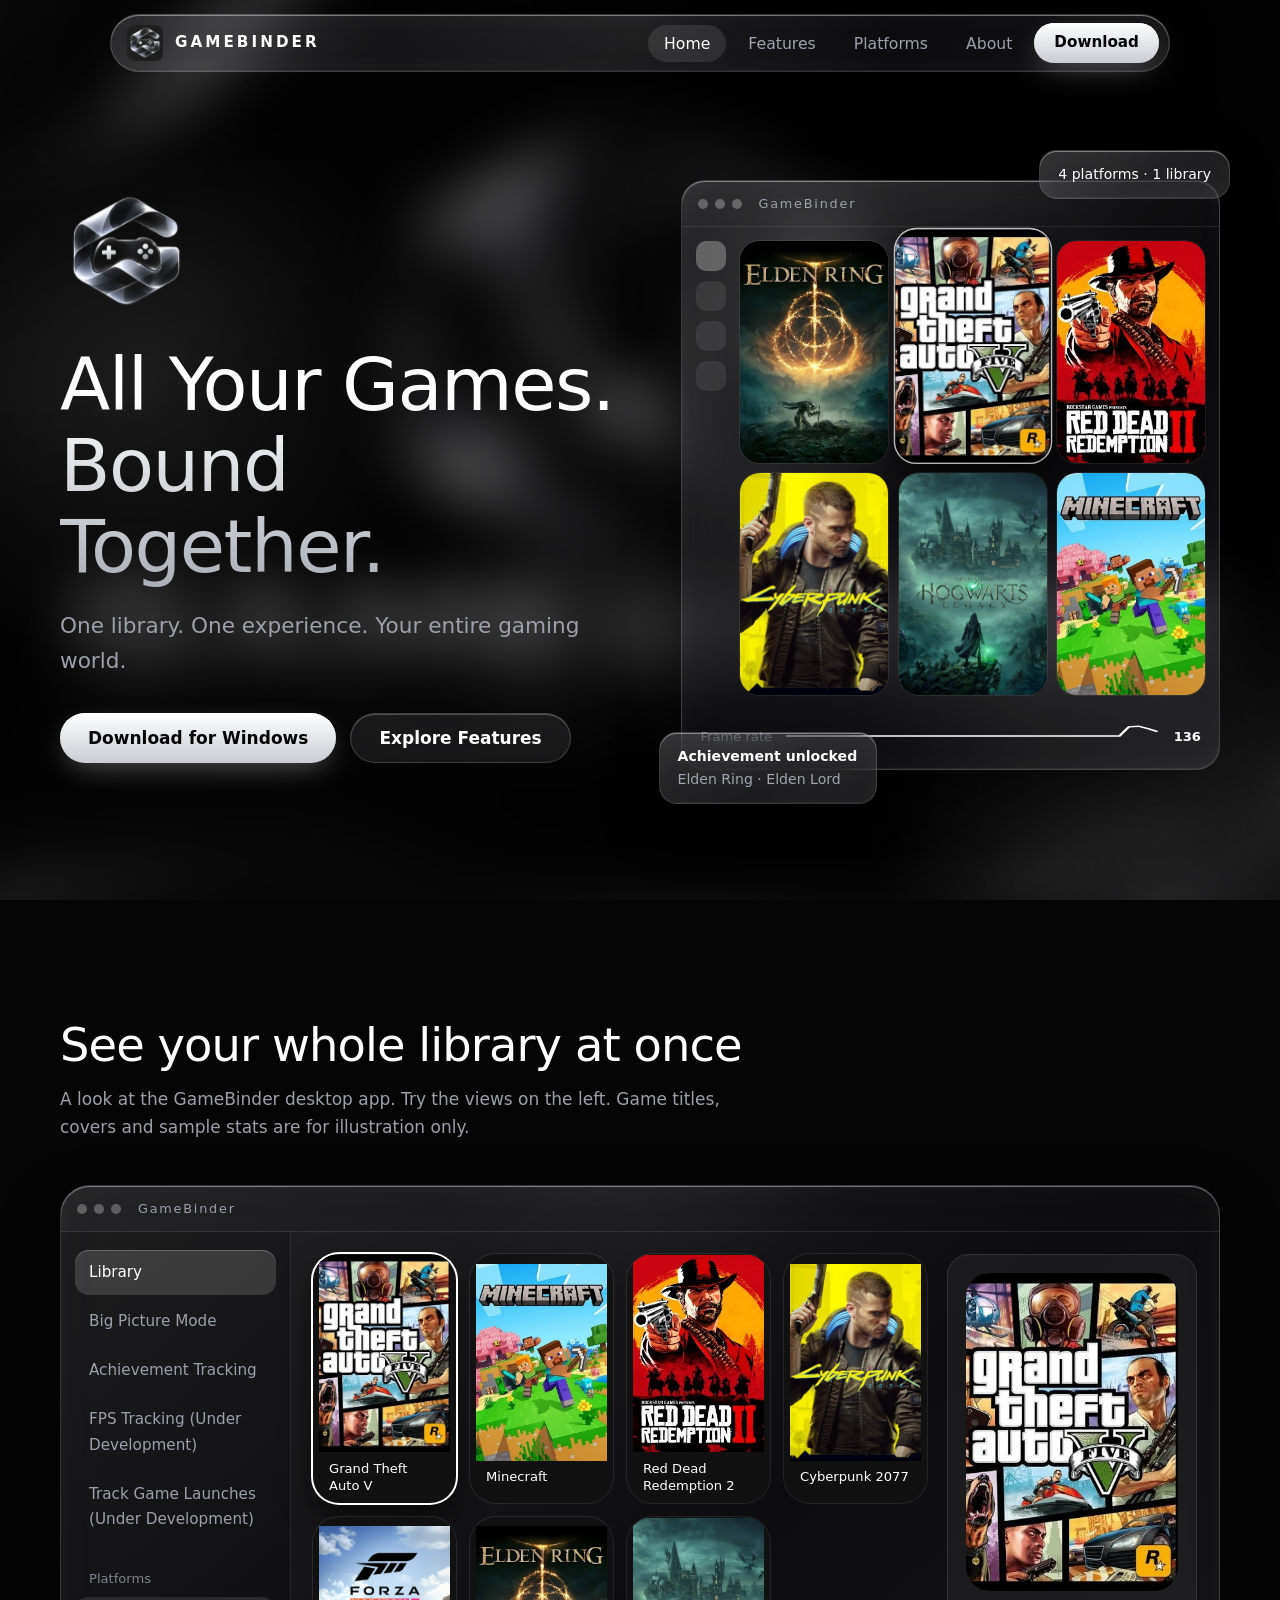
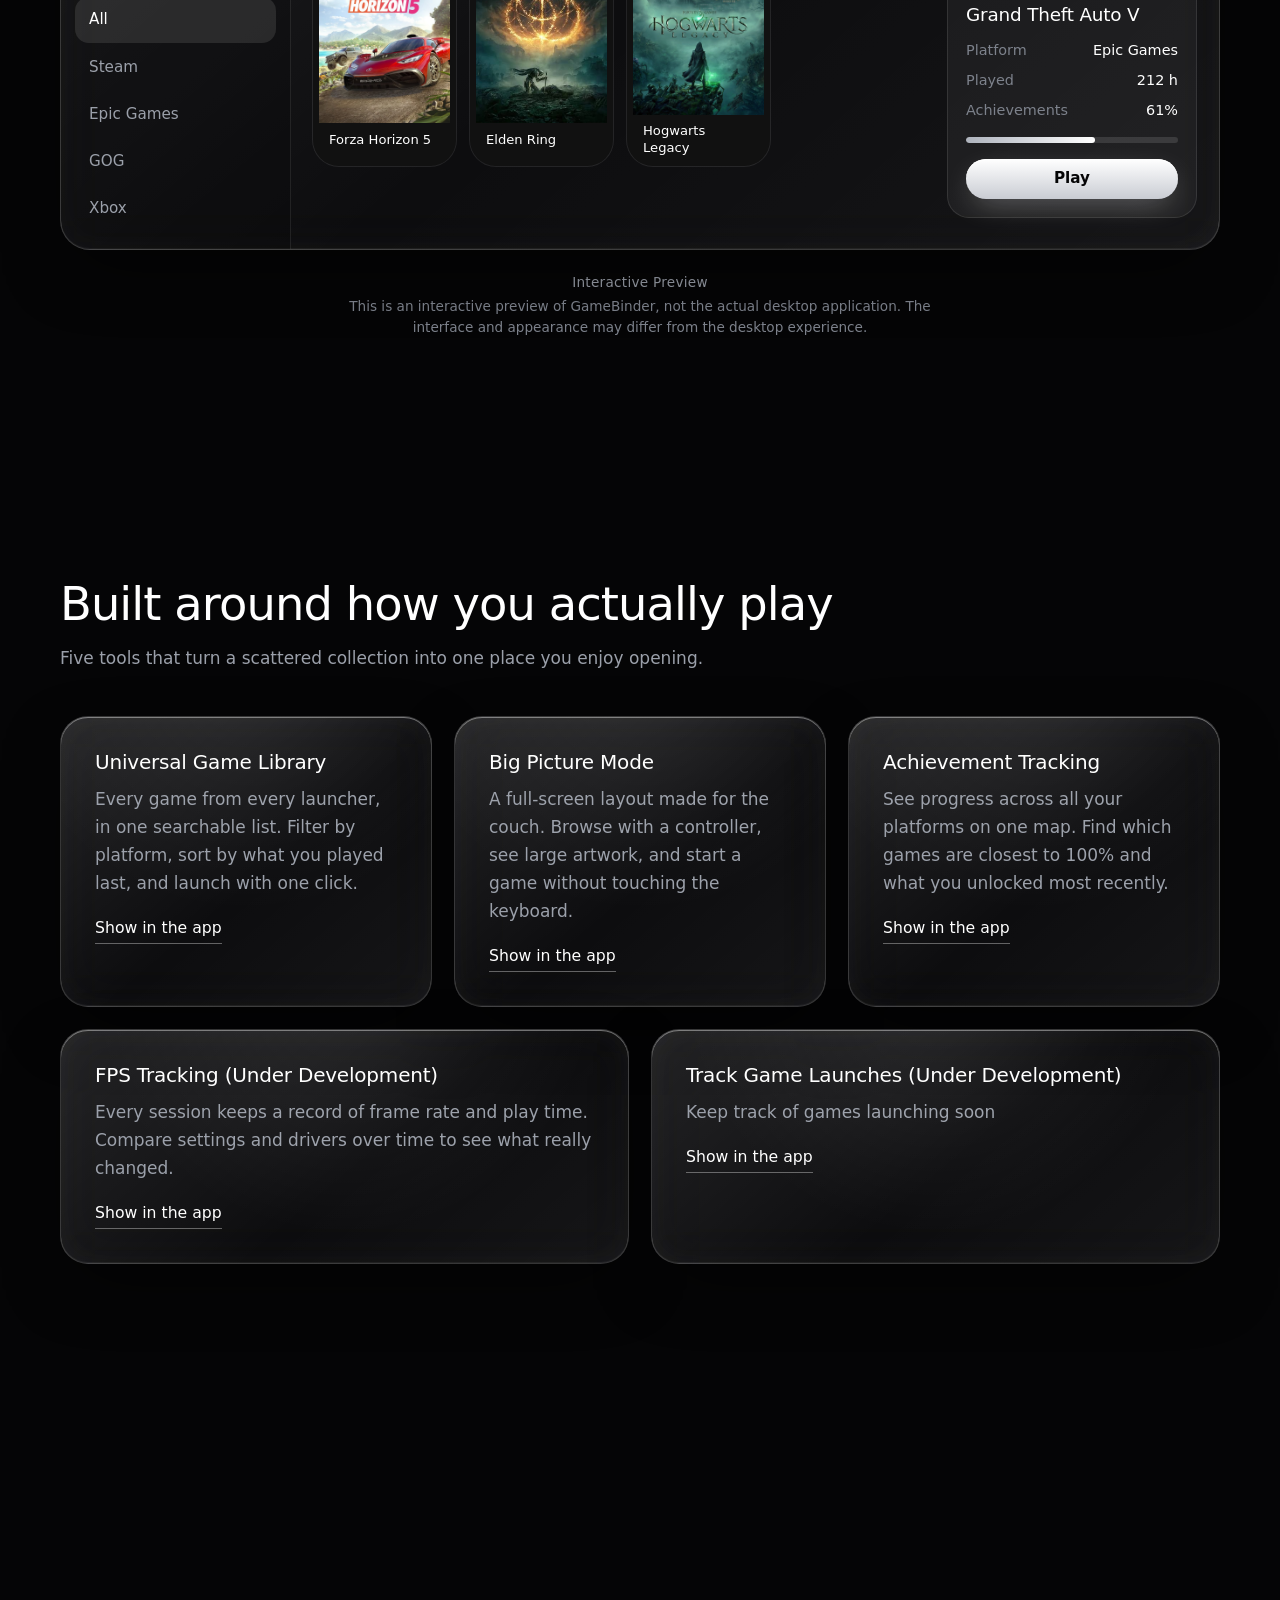
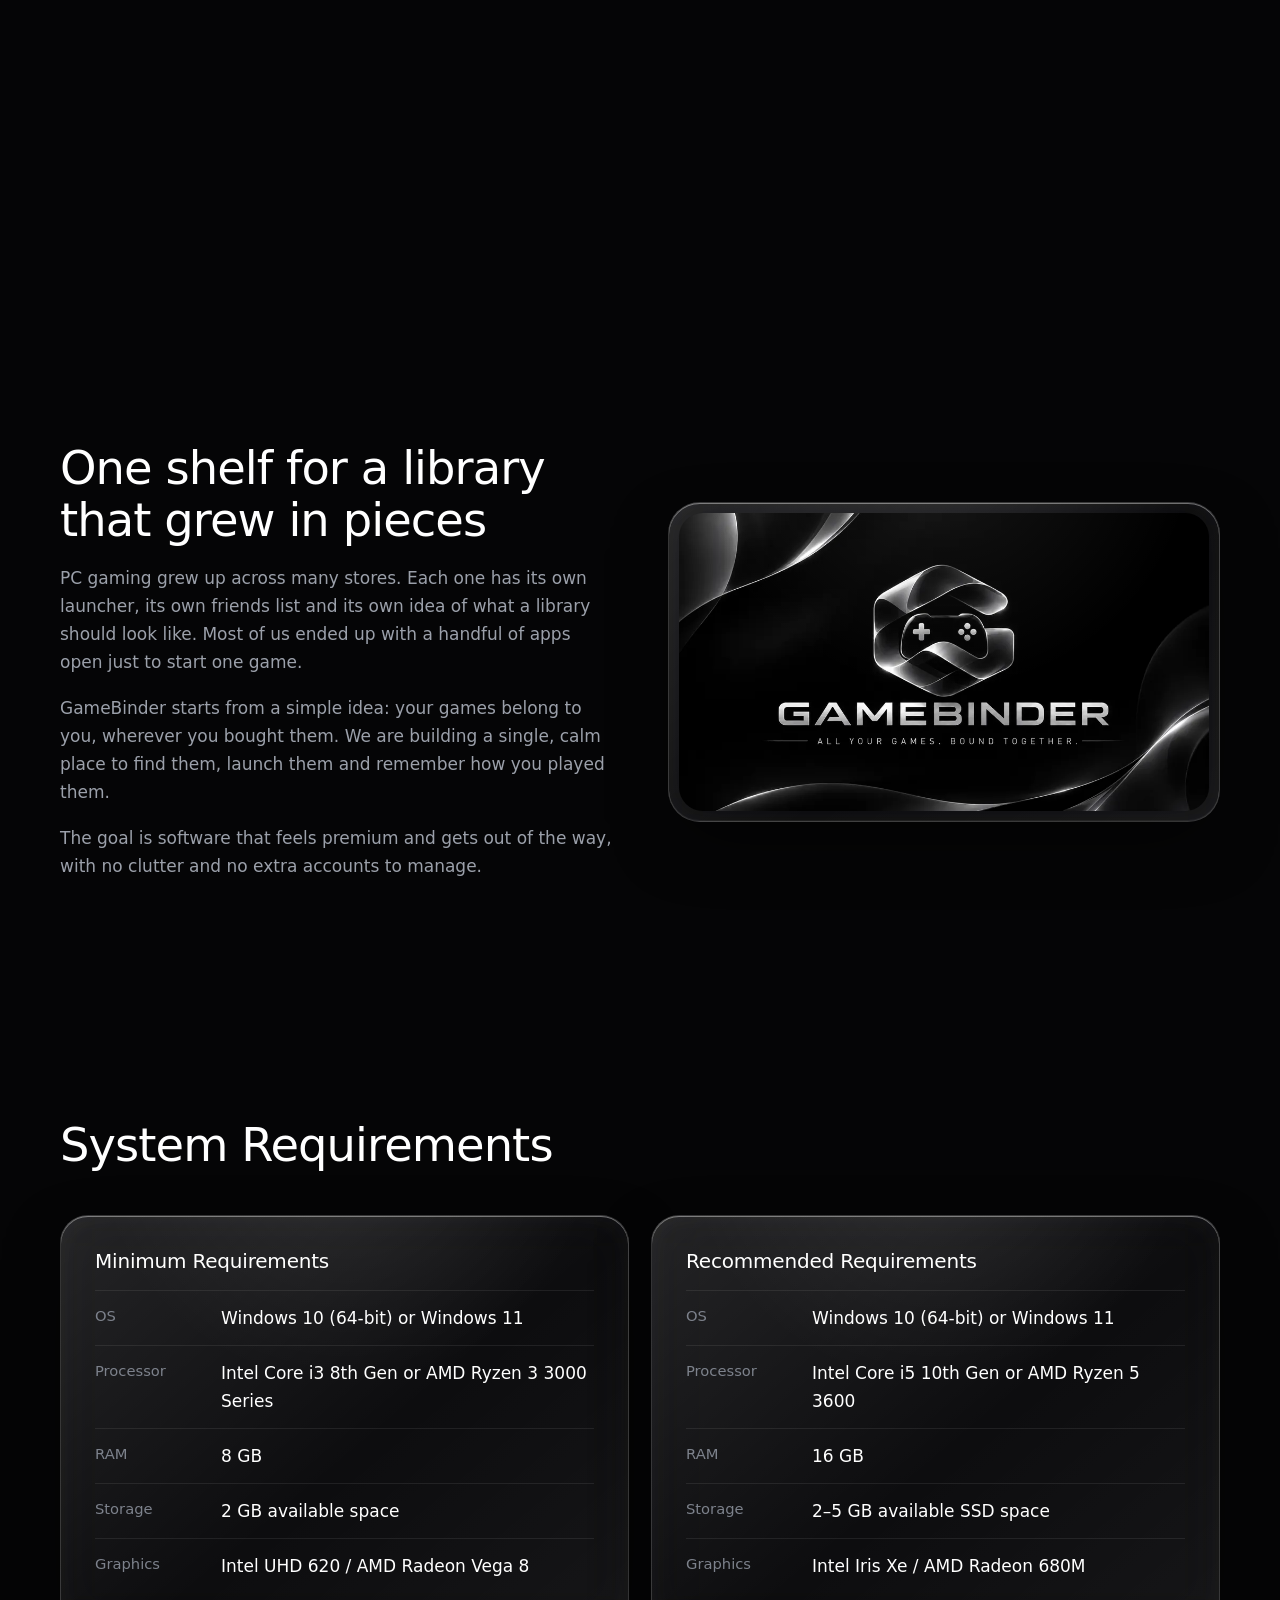
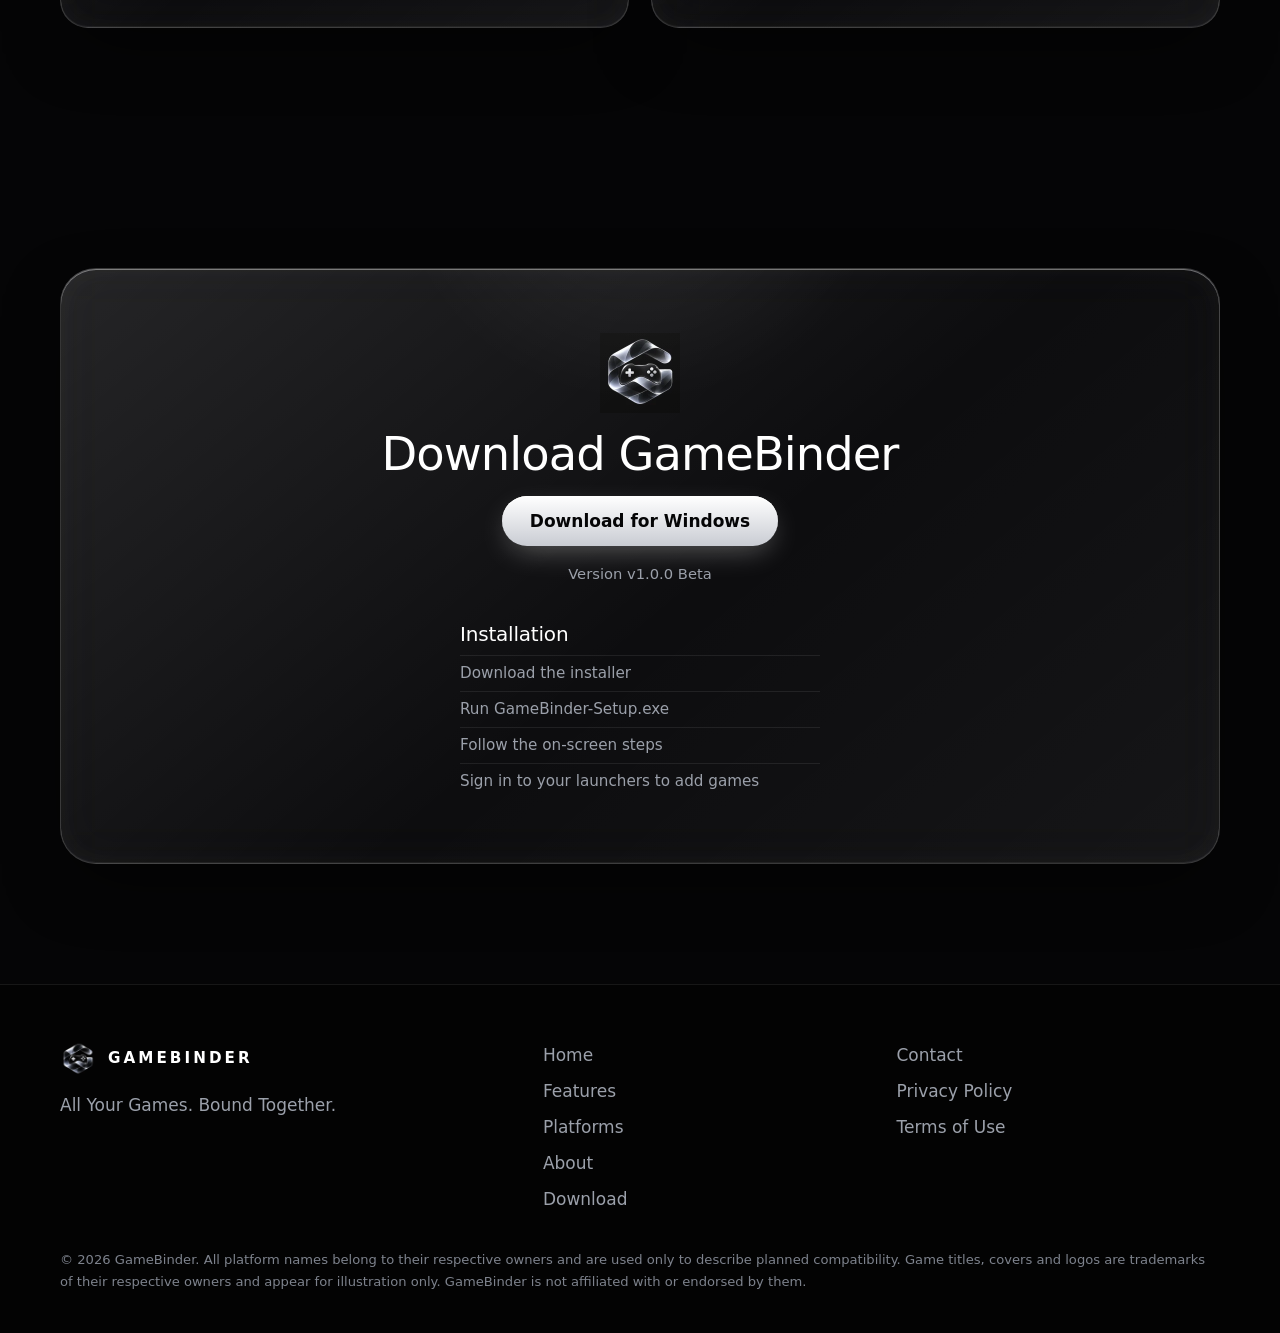
==== index.html @ 638a5f0e "Add files via upload" ====
<!DOCTYPE html>
<html lang="en">
<head>
<meta charset="utf-8">
<meta name="viewport" content="width=device-width, initial-scale=1">
<title>GameBinder – All Your Games. Bound Together.</title>
<meta name="description" content="GameBinder is a universal PC gaming library and launcher that brings your games from Steam, Epic Games, GOG and Xbox / Microsoft Store.">
<meta name="theme-color" content="#050506">
<link rel="canonical" href="https://your-domain.example/">
<link rel="icon" type="image/png" href="assets/img/favicon.png">
<link rel="apple-touch-icon" href="assets/img/apple-touch-icon.png">
<meta property="og:type" content="website">
<meta property="og:title" content="GameBinder – All Your Games. Bound Together.">
<meta property="og:description" content="One library. One experience. Your entire gaming world.">
<meta property="og:image" content="https://your-domain.example/assets/img/og-image.jpg">
<meta name="twitter:card" content="summary_large_image">
<script type="application/ld+json">{"@context":"https://schema.org","@type":"SoftwareApplication","name":"GameBinder","applicationCategory":"GameApplication","operatingSystem":"Windows","description":"A universal PC gaming library and launcher."}</script>
<link rel="preload" as="image" href="assets/img/banner.webp">
<link rel="stylesheet" href="css/style.css">
</head>
<body>
<a class="skip" href="#main">Skip to content</a>
<div class="ambient" aria-hidden="true"><i></i><i></i></div>

<header class="nav-wrap">
  <nav class="nav glass" aria-label="Main">
    <a class="brand" href="#home" aria-label="GameBinder home"><img src="assets/img/logo-160.webp" width="36" height="36" alt=""><span>GAMEBINDER</span></a>
    <button class="burger" aria-expanded="false" aria-controls="menu" aria-label="Open menu"><span></span><span></span></button>
    <ul id="menu" class="menu">
      <li><a href="#home">Home</a></li>
      <li><a href="#features">Features</a></li>
      <li><a href="#platforms">Platforms</a></li>
      <li><a href="#about">About</a></li>
      <li><a class="btn btn-sm" href="#download">Download</a></li>
    </ul>
  </nav>
</header>

<main id="main">
<section id="home" class="hero">
  <div class="hero-bg" aria-hidden="true"></div>
  <div class="wrap hero-grid">
    <div class="hero-copy">
      <img class="hero-logo" src="assets/img/logo-640.webp" width="132" height="132" alt="GameBinder logo">
      <h1>All Your Games. Bound Together.</h1>
      <p class="lead">One library. One experience. Your entire gaming world.</p>
      <div class="cta">
        <a class="btn" href="#download" data-download>Download for Windows</a>
        <a class="btn btn-ghost" href="#features">Explore Features</a>
      </div>
    </div>
    <div class="hero-preview" aria-label="Animated preview of the GameBinder app">
      <div class="float f1 glass mini-toast"><b>Achievement unlocked</b><span>Elden Ring · Elden Lord</span></div>
      <div class="glass mini-win">
        <div class="dots"><i></i><i></i><i></i><em>GameBinder</em></div>
        <div class="mini-body">
          <div class="mini-side"><i class="on"></i><i></i><i></i><i></i></div>
          <div class="mini-grid" id="miniGrid"></div>
        </div>
        <div class="mini-fps"><span>Frame rate</span><svg viewBox="0 0 200 40" preserveAspectRatio="none"><path id="fpsLive" d="" fill="none" stroke="currentColor" stroke-width="1.6"/></svg><b id="fpsNum">144</b></div>
      </div>
      <div class="float f2 glass mini-chip">4 platforms · 1 library</div>
    </div>
  </div>
</section>

<section class="wrap showcase" id="showcase" aria-labelledby="sc-h">
  <div class="sec-head reveal"><h2 id="sc-h">See your whole library at once</h2><p>A look at the GameBinder desktop app. Try the views on the left. Game titles, covers and sample stats are for illustration only.</p></div>
  <div class="app glass reveal" id="app">
    <div class="dots"><i></i><i></i><i></i><em>GameBinder</em></div>
    <div class="app-body">
      <aside class="side" aria-label="App sidebar">
        <div class="views" role="tablist" aria-label="App views">
          <button role="tab" data-view="library" aria-selected="true">Library</button>
          <button role="tab" data-view="bigpicture" aria-selected="false">Big Picture Mode</button>
          <button role="tab" data-view="atlas" aria-selected="false">Achievement Tracking</button>
          <button role="tab" data-view="journal" aria-selected="false">FPS Tracking (Under Development)</button>
          <button role="tab" data-view="launches" aria-selected="false">Track Game Launches (Under Development)</button>
        </div>
        <p class="side-h">Platforms</p>
        <div class="filters" id="filters"></div>
      </aside>
      <div class="stage">
        <div class="view" data-panel="library">
          <div class="lib-grid" id="libGrid"></div>
          <aside class="details" id="details" aria-live="polite"></aside>
        </div>
        <div class="view" data-panel="bigpicture" hidden>
          <div class="bp" id="bp"></div>
        </div>
        <div class="view" data-panel="atlas" hidden>
          <div class="atlas" id="atlas"></div>
        </div>
        <div class="view" data-panel="journal" hidden>
          <div class="journal" id="journal"></div>
        </div>
        <div class="view" data-panel="launches" hidden>
          <div class="launches" id="launches"></div>
        </div>
      </div>
    </div>
  </div>
  <p class="preview-note reveal"><strong>Interactive Preview</strong>This is an interactive preview of GameBinder, not the actual desktop application. The interface and appearance may differ from the desktop experience.</p>
</section>

<section id="features" class="wrap features" aria-labelledby="f-h">
  <div class="sec-head reveal"><h2 id="f-h">Built around how you actually play</h2><p>Five tools that turn a scattered collection into one place you enjoy opening.</p></div>
  <div class="feat-grid">
    <article class="glass feat reveal"><h3>Universal Game Library</h3><p>Every game from every launcher, in one searchable list. Filter by platform, sort by what you played last, and launch with one click.</p><button class="link" data-goto="library">Show in the app</button></article>
    <article class="glass feat reveal"><h3>Big Picture Mode</h3><p>A full-screen layout made for the couch. Browse with a controller, see large artwork, and start a game without touching the keyboard.</p><button class="link" data-goto="bigpicture">Show in the app</button></article>
    <article class="glass feat reveal"><h3>Achievement Tracking</h3><p>See progress across all your platforms on one map. Find which games are closest to 100% and what you unlocked most recently.</p><button class="link" data-goto="atlas">Show in the app</button></article>
    <article class="glass feat reveal"><h3>FPS Tracking (Under Development)</h3><p>Every session keeps a record of frame rate and play time. Compare settings and drivers over time to see what really changed.</p><button class="link" data-goto="journal">Show in the app</button></article>
    <article class="glass feat reveal"><h3>Track Game Launches (Under Development)</h3><p>Keep track of games launching soon</p><button class="link" data-goto="launches">Show in the app</button></article>
  </div>
</section>

<section id="platforms" class="wrap platforms" aria-labelledby="p-h">
  <div class="sec-head reveal"><h2 id="p-h">Platform integrations</h2><p>GameBinder connects to the launchers you already use.</p></div>
  <ul class="plat-grid">
    <li class="glass reveal"><b data-fb="S"><img src="assets/platforms/steam.png" alt="" width="40" height="40" loading="lazy"></b><span>Steam</span></li>
    <li class="glass reveal"><b data-fb="E"><img src="assets/platforms/epic-games.png" alt="" width="40" height="40" loading="lazy"></b><span>Epic Games</span></li>
    <li class="glass reveal"><b data-fb="G"><img src="assets/platforms/gog.png" alt="" width="40" height="40" loading="lazy"></b><span>GOG</span></li>
    <li class="glass reveal"><b data-fb="X"><img src="assets/platforms/xbox.png" alt="" width="40" height="40" loading="lazy"></b><span>Xbox / Microsoft Store</span></li>
  </ul>
</section>

<section id="about" class="wrap about" aria-labelledby="a-h">
  <div class="about-grid">
    <div class="reveal">
      <h2 id="a-h">One shelf for a library that grew in pieces</h2>
      <p>PC gaming grew up across many stores. Each one has its own launcher, its own friends list and its own idea of what a library should look like. Most of us ended up with a handful of apps open just to start one game.</p>
      <p>GameBinder starts from a simple idea: your games belong to you, wherever you bought them. We are building a single, calm place to find them, launch them and remember how you played them.</p>
      <p>The goal is software that feels premium and gets out of the way, with no clutter and no extra accounts to manage.</p>
    </div>
    <figure class="glass banner-frame reveal"><img src="assets/img/banner-1000.webp" width="1000" height="563" loading="lazy" alt="GameBinder banner showing the logo with flowing glass ribbons"></figure>
  </div>
</section>

<section id="requirements" class="wrap requirements" aria-labelledby="r-h">
  <div class="sec-head reveal"><h2 id="r-h">System Requirements</h2></div>
  <div class="req-grid">
    <article class="glass req reveal"><h3>Minimum Requirements</h3><dl><div><dt>OS</dt><dd>Windows 10 (64-bit) or Windows 11</dd></div><div><dt>Processor</dt><dd>Intel Core i3 8th Gen or AMD Ryzen 3 3000 Series</dd></div><div><dt>RAM</dt><dd>8 GB</dd></div><div><dt>Storage</dt><dd>2 GB available space</dd></div><div><dt>Graphics</dt><dd>Intel UHD 620 / AMD Radeon Vega 8</dd></div></dl></article>
    <article class="glass req reveal"><h3>Recommended Requirements</h3><dl><div><dt>OS</dt><dd>Windows 10 (64-bit) or Windows 11</dd></div><div><dt>Processor</dt><dd>Intel Core i5 10th Gen or AMD Ryzen 5 3600</dd></div><div><dt>RAM</dt><dd>16 GB</dd></div><div><dt>Storage</dt><dd>2–5 GB available SSD space</dd></div><div><dt>Graphics</dt><dd>Intel Iris Xe / AMD Radeon 680M</dd></div></dl></article>
  </div>
</section>

<section id="download" class="wrap download" aria-labelledby="d-h">
  <div class="glass dl reveal">
    <img src="assets/img/logo-160.webp" width="80" height="80" alt="">
    <h2 id="d-h">Download GameBinder</h2>
    <a class="btn" href="#" data-download>Download for Windows</a>
    <p class="meta">Version <span data-version>v1.0.0 Beta</span>
    <div class="dl-cols one">
      <div><h3>Installation</h3><ul><li>Download the installer</li><li>Run GameBinder-Setup.exe</li><li>Follow the on-screen steps</li><li>Sign in to your launchers to add games</li></ul></div>
    </div>
  </div>
</section>
</main>

<footer class="footer">
  <div class="wrap foot-grid">
    <div><a class="brand" href="#home"><img src="assets/img/logo-160.webp" width="36" height="36" alt=""><span>GAMEBINDER</span></a><p class="tag">All Your Games. Bound Together.</p></div>
    <nav aria-label="Footer"><a href="#home">Home</a><a href="#features">Features</a><a href="#platforms">Platforms</a><a href="#about">About</a><a href="#download">Download</a></nav>
    <nav aria-label="Legal"><a href="contact.html">Contact</a><a href="privacy.html">Privacy Policy</a><a href="terms.html">Terms of Use</a></nav>
  </div>
  <p class="wrap legal">© <span id="yr">2026</span> GameBinder. All platform names belong to their respective owners and are used only to describe planned compatibility. Game titles, covers and logos are trademarks of their respective owners and appear for illustration only. GameBinder is not affiliated with or endorsed by them.</p>
</footer>

<script src="js/config.js"></script>
<script src="js/main.js"></script>
</body>
</html>
---- css/style.css ----
/* GameBinder – Liquid Glass. Palette taken from the logo & banner: black, graphite, silver, white. */
:root{
  --ink:#050506;--graphite:#0f1013;--silver:#d8dbe1;--mist:#9ba0aa;--white:#fff;
  --glass-a:rgba(255,255,255,.13);--glass-b:rgba(255,255,255,.035);--edge:rgba(255,255,255,.16);
  --r:28px;--ease:cubic-bezier(.22,.8,.28,1);
  --font:"Segoe UI Variable Display","SF Pro Display","Helvetica Neue",Inter,system-ui,sans-serif;
}
*{box-sizing:border-box;margin:0}
html{scroll-behavior:smooth;scroll-padding-top:96px;-webkit-text-size-adjust:100%}
body{background:var(--ink);color:var(--silver);font:400 1.0625rem/1.65 var(--font);overflow-x:hidden}
img{max-width:100%;height:auto;display:block}
a{color:inherit;text-decoration:none}
ul{list-style:none;padding:0}
button{font:inherit;color:inherit;cursor:pointer;background:none;border:0}
:focus-visible{outline:2px solid #fff;outline-offset:3px;border-radius:8px}
.skip{position:absolute;left:-999px;top:8px;background:#fff;color:#000;padding:8px 14px;border-radius:10px;z-index:99}.skip:focus{left:8px}
.wrap{width:min(1160px,100% - 40px);margin-inline:auto}
section{padding:clamp(64px,10vw,120px) 0}
h1,h2,h3{color:var(--white);font-weight:300;line-height:1.1;letter-spacing:-.02em}
h1{font-size:clamp(2.5rem,6vw,4.6rem);background:linear-gradient(180deg,#fff 20%,#a9aeb8);-webkit-background-clip:text;background-clip:text;color:transparent}
h2{font-size:clamp(1.9rem,3.8vw,2.9rem)}
h3{font-size:1.25rem;font-weight:500;letter-spacing:-.01em}
p{max-width:62ch}
.lead{font-size:clamp(1.1rem,2vw,1.35rem);color:var(--mist);margin-top:20px}
.sec-head{margin-bottom:44px}.sec-head p{color:var(--mist);margin-top:14px}

/* Ambient backdrop gives the glass something to refract */
.ambient{position:fixed;inset:0;z-index:-1;background:var(--ink);overflow:hidden}
.ambient::before{content:"";position:absolute;inset:-6%;background:url(../assets/img/banner.webp) center/cover;filter:blur(30px) brightness(.95);transform:translateZ(0)}
.ambient::after{content:"";position:absolute;inset:0;background:rgba(5,5,6,.5)}
.ambient i{position:absolute;z-index:1;width:46vmax;height:46vmax;border-radius:50%;background:radial-gradient(closest-side,rgba(255,255,255,.09),transparent);animation:drift 36s ease-in-out infinite alternate}
.ambient i:nth-child(1){left:-12vmax;top:10vh}.ambient i:nth-child(2){right:-14vmax;top:60vh;animation-delay:-12s}
@keyframes drift{to{transform:translate3d(8vmax,-6vmax,0) scale(1.15)}}

/* Liquid glass surface */
.glass{position:relative;border-radius:var(--r);border:1px solid var(--edge);
  background:linear-gradient(140deg,var(--glass-a),var(--glass-b) 55%,rgba(255,255,255,.07));
  -webkit-backdrop-filter:blur(26px) saturate(170%);backdrop-filter:blur(26px) saturate(170%);
  box-shadow:inset 0 1px 0 rgba(255,255,255,.4),inset 0 -1px 0 rgba(255,255,255,.06),inset 0 0 28px rgba(255,255,255,.04),0 24px 70px -20px rgba(0,0,0,.7);
  transition:transform .5s var(--ease),border-color .4s,box-shadow .5s}
.glass::before{content:"";position:absolute;inset:0;border-radius:inherit;pointer-events:none;
  background:radial-gradient(420px circle at var(--mx,50%) var(--my,-20%),rgba(255,255,255,.16),transparent 60%);opacity:.55;transition:opacity .4s}
@media (hover:hover){.feat:hover,.plat-grid li:hover{transform:translateY(-5px);border-color:rgba(255,255,255,.32)}.glass:hover::before{opacity:1}}

/* Buttons */
.btn{display:inline-flex;align-items:center;justify-content:center;min-height:50px;padding:0 28px;border-radius:999px;color:#050506;font-weight:600;
  background:linear-gradient(180deg,#fff,#c9ccd3);box-shadow:inset 0 1px 0 #fff,0 10px 30px -8px rgba(255,255,255,.35);transition:transform .35s var(--ease),box-shadow .35s}
.btn:hover{transform:translateY(-2px);box-shadow:inset 0 1px 0 #fff,0 16px 40px -8px rgba(255,255,255,.5)}
.btn-ghost{color:#fff;background:rgba(255,255,255,.08);border:1px solid var(--edge);box-shadow:inset 0 1px 0 rgba(255,255,255,.25);-webkit-backdrop-filter:blur(18px);backdrop-filter:blur(18px)}
.btn-ghost:hover{background:rgba(255,255,255,.15);box-shadow:inset 0 1px 0 rgba(255,255,255,.35)}
.btn-sm{min-height:40px;padding:0 20px;font-size:.95rem}
.link{color:#fff;border-bottom:1px solid rgba(255,255,255,.35);padding:0 0 2px;margin-top:18px;font-size:.98rem;transition:border-color .3s}.link:hover{border-color:#fff}

/* Nav */
.nav-wrap{position:fixed;top:14px;left:0;right:0;z-index:50;display:flex;justify-content:center;padding:0 14px}
.nav{width:min(1060px,100%);display:flex;align-items:center;justify-content:space-between;padding:8px 10px 8px 16px;border-radius:999px}
.brand{display:flex;align-items:center;gap:12px;font-weight:600;letter-spacing:.2em;color:#fff;font-size:.95rem}
.brand img{mix-blend-mode:screen;border-radius:8px}
.menu{display:flex;align-items:center;gap:6px}
.menu a:not(.btn){padding:9px 16px;border-radius:999px;color:var(--mist);transition:color .3s,background .3s;font-size:.98rem}
.menu a:not(.btn):hover,.menu a.active{color:#fff;background:rgba(255,255,255,.1)}
.burger{display:none;width:44px;height:44px;border-radius:50%;position:relative}
.burger span{position:absolute;left:13px;right:13px;height:2px;background:#fff;border-radius:2px;transition:transform .35s var(--ease),top .35s var(--ease)}
.burger span:first-child{top:18px}.burger span:last-child{top:25px}
.burger[aria-expanded=true] span:first-child{top:21px;transform:rotate(45deg)}.burger[aria-expanded=true] span:last-child{top:21px;transform:rotate(-45deg)}

/* Hero */
.hero{min-height:100svh;display:flex;align-items:center;padding:130px 0 80px;position:relative}
.hero-grid{display:grid;grid-template-columns:1.05fr 1fr;gap:56px;align-items:center}
.hero-logo{mix-blend-mode:screen;margin-bottom:26px}
.cta{display:flex;flex-wrap:wrap;gap:14px;margin-top:34px}
.hero-preview{position:relative;padding:30px 0}
.mini-win,.app{overflow:hidden}
.mini-win{padding:0;border-radius:24px;animation:bob 9s ease-in-out infinite}
.dots{display:flex;align-items:center;gap:7px;padding:12px 16px;border-bottom:1px solid rgba(255,255,255,.09)}
.dots i{width:10px;height:10px;border-radius:50%;background:rgba(255,255,255,.28)}.dots em{margin-left:10px;font-style:normal;font-size:.8rem;color:var(--mist);letter-spacing:.14em}
.mini-body{display:flex;gap:14px;padding:14px}
.mini-side{display:flex;flex-direction:column;gap:10px}.mini-side i{width:30px;height:30px;border-radius:10px;background:rgba(255,255,255,.08)}.mini-side i.on{background:rgba(255,255,255,.28)}
.mini-grid{flex:1;display:grid;grid-template-columns:repeat(3,1fr);gap:10px}
.mini-grid .art{border-radius:20px;overflow:hidden;transition:transform .6s var(--ease),box-shadow .6s;box-shadow:0 0 0 1px rgba(255,255,255,.08)}
.mini-grid .art.hl{transform:translateY(-6px) scale(1.05);box-shadow:0 0 0 1.5px rgba(255,255,255,.7),0 16px 30px rgba(0,0,0,.6)}
.mini-fps{display:flex;align-items:center;gap:14px;padding:10px 18px 16px;font-size:.82rem;color:var(--mist)}.mini-fps svg{flex:1;height:34px;color:#fff}.mini-fps b{color:#fff;font-weight:600;min-width:2.4ch;text-align:right}
.float{position:absolute;z-index:2;padding:12px 18px;border-radius:18px;font-size:.88rem;animation:bob 7s ease-in-out infinite}
.mini-toast{left:-22px;bottom:-4px;display:flex;flex-direction:column;animation-delay:-3s}.mini-toast b{color:#fff;font-weight:600}.mini-toast span{color:var(--mist)}
.mini-chip{right:-10px;top:0;color:#fff}
@keyframes bob{50%{transform:translateY(-10px)}}

/* App mockup */
.app{border-radius:30px}
.app-body{display:grid;grid-template-columns:230px 1fr;min-height:540px}
.side{padding:18px 14px;border-right:1px solid rgba(255,255,255,.09);background:rgba(0,0,0,.2)}
.views{display:flex;flex-direction:column;gap:4px}
.views button,.filters button{text-align:left;padding:10px 14px;border-radius:14px;color:var(--mist);transition:background .3s,color .3s;font-size:.95rem}
.views button:hover,.filters button:hover{color:#fff;background:rgba(255,255,255,.07)}
.views button[aria-selected=true]{color:#fff;background:rgba(255,255,255,.14);box-shadow:inset 0 1px 0 rgba(255,255,255,.25)}
.side-h{margin:26px 0 8px 14px;font-size:.82rem;color:#7d828c}
.filters{display:flex;flex-direction:column;gap:2px}.filters button[aria-pressed=true]{color:#fff;background:rgba(255,255,255,.1)}
.stage{padding:22px;min-width:0}
.view:not([hidden]){animation:in .5s var(--ease)}@keyframes in{from{opacity:0;transform:translateY(10px)}}
[data-panel=library]:not([hidden]){display:grid;grid-template-columns:1fr 250px;gap:20px}
.lib-grid{display:grid;grid-template-columns:repeat(auto-fill,minmax(120px,1fr));gap:14px;align-content:start}
.card{border-radius:26px;overflow:hidden;text-align:left;box-shadow:0 0 0 1px rgba(255,255,255,.09);transition:transform .4s var(--ease),box-shadow .4s;background:#111}
.card:hover{transform:translateY(-4px)}.card[aria-pressed=true]{box-shadow:0 0 0 2px #fff,0 14px 30px rgba(0,0,0,.6)}
.art{display:block;position:relative;width:100%;aspect-ratio:2/3;overflow:hidden;background:#111;container-type:inline-size}.art img{width:100%;height:100%;object-fit:cover;display:block}
.art-fb{display:flex;align-items:flex-end;background:linear-gradient(160deg,hsl(220 6% calc(22% + var(--s,3)*2%)),hsl(225 8% 7%))}
.art-fb::after{content:"";position:absolute;inset:0;background:linear-gradient(180deg,rgba(255,255,255,.14),transparent 40%);pointer-events:none}
.art-fb span{position:relative;z-index:1;display:block;padding:9cqw;color:#fff;font-weight:600;font-size:13cqw;line-height:1.08;letter-spacing:-.01em;text-wrap:balance}
.card span.t{display:block;padding:8px 10px;font-size:.82rem;color:#fff;line-height:1.3}
.details{border-radius:22px;padding:18px;background:rgba(255,255,255,.05);border:1px solid rgba(255,255,255,.1);align-self:start}
.details .art{border-radius:24px;overflow:hidden;margin-bottom:14px}.details h3{font-size:1.15rem}
.details dl{display:grid;grid-template-columns:auto 1fr;gap:6px 14px;margin:14px 0;font-size:.9rem}.details dt{color:#7d828c}.details dd{color:#fff;text-align:right}
.bar{height:6px;border-radius:6px;background:rgba(255,255,255,.12);overflow:hidden}.bar i{display:block;height:100%;background:linear-gradient(90deg,#aeb3bd,#fff);border-radius:6px}
.play{margin-top:16px;width:100%}
.hint{font-size:.82rem;color:#7d828c}
.atlas{display:grid;grid-template-columns:repeat(auto-fill,minmax(150px,1fr));gap:16px}
.ring{padding:18px 12px;border-radius:22px;background:rgba(255,255,255,.05);border:1px solid rgba(255,255,255,.1);text-align:center}
.ring svg{width:84px;height:84px;margin:0 auto 10px;transform:rotate(-90deg)}.ring circle{fill:none;stroke-width:6}.ring .bg{stroke:rgba(255,255,255,.12)}.ring .fg{stroke:#fff;stroke-linecap:round;transition:stroke-dashoffset 1.2s var(--ease)}
.ring b{display:block;color:#fff;font-weight:600}.ring small{color:var(--mist)}
.journal{display:grid;gap:18px}
.stats{display:grid;grid-template-columns:repeat(3,1fr);gap:12px}.stats div{padding:14px;border-radius:18px;background:rgba(255,255,255,.05);border:1px solid rgba(255,255,255,.1)}.stats b{display:block;font-size:1.7rem;font-weight:300;color:#fff}.stats span{font-size:.85rem;color:var(--mist)}
.chart{padding:16px;border-radius:20px;background:rgba(255,255,255,.04);border:1px solid rgba(255,255,255,.1)}.chart svg{width:100%;height:190px;display:block}
.sessions{display:grid;gap:8px;font-size:.92rem}.sessions li{display:flex;justify-content:space-between;padding:10px 14px;border-radius:14px;background:rgba(255,255,255,.04)}.sessions b{color:#fff;font-weight:500}

/* Features / platforms / about / download */
.feat-grid{display:grid;grid-template-columns:repeat(6,1fr);gap:22px}.feat{grid-column:span 2}.feat:nth-child(n+4){grid-column:span 3}
.feat{padding:34px;display:flex;flex-direction:column;align-items:flex-start}.feat p{color:var(--mist);margin-top:12px}
.plat-grid{display:grid;grid-template-columns:repeat(auto-fit,minmax(200px,1fr));gap:18px}
.plat-grid li{padding:26px 22px;border-radius:24px;display:flex;flex-direction:column;gap:6px}
.plat-grid b{width:64px;height:64px;border-radius:18px;display:grid;place-items:center;background:var(--logo-tile,rgba(255,255,255,.94));border:1px solid var(--edge);color:#111;font-weight:700;margin-bottom:10px;padding:12px;box-shadow:inset 0 1px 0 #fff,0 8px 20px -8px rgba(0,0,0,.6);transition:transform .45s var(--ease),box-shadow .45s}
.plat-grid b img{width:100%;height:100%;object-fit:contain}
.plat-grid span{color:#fff;font-weight:500}.plat-grid small{color:#7d828c}
.about-grid{display:grid;grid-template-columns:1fr 1fr;gap:56px;align-items:center}.about p{color:var(--mist);margin-top:18px}.about h2{margin-bottom:6px}
.banner-frame{padding:10px;border-radius:32px;margin:0}.banner-frame img{border-radius:24px}
.dl{padding:clamp(32px,6vw,64px);text-align:center;display:flex;flex-direction:column;align-items:center;gap:16px;border-radius:36px}
.dl img{mix-blend-mode:screen}.dl p{color:var(--mist)}.dl .meta{font-size:.92rem}
.dl-cols{display:grid;grid-template-columns:1fr 1fr;gap:30px;margin-top:20px;text-align:left;width:100%;max-width:720px}
.dl-cols h3{margin-bottom:10px}.dl-cols li{color:var(--mist);font-size:.95rem;padding:5px 0;border-top:1px solid rgba(255,255,255,.08)}
.footer{border-top:1px solid rgba(255,255,255,.08);padding:56px 0 40px;background:rgba(0,0,0,.35)}
.foot-grid{display:grid;grid-template-columns:1.4fr 1fr 1fr;gap:30px}.foot-grid nav{display:flex;flex-direction:column;gap:8px;color:var(--mist)}.foot-grid nav a:hover{color:#fff}
.tag{margin-top:14px;color:var(--mist)}.legal{margin-top:36px;font-size:.82rem;color:#7d828c;max-width:none}
.legal-page{padding:40px 0}.legal-page .brand{margin-bottom:30px}

/* Reveal */
.reveal{opacity:0;transform:translateY(22px);transition:opacity .9s var(--ease),transform .9s var(--ease)}.reveal.in{opacity:1;transform:none}
.no-js .reveal{opacity:1;transform:none}

/* Responsive */
@media (max-width:980px){
  .hero-grid,.about-grid{grid-template-columns:1fr}.hero-copy{text-align:left}.hero-preview{max-width:560px}
  .app-body{grid-template-columns:1fr}.side{border-right:0;border-bottom:1px solid rgba(255,255,255,.09)}
  .views{flex-direction:row;overflow-x:auto;padding-bottom:4px}.views button{white-space:nowrap}.side-h{margin-top:14px}.filters{flex-direction:row;flex-wrap:wrap}
}
@media (max-width:760px){
  .burger{display:block}
  .menu{position:absolute;top:calc(100% + 10px);left:14px;right:14px;flex-direction:column;align-items:stretch;padding:14px;border-radius:26px;background:rgba(18,19,22,.8);-webkit-backdrop-filter:blur(30px);backdrop-filter:blur(30px);border:1px solid var(--edge);opacity:0;visibility:hidden;transform:translateY(-8px);transition:all .35s var(--ease)}
  .menu.open{opacity:1;visibility:visible;transform:none}.menu a{text-align:center}
  .nav{position:relative}.nav-wrap{padding:0 14px}
  .feat-grid,.dl-cols,.foot-grid{grid-template-columns:1fr}
  [data-panel=library]:not([hidden]){grid-template-columns:1fr}.stats{grid-template-columns:1fr}
  .mini-toast{left:0}.mini-chip{right:0}
}
@media (prefers-reduced-motion:reduce){
  html{scroll-behavior:auto}*,*::before,*::after{animation:none!important;transition-duration:.01ms!important}
  .reveal{opacity:1;transform:none}
}

@media (hover:hover){.plat-grid li:hover b{transform:scale(1.08);box-shadow:inset 0 1px 0 #fff,0 14px 28px -8px rgba(255,255,255,.3)}}
@media (min-width:761px) and (max-width:980px){.feat-grid{grid-template-columns:repeat(2,1fr)}.feat,.feat:nth-child(n+4){grid-column:auto}.feat:nth-child(5){grid-column:1/-1}}
@media (max-width:760px){.feat,.feat:nth-child(n+4){grid-column:auto}}

/* Big Picture Mode: the window collapses its sidebar and becomes a full-bleed, console-style screen */
.app-body{transition:grid-template-columns .75s var(--ease)}
.side{min-width:0;max-height:720px;overflow:hidden;transition:opacity .45s,max-height .75s var(--ease),padding .75s var(--ease),border-width .75s}
.stage{transition:padding .75s var(--ease)}
.app.bp-mode .app-body{grid-template-columns:0px 1fr}
.app.bp-mode .side{opacity:0;max-height:0;padding:0;border-right-width:0;pointer-events:none}
.app.bp-mode .stage{padding:0}
.app.bp-mode .dots em{color:#fff}
@media (max-width:980px){.app.bp-mode .app-body{grid-template-columns:1fr}.app.bp-mode .side{max-height:0;padding-top:0;padding-bottom:0;border-bottom-width:0}}
[data-panel=bigpicture]:not([hidden]){animation:bpIn .9s var(--ease)}@keyframes bpIn{from{opacity:0;transform:scale(1.04)}}
.bp{position:relative;display:flex;flex-direction:column;min-height:580px;overflow:hidden;background:#000;isolation:isolate;outline:none}
.bp-bg{position:absolute;inset:0;z-index:-1;overflow:hidden}
.bp-bg::after{content:"";position:absolute;inset:0;background:linear-gradient(180deg,rgba(0,0,0,.3),rgba(0,0,0,.82))}
.bp-bg .art{position:absolute;inset:-12%;width:124%;height:124%;aspect-ratio:auto;filter:blur(40px) brightness(.55) saturate(1.2);animation:bgIn .9s var(--ease)}
.bp-bg .art-fb span{display:none}@keyframes bgIn{from{opacity:0}}
.bp-top{display:flex;align-items:center;gap:16px;padding:16px 24px;color:#fff}
.bp-label{font-weight:600;letter-spacing:.22em;font-size:.82rem}.bp-clock{margin-left:auto;color:var(--mist);font-size:.9rem}
.bp-exit{padding:6px 14px;border-radius:999px;background:rgba(255,255,255,.1);border:1px solid var(--edge);font-size:.85rem}.bp-exit:hover{background:rgba(255,255,255,.2)}
.bp-track{position:relative;flex:1;min-height:260px}
.bp-tile{position:absolute;left:50%;top:50%;border-radius:30px;overflow:hidden;padding:0;transition:transform .75s var(--ease),opacity .6s,box-shadow .5s;will-change:transform;box-shadow:0 0 0 1px rgba(255,255,255,.12),0 20px 40px rgba(0,0,0,.5)}
.bp-tile.on{box-shadow:0 0 0 3px #fff,0 0 60px rgba(255,255,255,.18),0 30px 70px rgba(0,0,0,.75)}
.bp-info{display:flex;flex-direction:column;align-items:center;gap:6px;text-align:center;padding:4px 20px 18px}
.bp-title{font-size:clamp(1.7rem,3.6vw,2.7rem)}.bp-meta{color:var(--mist);margin-bottom:8px}
.bp-title,.bp-meta{animation:bpSwap .6s var(--ease)}@keyframes bpSwap{from{opacity:0;transform:translateY(10px)}}
.bp-hints{display:flex;justify-content:center;flex-wrap:wrap;gap:12px 28px;padding:14px;border-top:1px solid rgba(255,255,255,.1);background:rgba(0,0,0,.4);font-size:.85rem;color:var(--mist)}
.bp-hints span{display:flex;align-items:center;gap:8px}
.pad{display:inline-grid;place-items:center;min-width:28px;height:28px;padding:0 8px;border-radius:999px;border:1.5px solid rgba(255,255,255,.55);color:#fff;font-weight:600;font-size:.78rem}

/* Game Launches view */
.launches{display:grid;gap:18px;align-content:start}
.launch{display:grid;grid-template-columns:190px 1fr;gap:24px;align-items:center;padding:16px;border-radius:24px;background:rgba(255,255,255,.05);border:1px solid rgba(255,255,255,.1)}
.launch .art{border-radius:26px;box-shadow:0 20px 40px -12px rgba(0,0,0,.7)}
.launch h3{font-size:1.6rem;font-weight:400}.launch .when{color:var(--mist);margin:6px 0 14px}
.pill{display:inline-block;padding:4px 14px;border-radius:999px;background:rgba(255,255,255,.12);border:1px solid var(--edge);color:#fff;font-size:.88rem;margin-right:12px}
.remind[aria-pressed=true]{background:rgba(255,255,255,.14);color:#fff;box-shadow:inset 0 1px 0 rgba(255,255,255,.3)}
@media (max-width:560px){.launch{grid-template-columns:120px 1fr;gap:16px}.launch h3{font-size:1.2rem}.remind{margin-top:10px}}

/* Interactive preview note */
.preview-note{margin:22px auto 0;max-width:640px;text-align:center;font-size:.85rem;line-height:1.6;color:#7d828c}
.preview-note strong{display:block;margin-bottom:2px;font-weight:500;color:var(--mist);letter-spacing:.02em}

/* System requirements */
.req-grid{display:grid;grid-template-columns:repeat(2,1fr);gap:22px}
.req{padding:34px;border-radius:28px}
.req h3{margin-bottom:18px}
.req dl>div{display:grid;grid-template-columns:110px 1fr;gap:16px;padding:13px 0;border-top:1px solid rgba(255,255,255,.08)}
.req dt{color:#7d828c;font-size:.92rem}.req dd{color:#fff;font-weight:400}
.dl-cols.one{grid-template-columns:1fr;max-width:360px}
@media (max-width:760px){.req-grid{grid-template-columns:1fr}.req{padding:26px}.req dl>div{grid-template-columns:1fr;gap:2px}}
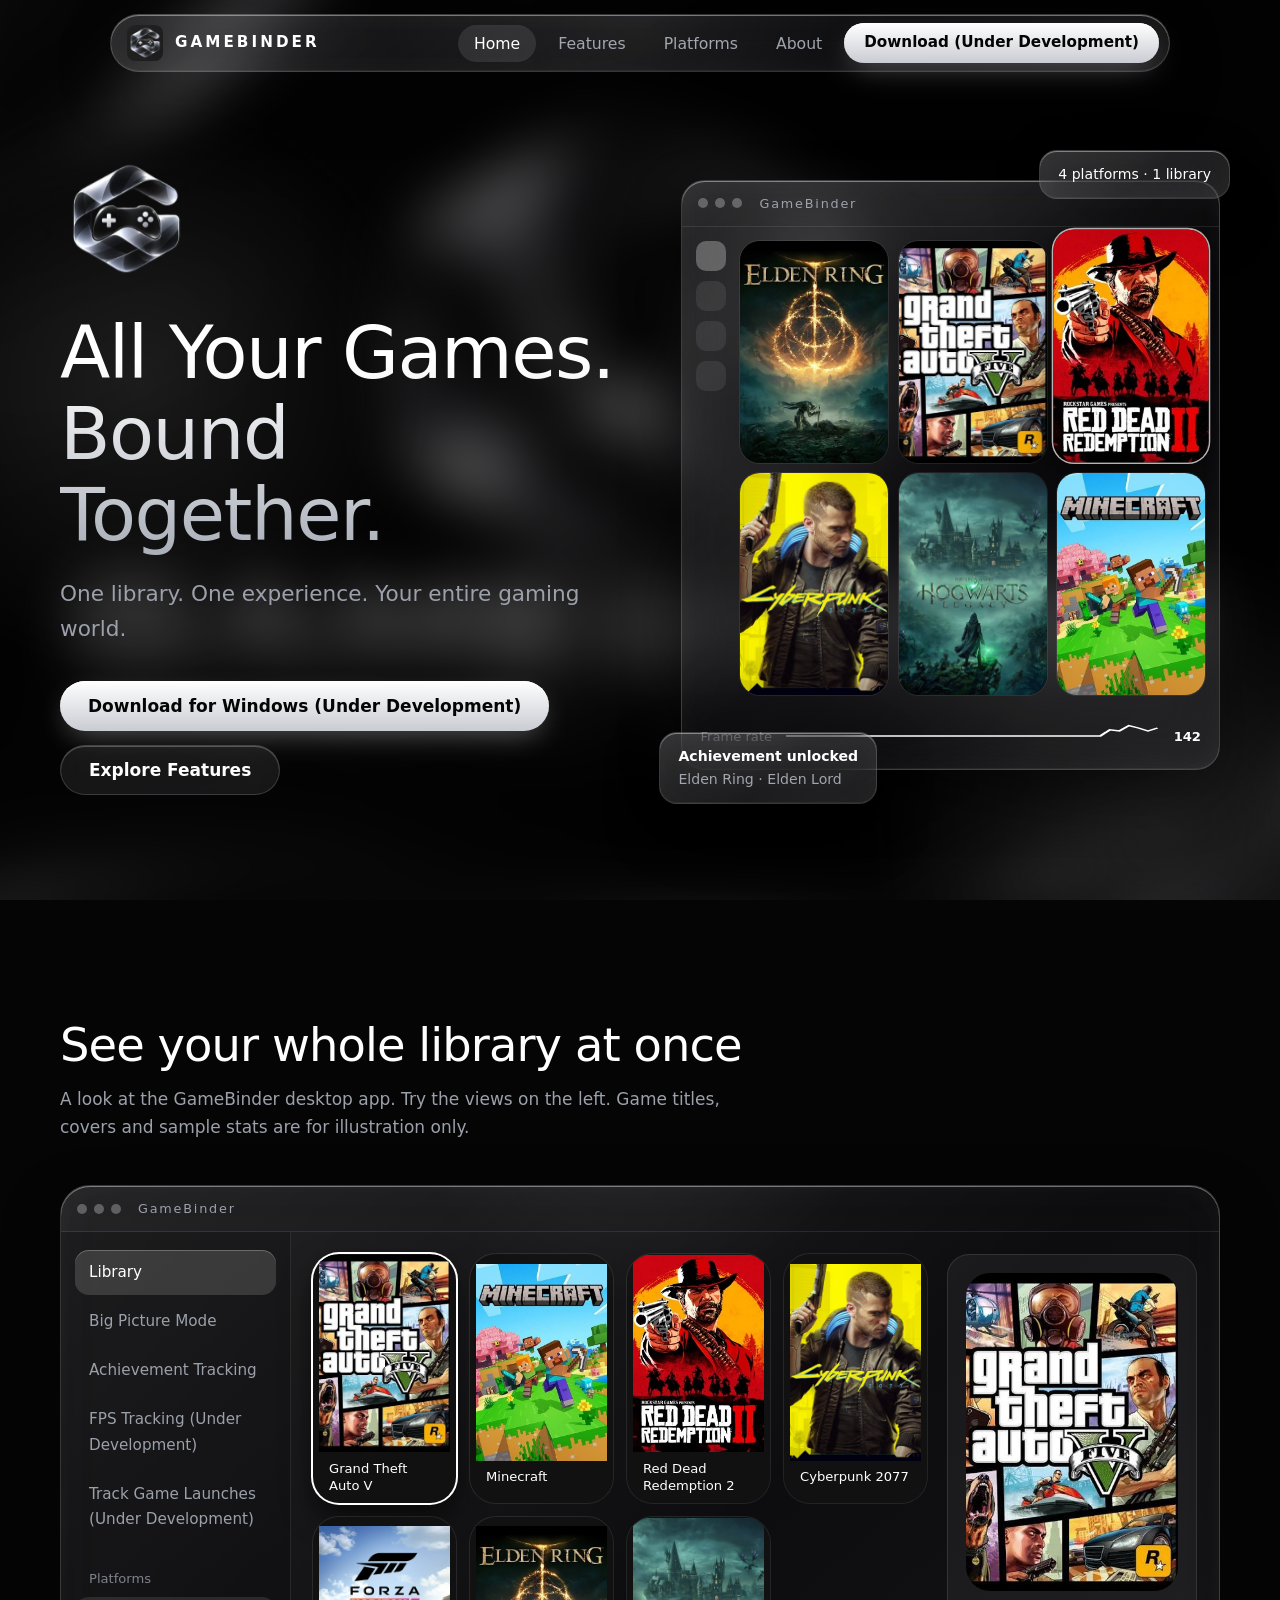
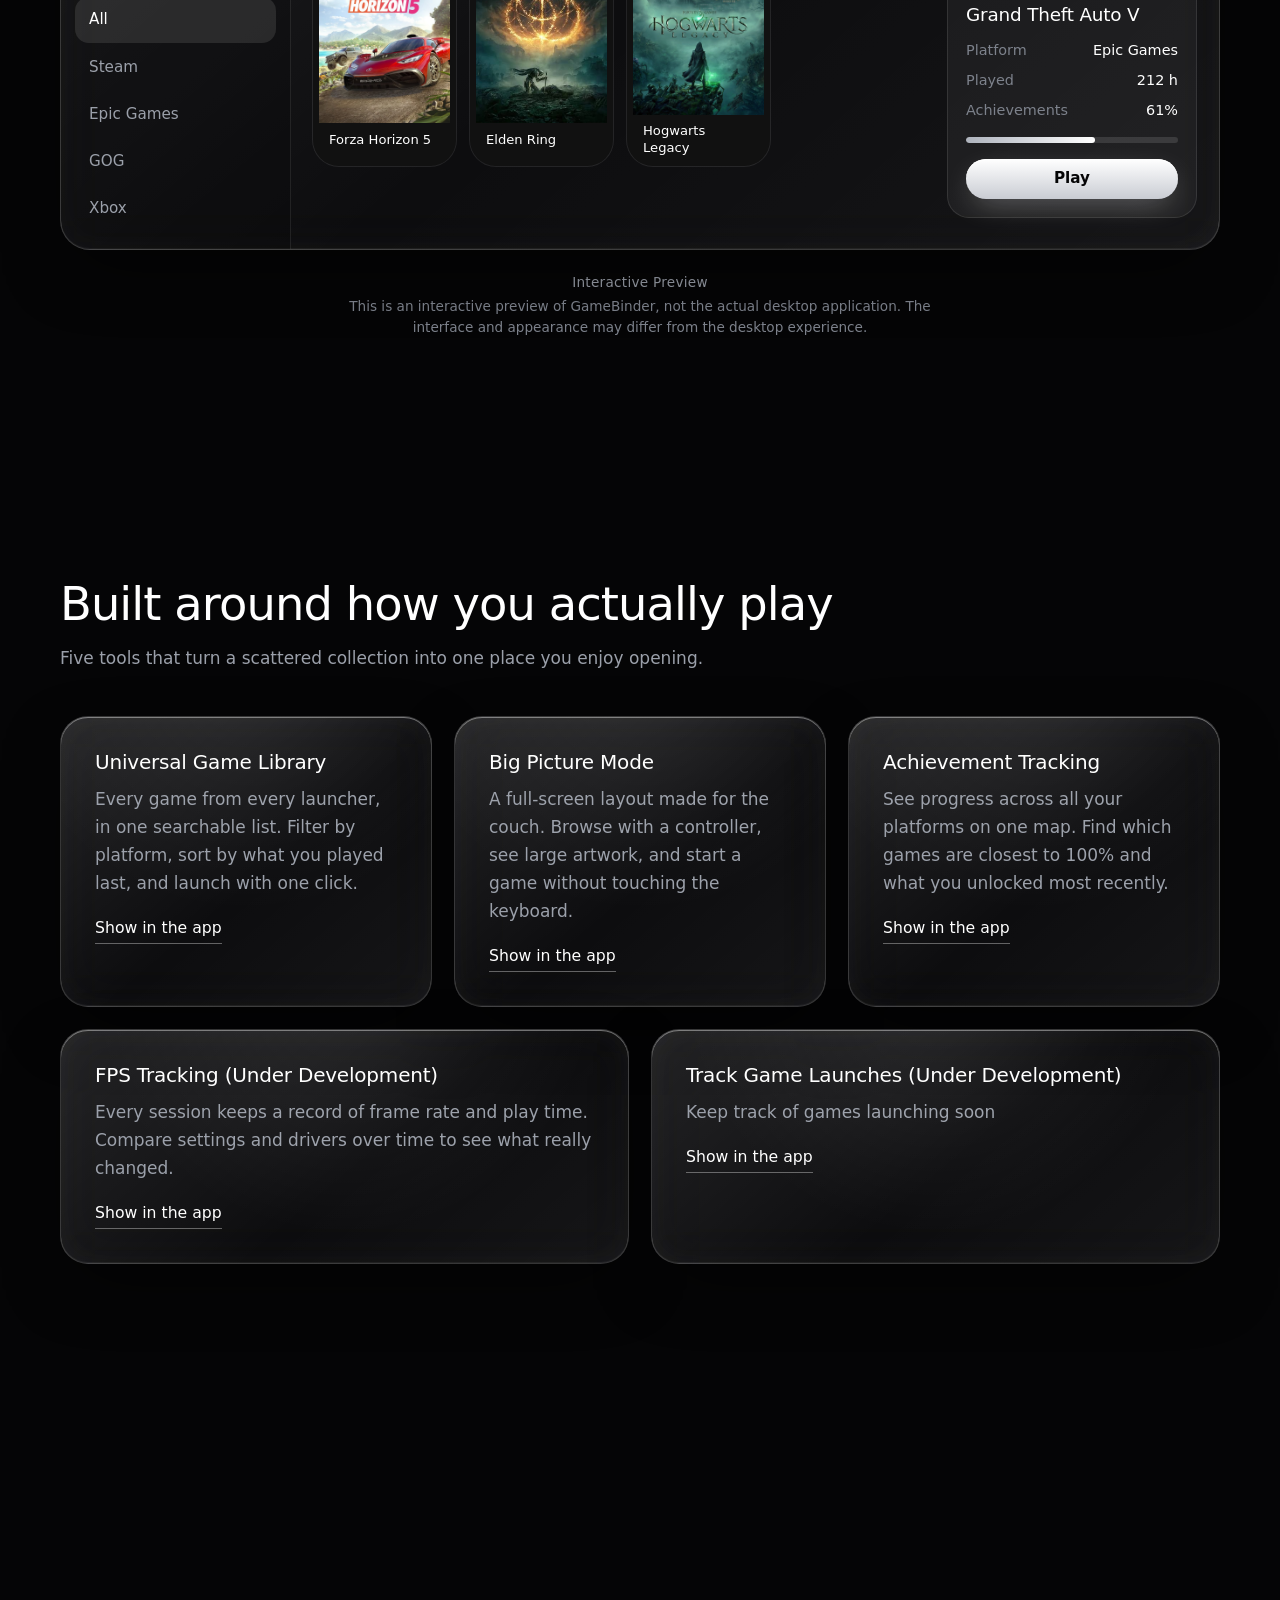
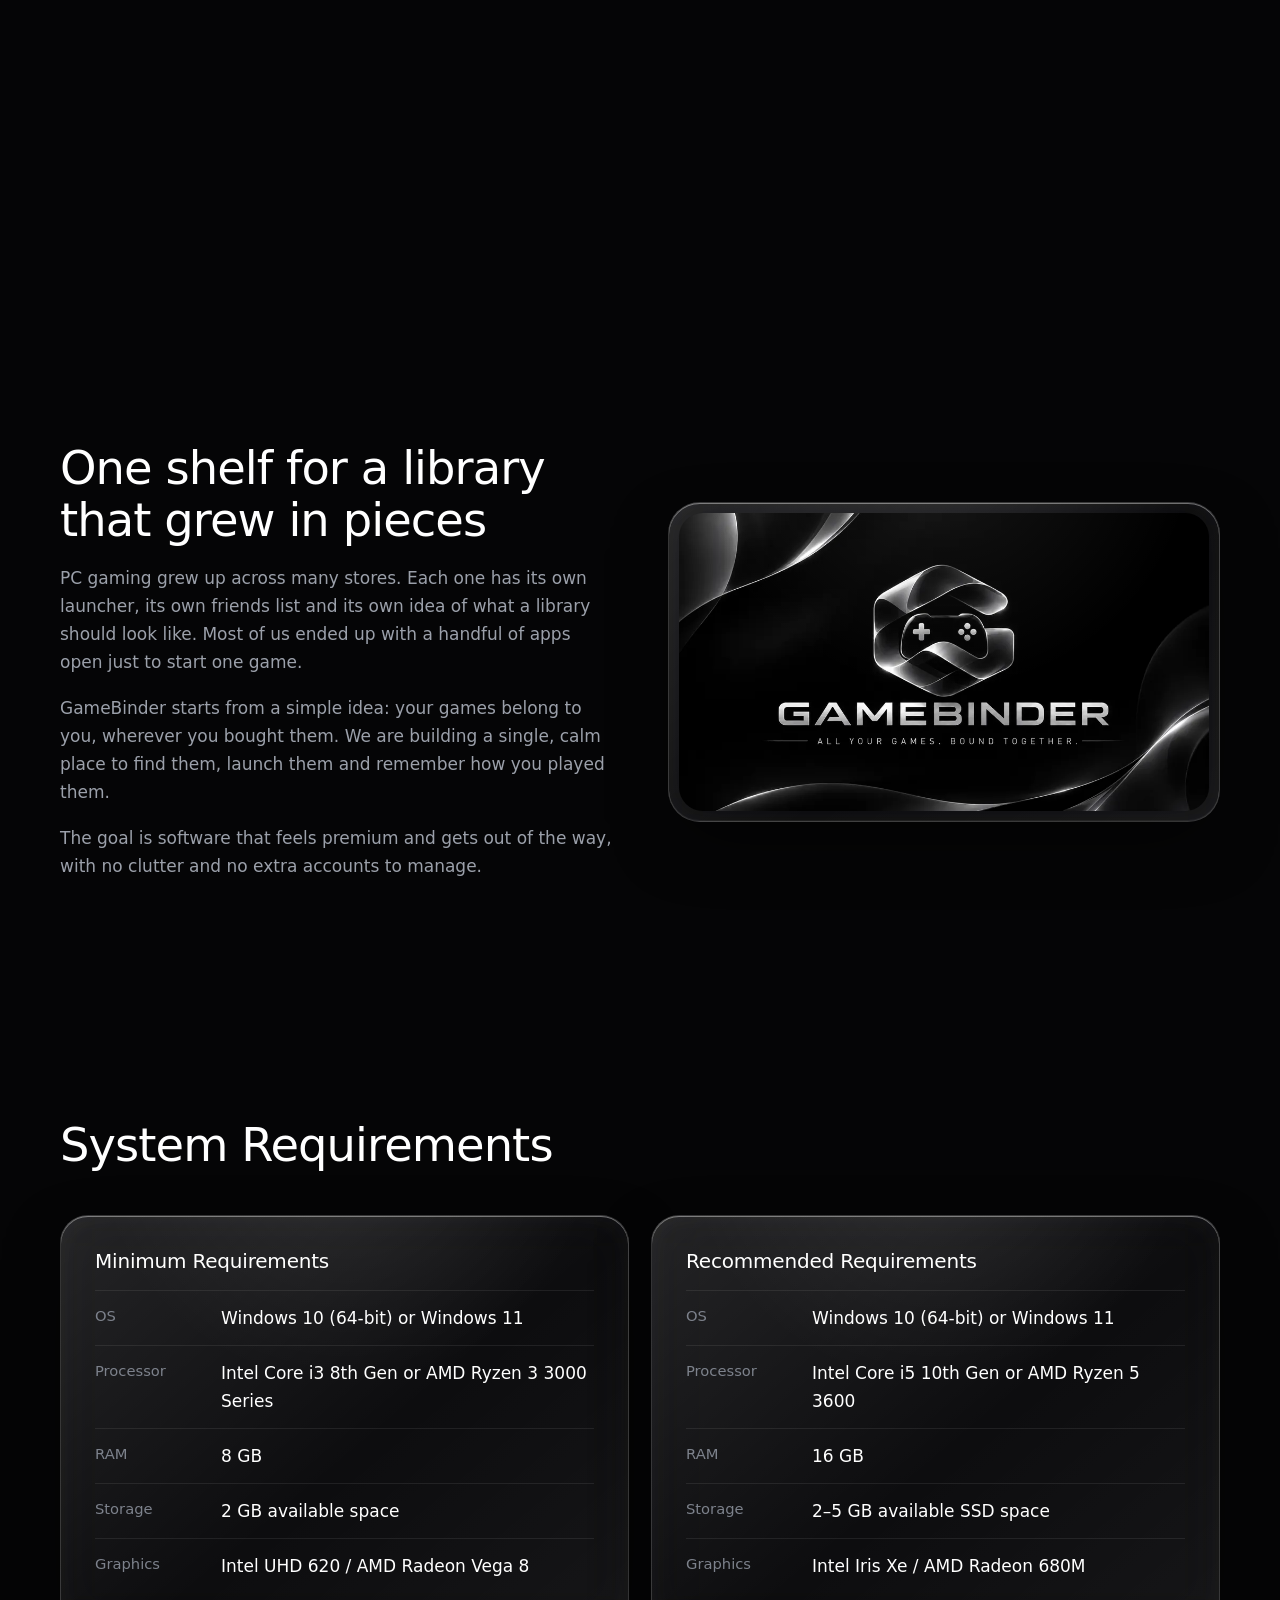
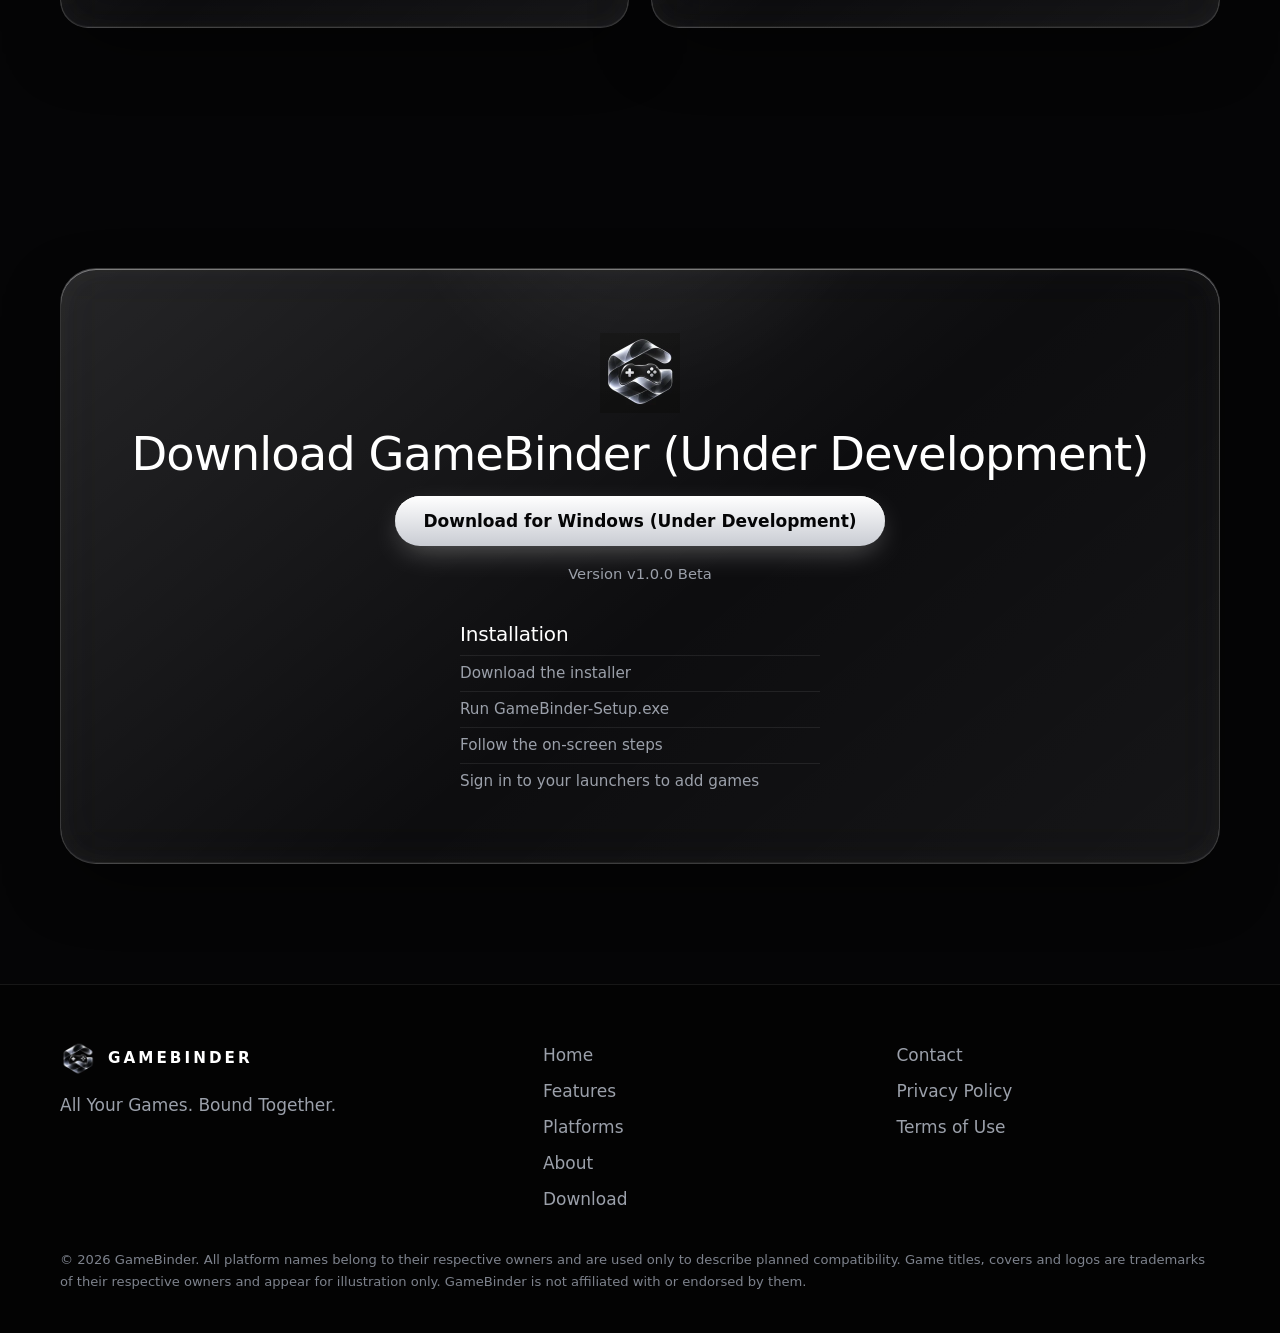
==== commit bb743a09: "Add files via upload" ====
--- a/index.html
+++ b/index.html
@@ -31,7 +31,7 @@
       <li><a href="#features">Features</a></li>
       <li><a href="#platforms">Platforms</a></li>
       <li><a href="#about">About</a></li>
-      <li><a class="btn btn-sm" href="#download">Download</a></li>
+      <li><a class="btn btn-sm" href="#download">Download (Under Development)</a></li>
     </ul>
   </nav>
 </header>
@@ -45,7 +45,7 @@
       <h1>All Your Games. Bound Together.</h1>
       <p class="lead">One library. One experience. Your entire gaming world.</p>
       <div class="cta">
-        <a class="btn" href="#download" data-download>Download for Windows</a>
+        <a class="btn" href="#download" data-download>Download for Windows (Under Development)</a>
         <a class="btn btn-ghost" href="#features">Explore Features</a>
       </div>
     </div>
@@ -147,8 +147,8 @@
 <section id="download" class="wrap download" aria-labelledby="d-h">
   <div class="glass dl reveal">
     <img src="assets/img/logo-160.webp" width="80" height="80" alt="">
-    <h2 id="d-h">Download GameBinder</h2>
-    <a class="btn" href="#" data-download>Download for Windows</a>
+    <h2 id="d-h">Download GameBinder (Under Development)</h2>
+    <a class="btn" href="#" data-download>Download for Windows (Under Development)</a>
     <p class="meta">Version <span data-version>v1.0.0 Beta</span>
     <div class="dl-cols one">
       <div><h3>Installation</h3><ul><li>Download the installer</li><li>Run GameBinder-Setup.exe</li><li>Follow the on-screen steps</li><li>Sign in to your launchers to add games</li></ul></div>
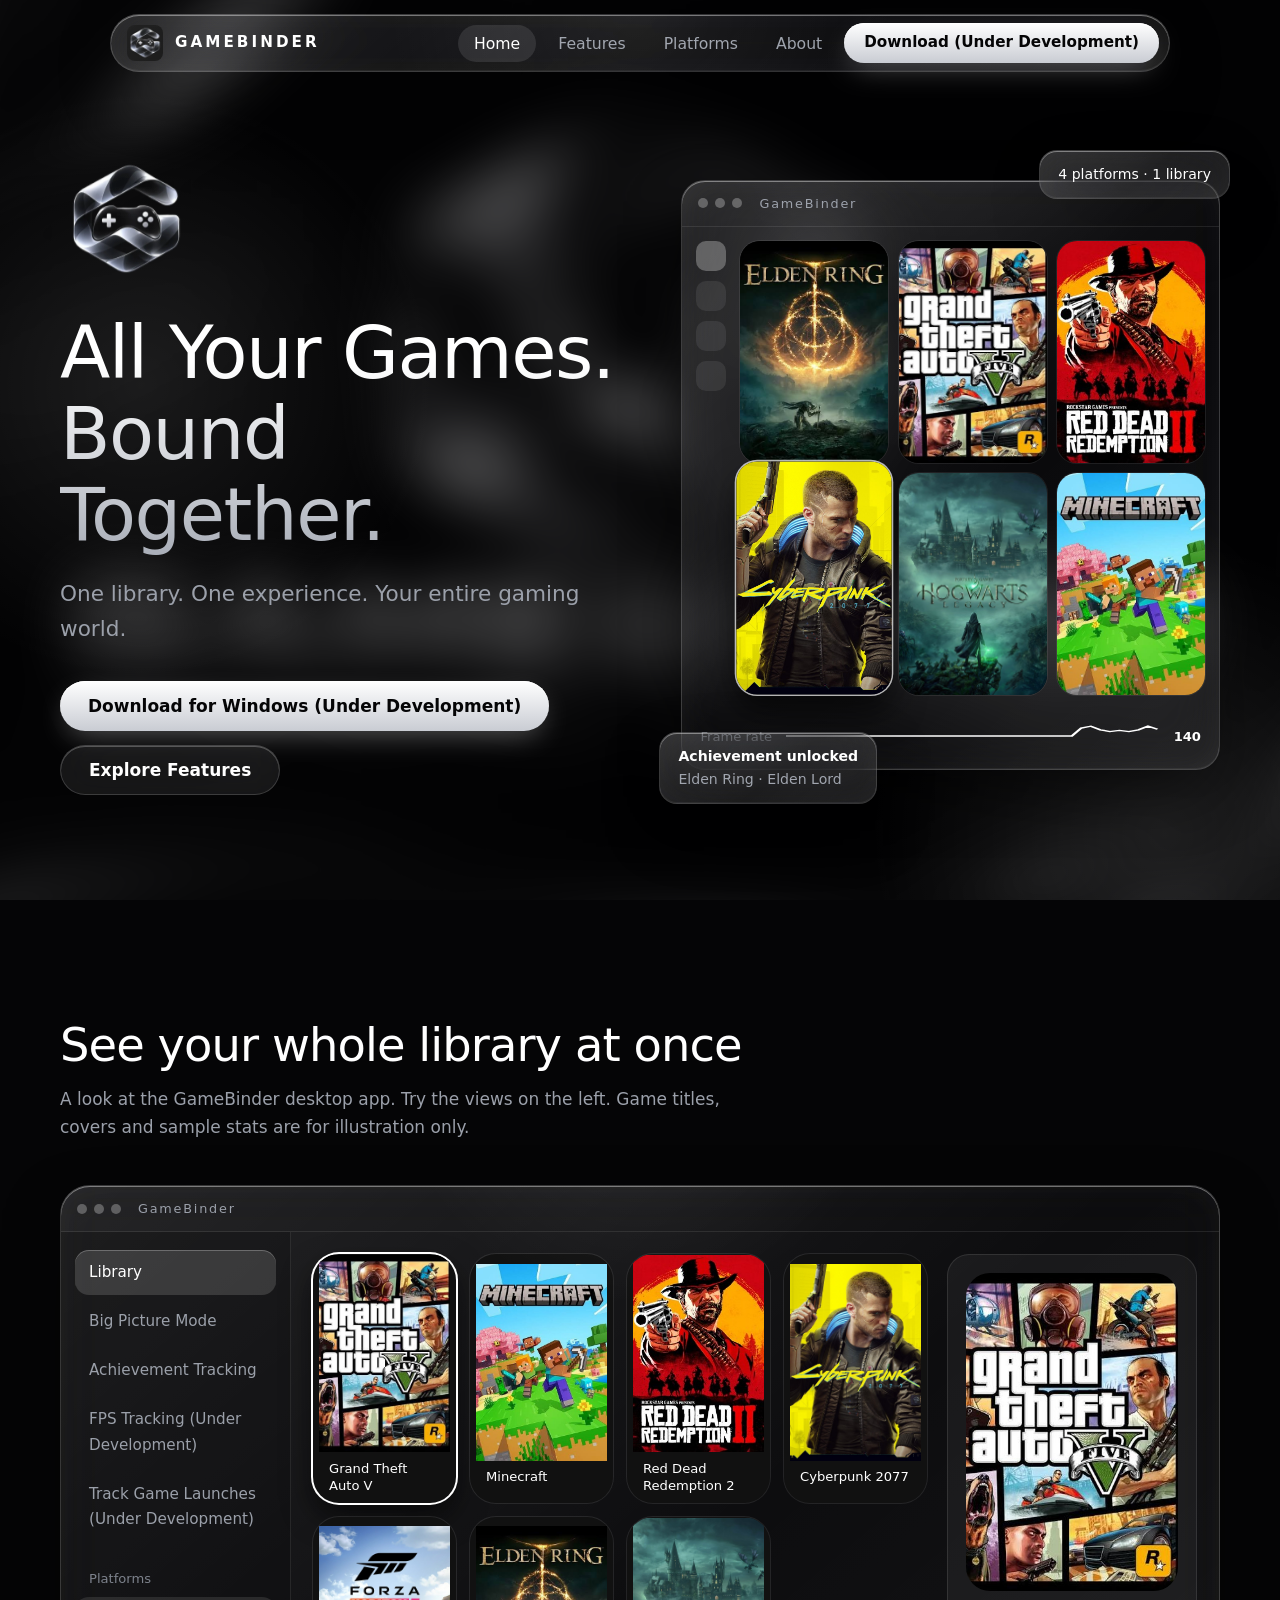
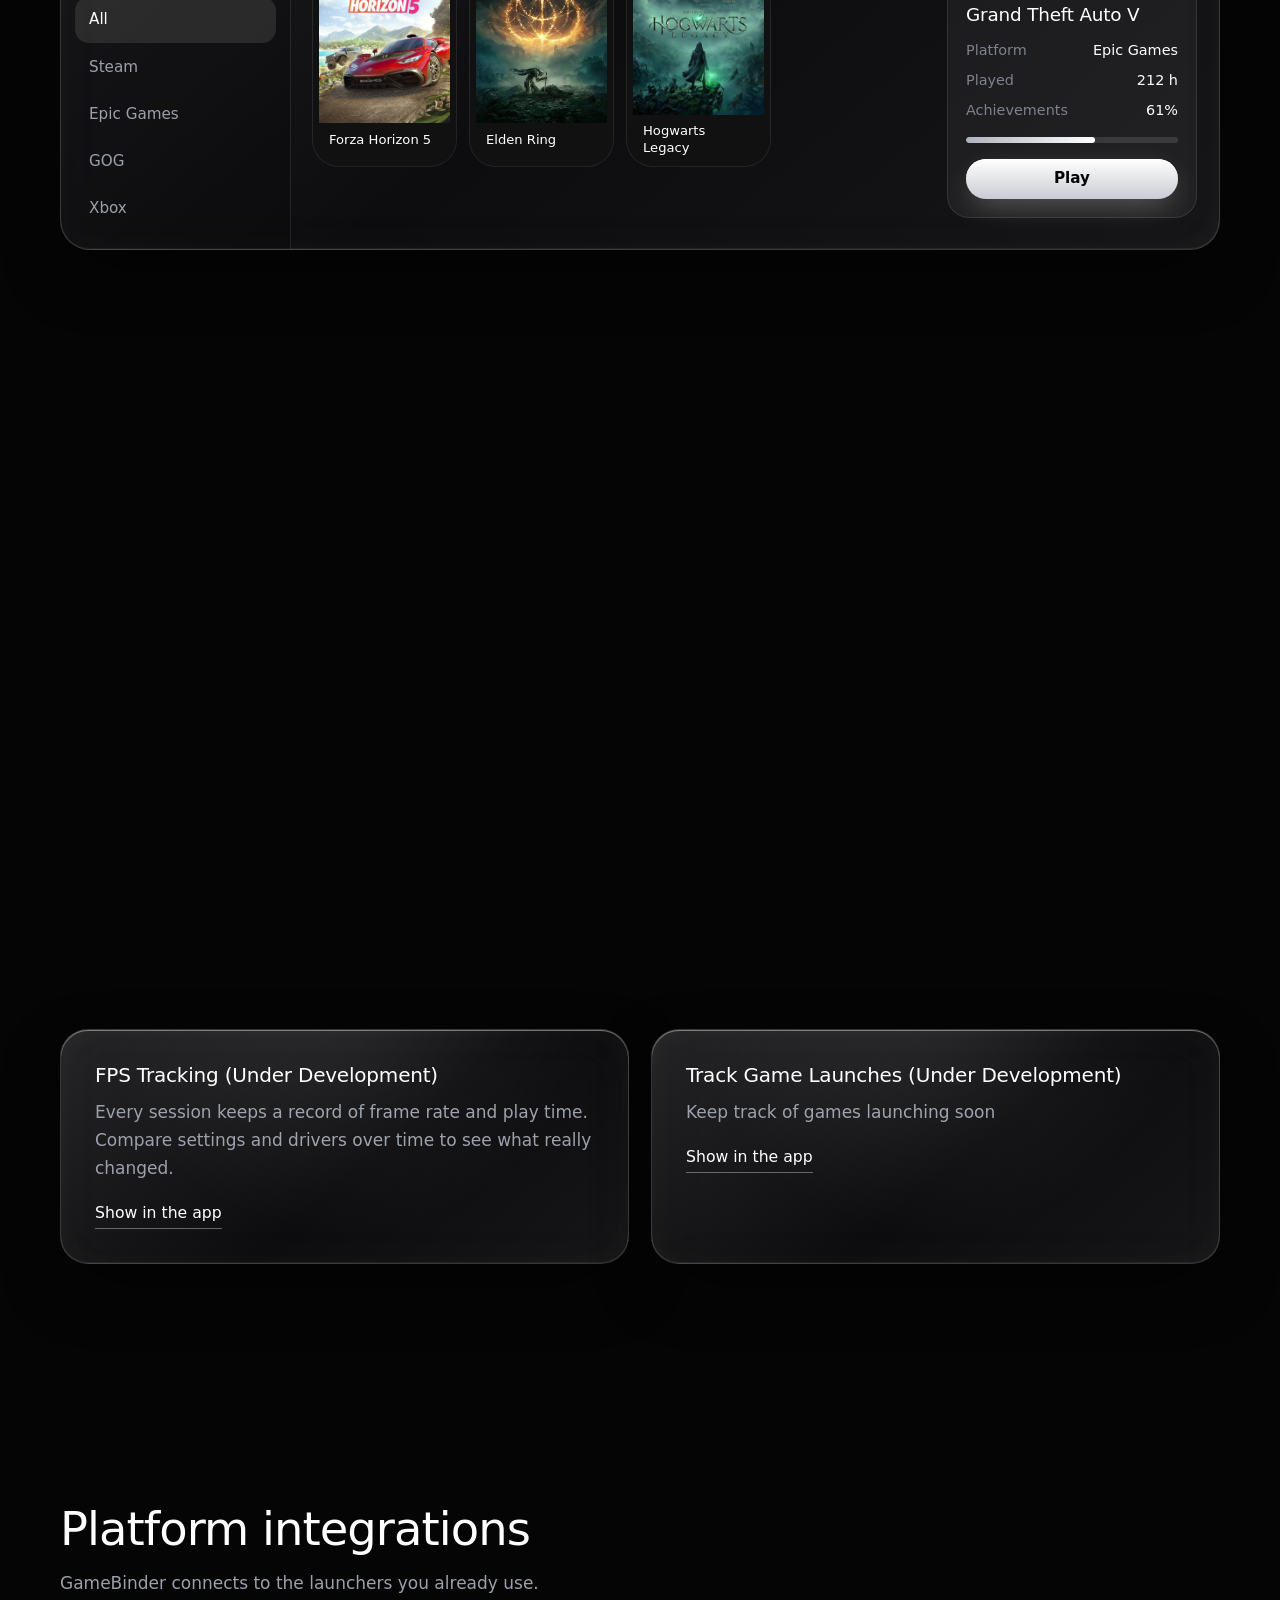
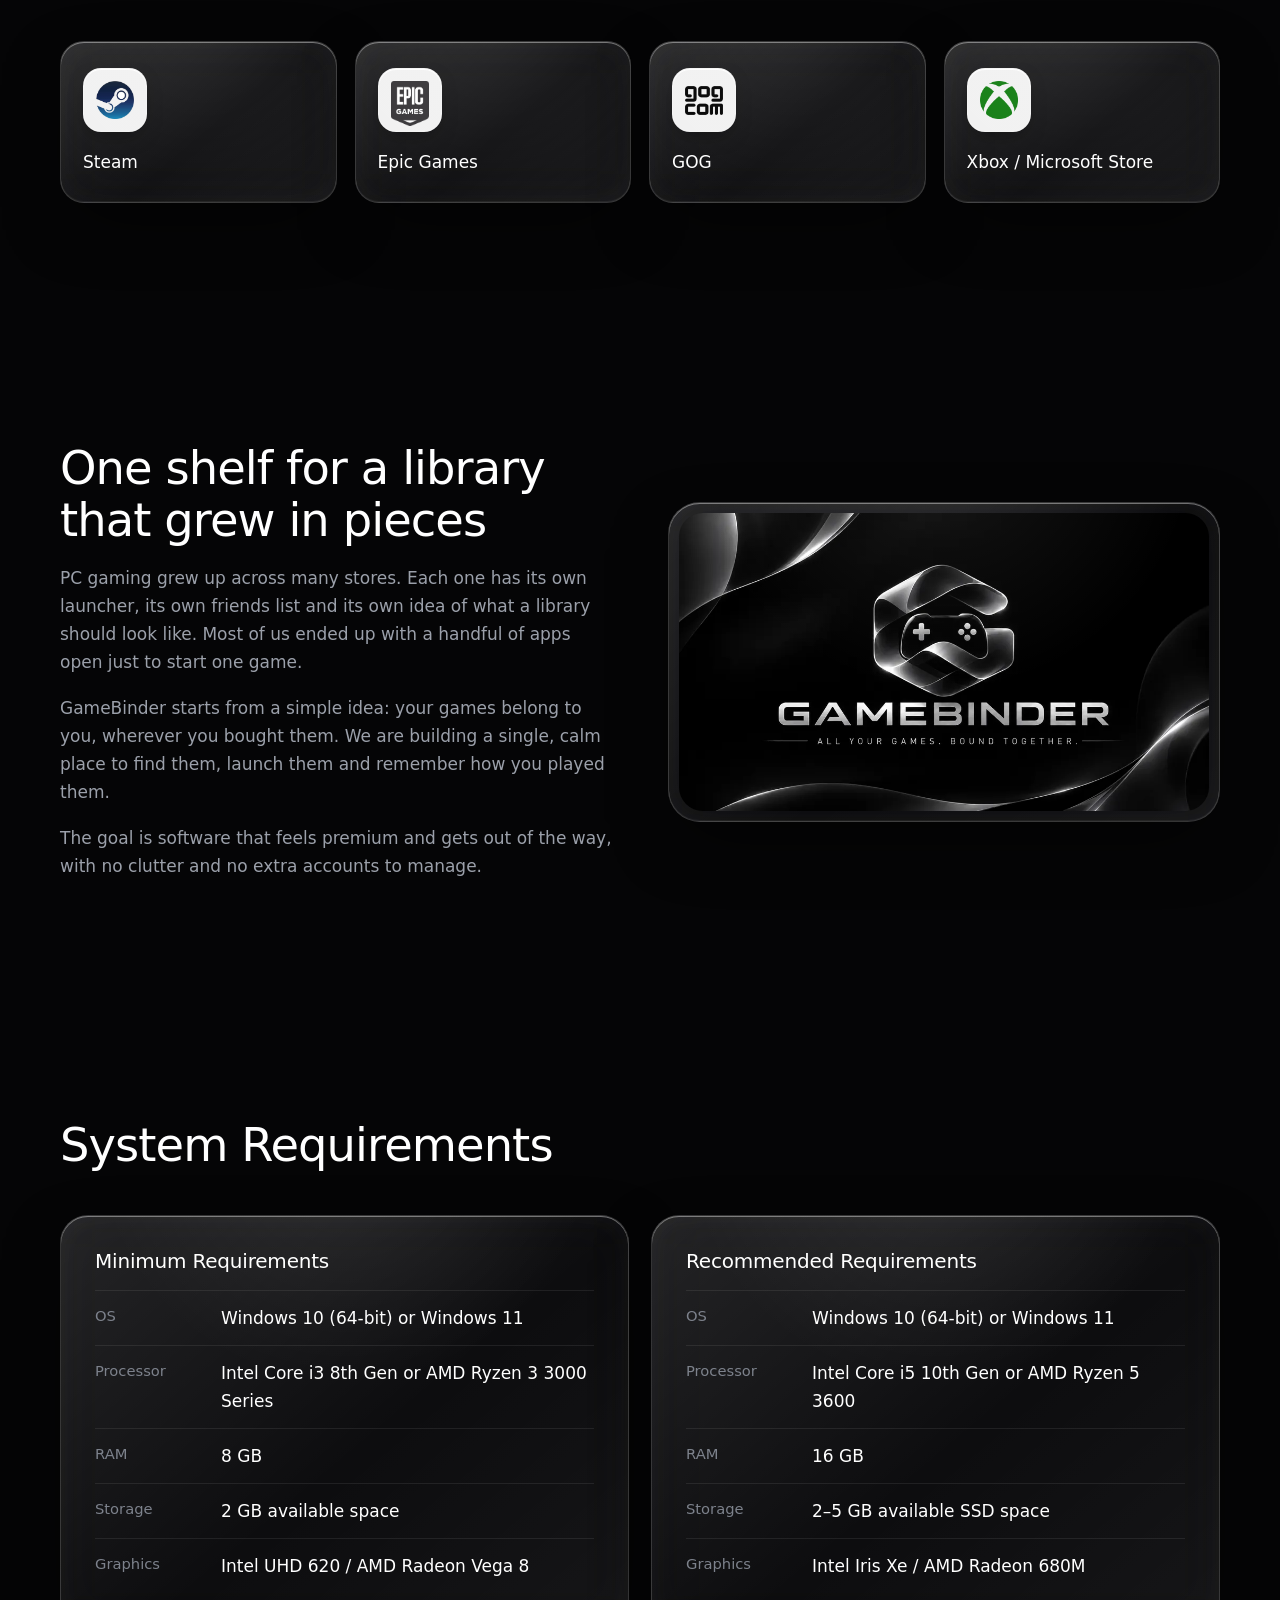
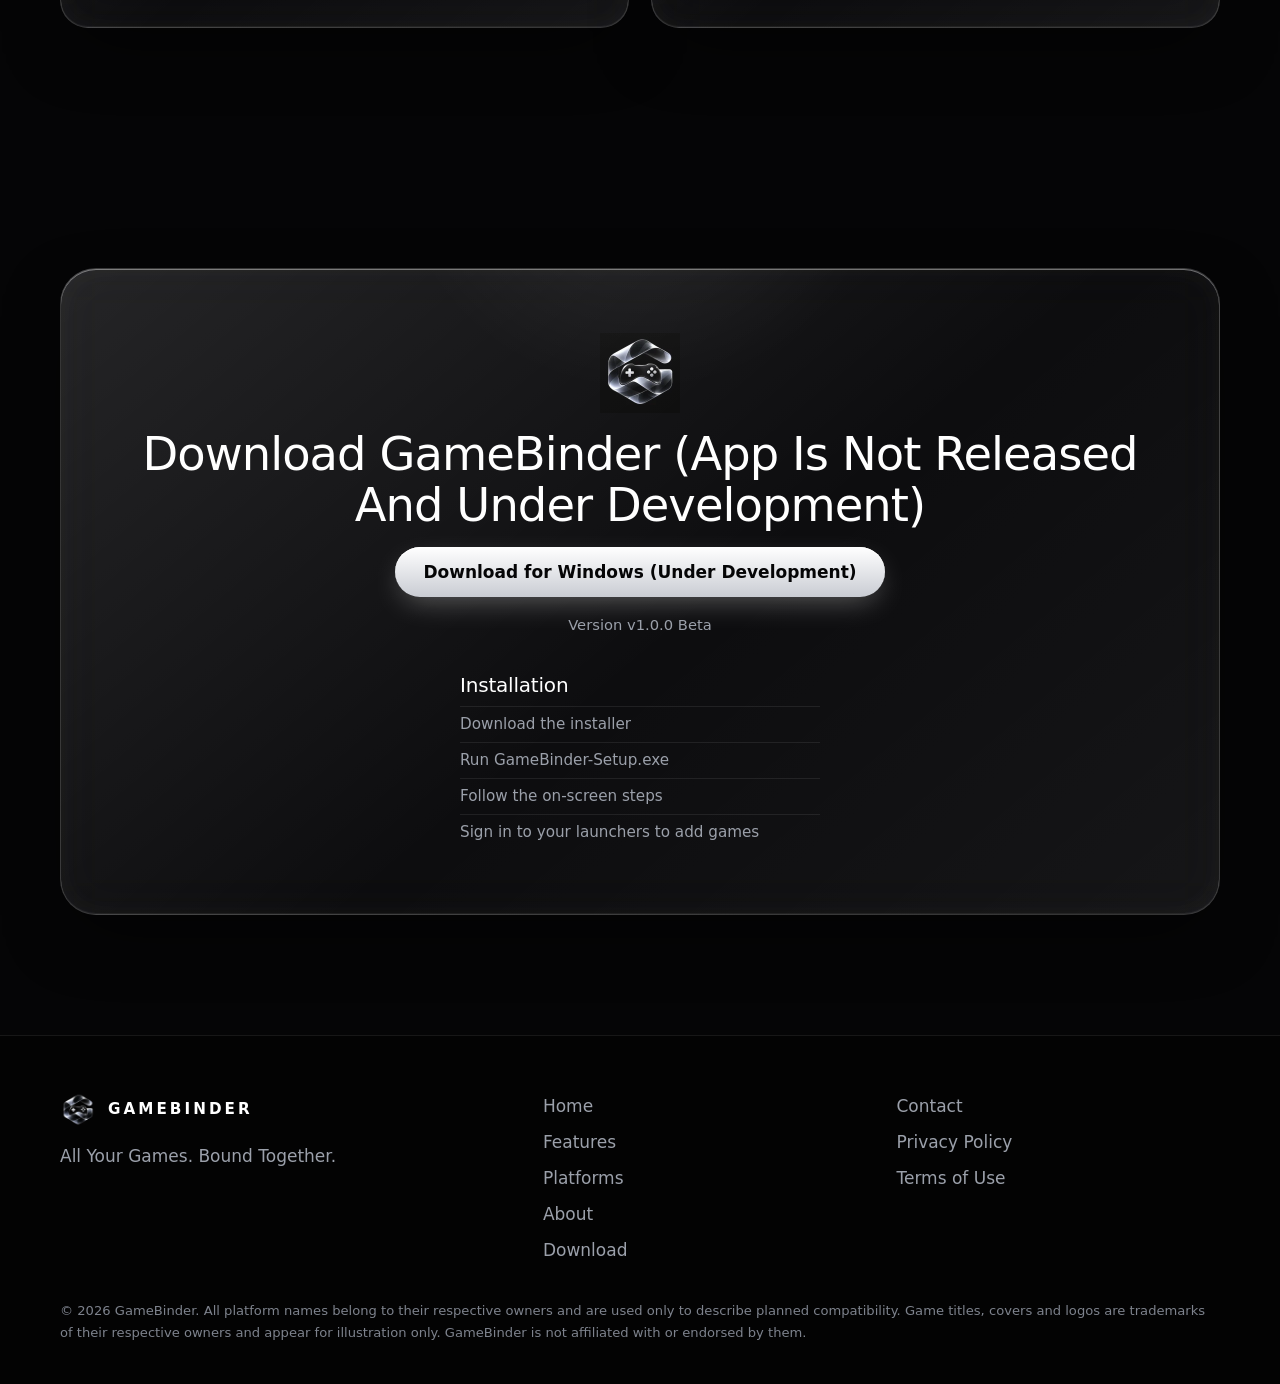
==== commit e173bb49: "Add files via upload" ====
--- a/index.html
+++ b/index.html
@@ -147,7 +147,7 @@
 <section id="download" class="wrap download" aria-labelledby="d-h">
   <div class="glass dl reveal">
     <img src="assets/img/logo-160.webp" width="80" height="80" alt="">
-    <h2 id="d-h">Download GameBinder (Under Development)</h2>
+    <h2 id="d-h">Download GameBinder (App Is Not Released And Under Development)</h2>
     <a class="btn" href="#" data-download>Download for Windows (Under Development)</a>
     <p class="meta">Version <span data-version>v1.0.0 Beta</span>
     <div class="dl-cols one">
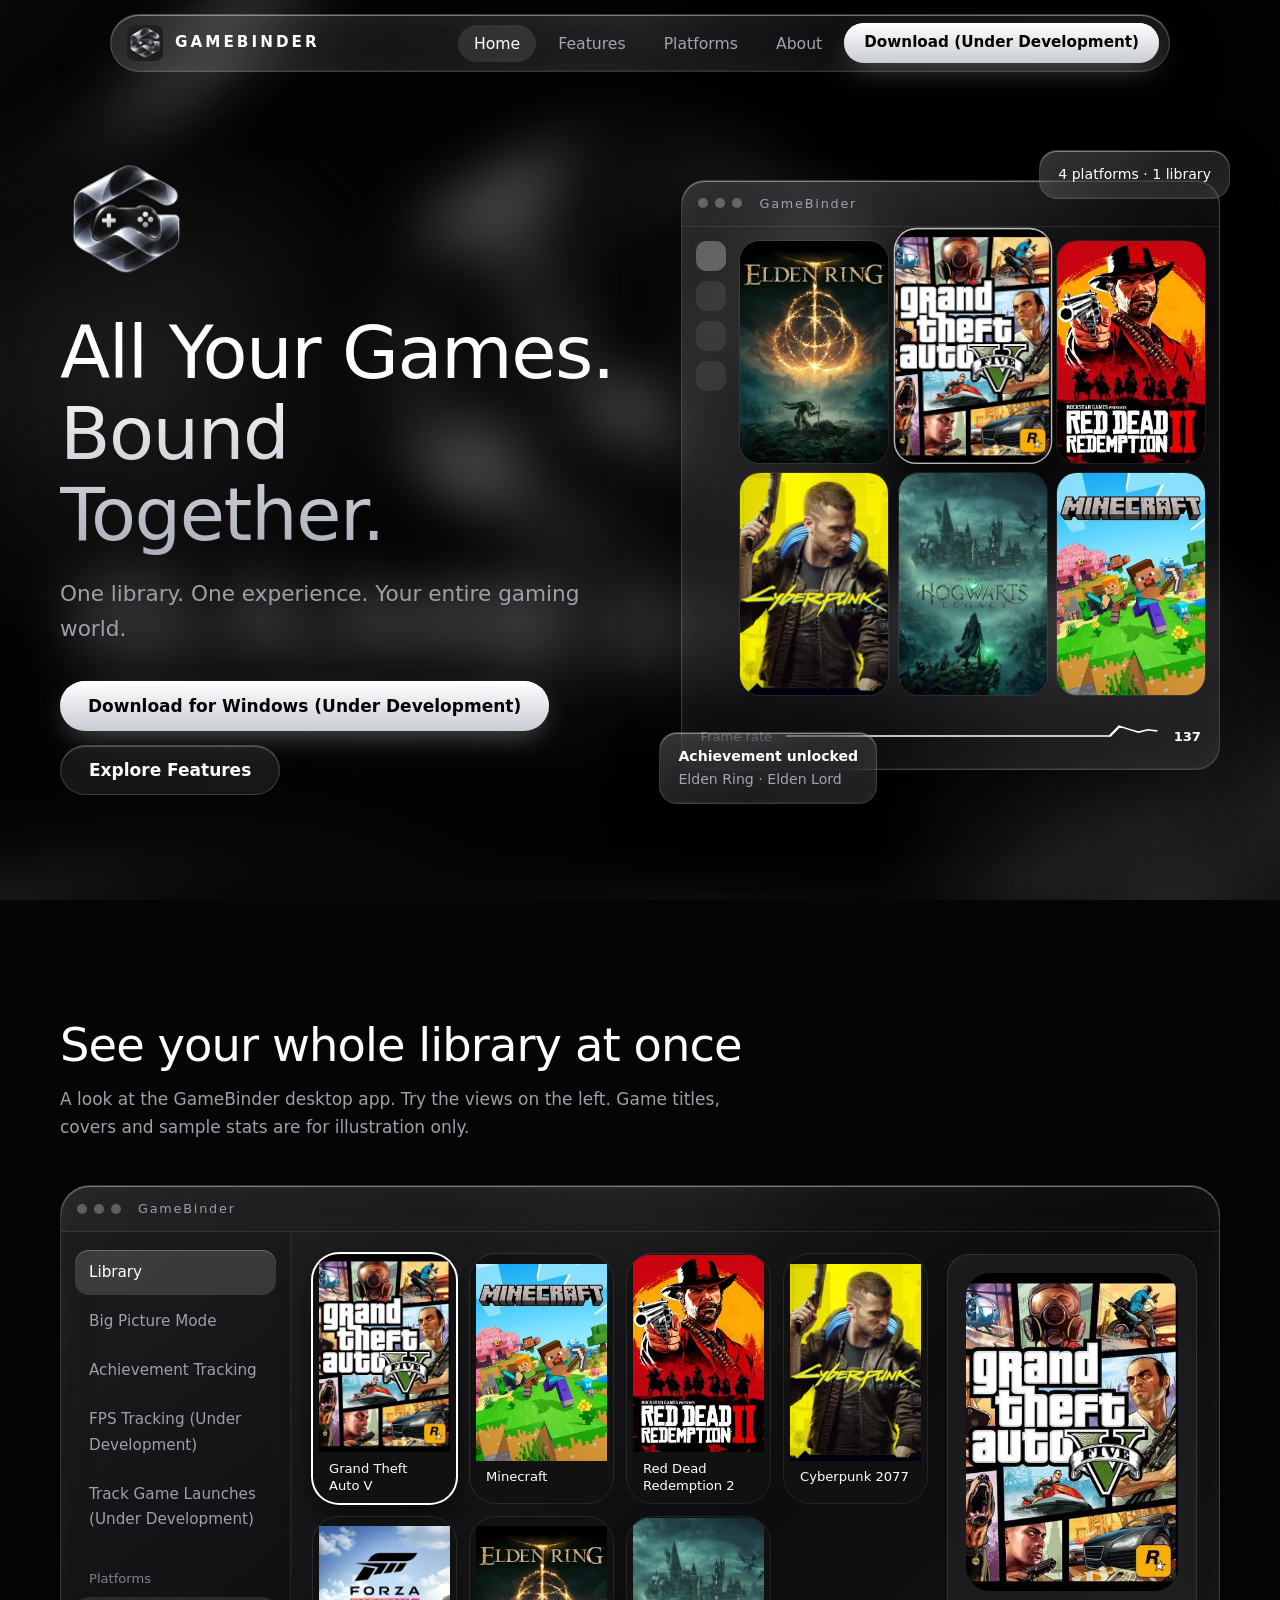
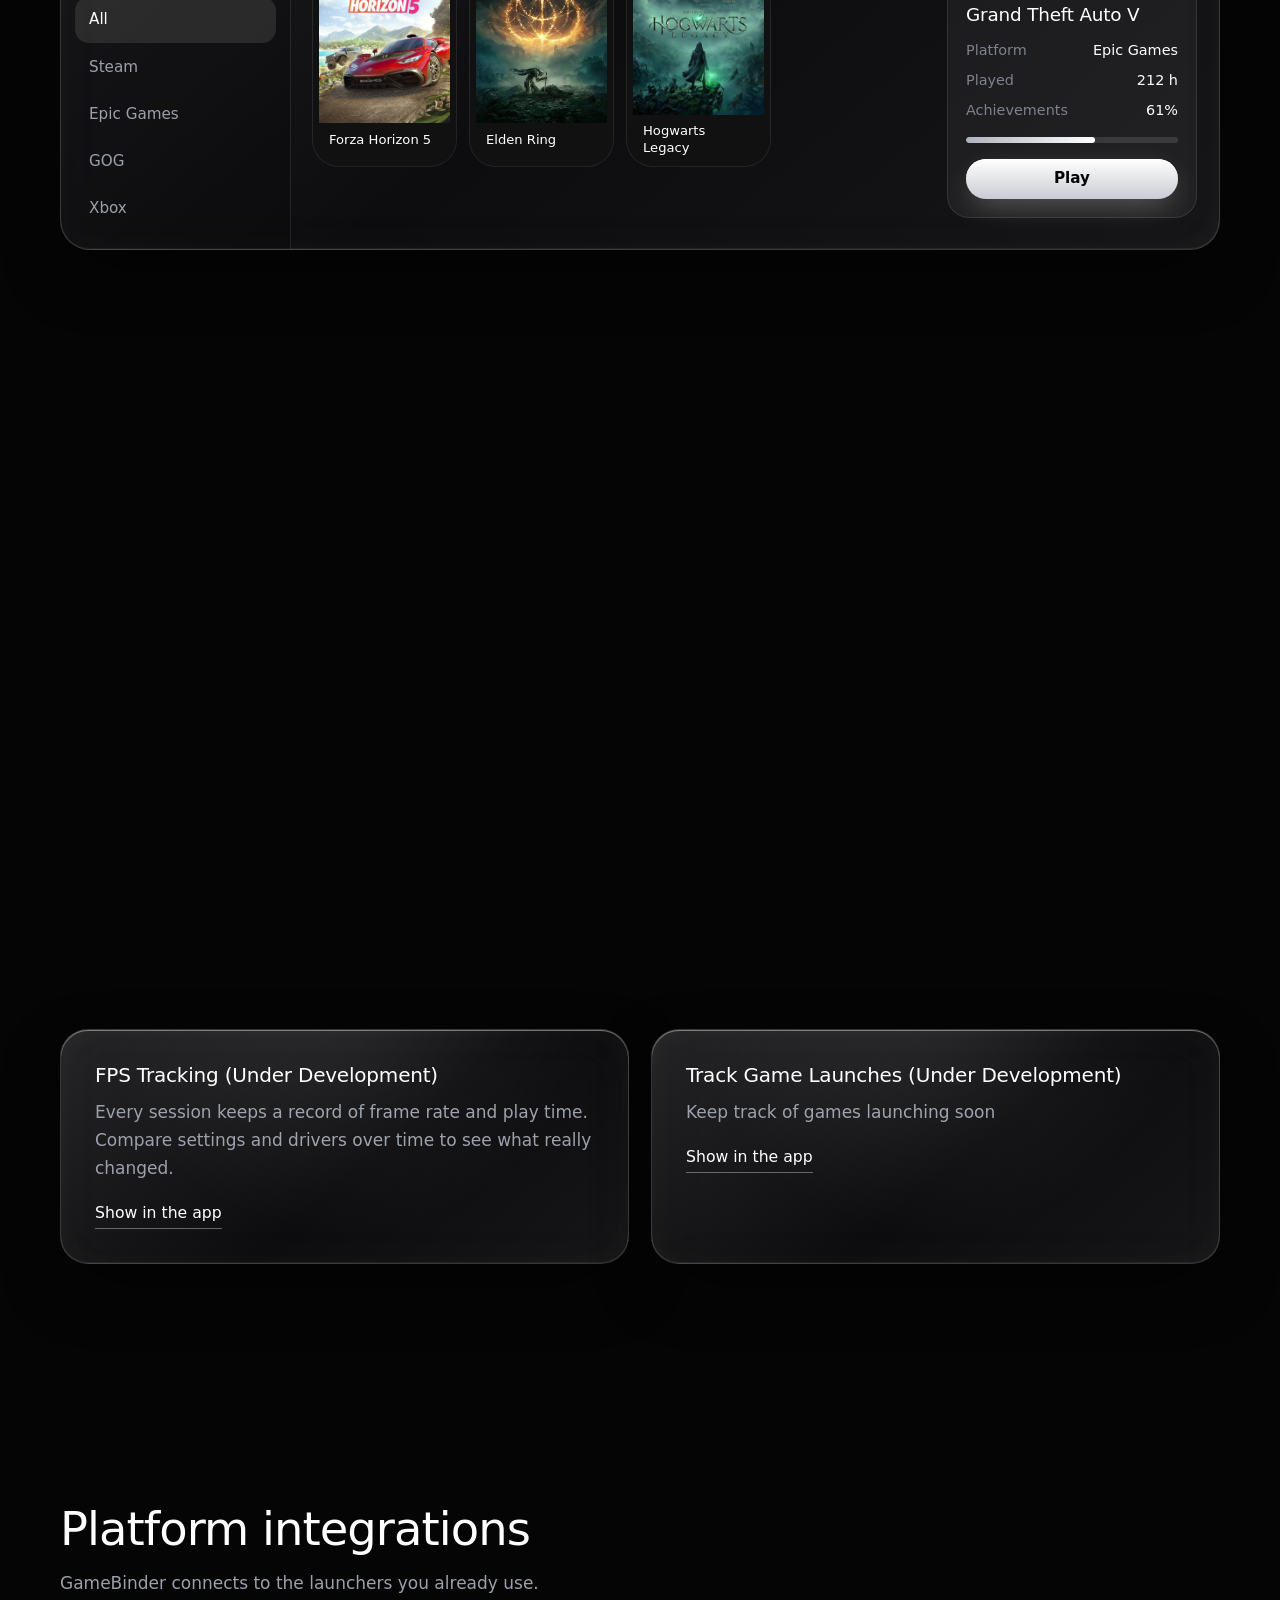
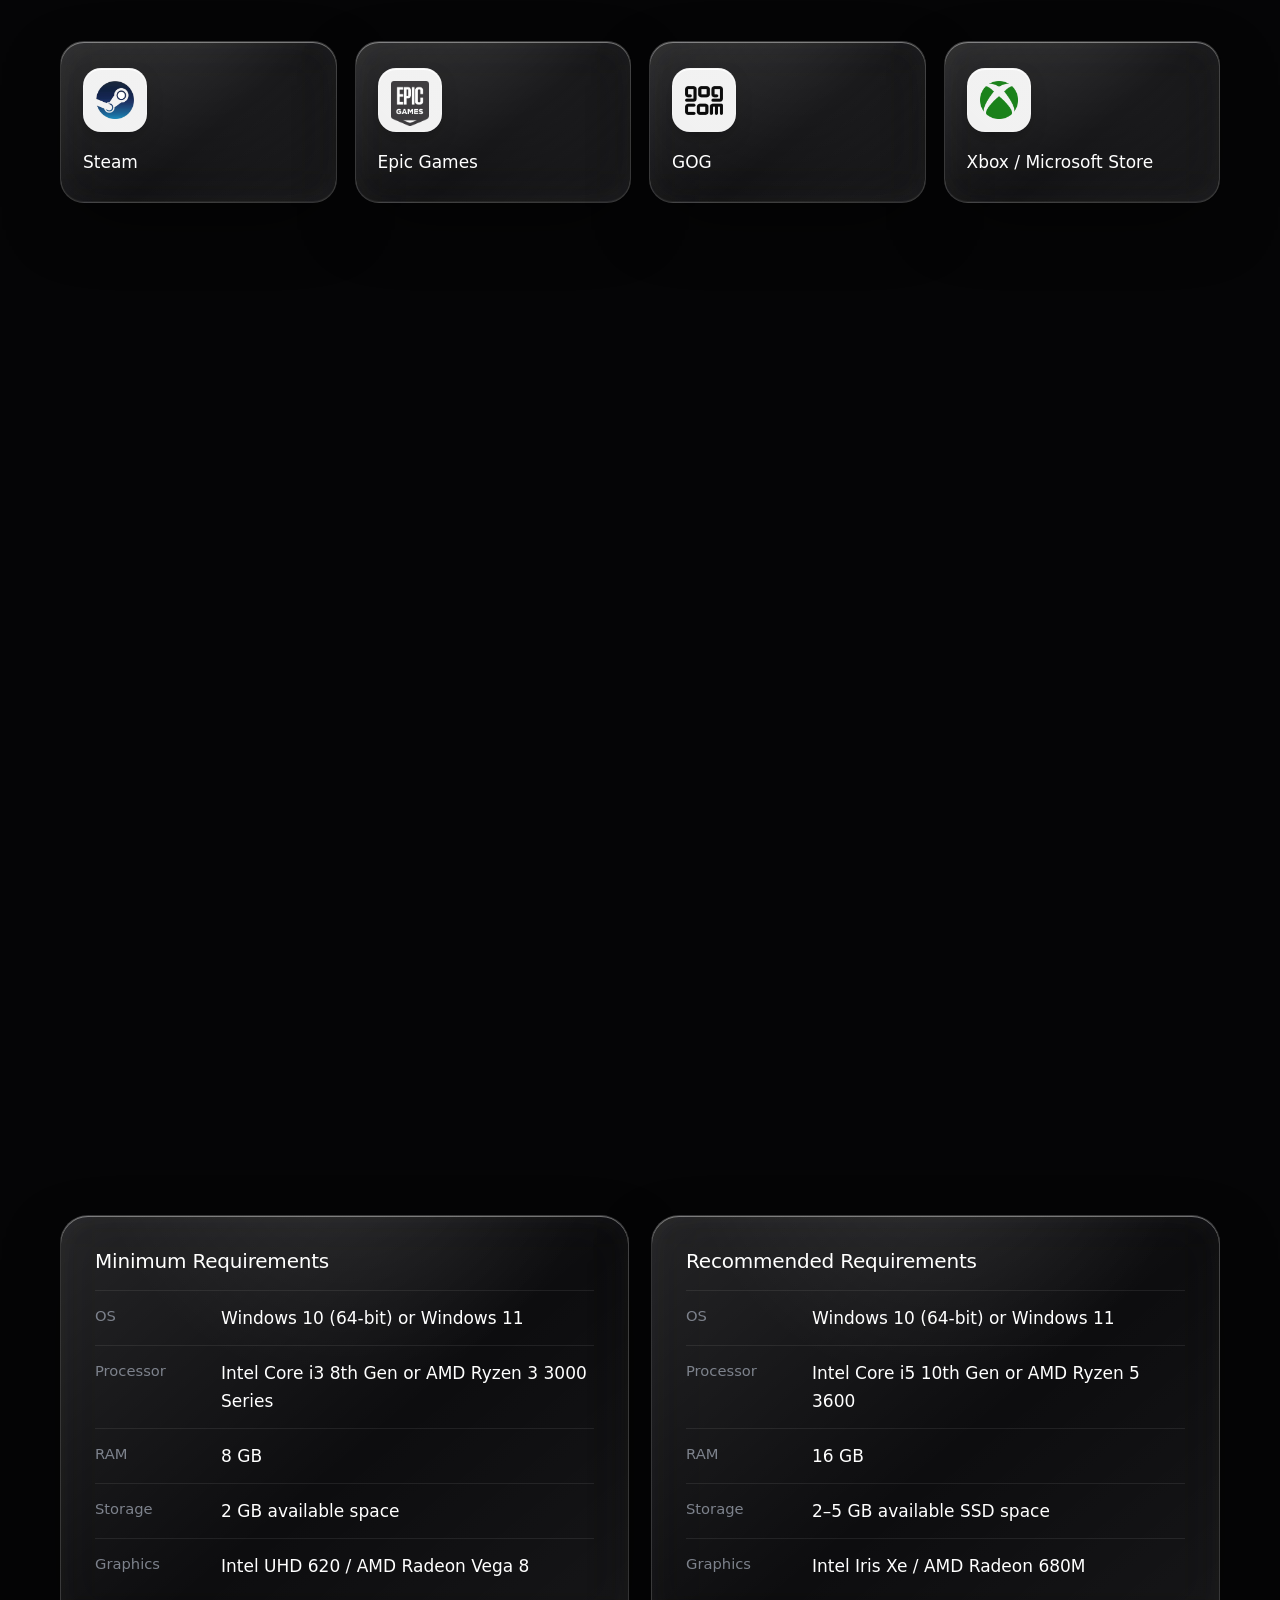
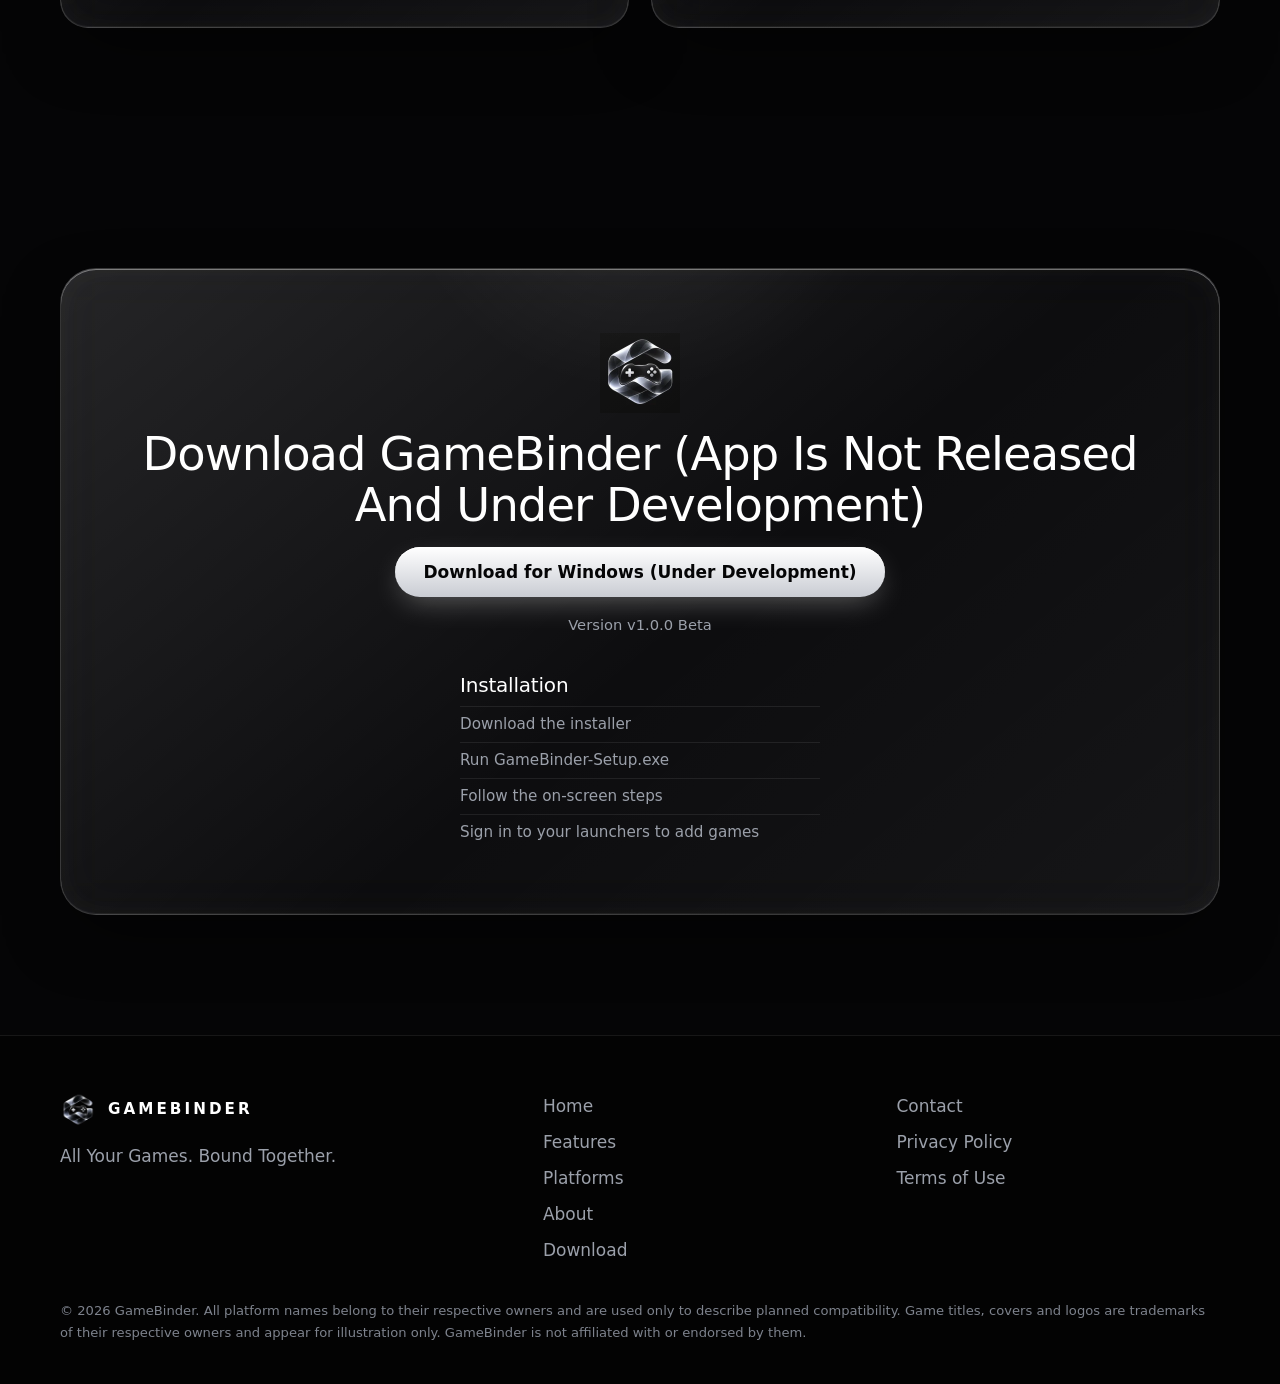
==== commit ae7d5edb: "Add files via upload" ====
--- a/index.html
+++ b/index.html
@@ -4,15 +4,16 @@
 <meta charset="utf-8">
 <meta name="viewport" content="width=device-width, initial-scale=1">
 <title>GameBinder – All Your Games. Bound Together.</title>
-<meta name="description" content="GameBinder is a universal PC gaming library and launcher that brings your games from Steam, Epic Games, GOG and Xbox / Microsoft Store.">
+<meta name="description" content="GameBinder is a universal PC gaming library and launcher that brings your games from Steam, Epic Games, GOG and Xbox / Microsoft Store into one single place.">
+<meta name="keywords" content="GameBinder, universal PC game launcher, PC game library, game library manager, PC gaming launcher, game discovery, gaming library organizer, game, gamebinder">
 <meta name="theme-color" content="#050506">
-<link rel="canonical" href="https://your-domain.example/">
+<link rel="canonical" href="https://gamebinder.github.io/">
 <link rel="icon" type="image/png" href="assets/img/favicon.png">
 <link rel="apple-touch-icon" href="assets/img/apple-touch-icon.png">
 <meta property="og:type" content="website">
 <meta property="og:title" content="GameBinder – All Your Games. Bound Together.">
 <meta property="og:description" content="One library. One experience. Your entire gaming world.">
-<meta property="og:image" content="https://your-domain.example/assets/img/og-image.jpg">
+<meta property="og:image" content="https://gamebinder.github.io/assets/img/og-image.jpg">
 <meta name="twitter:card" content="summary_large_image">
 <script type="application/ld+json">{"@context":"https://schema.org","@type":"SoftwareApplication","name":"GameBinder","applicationCategory":"GameApplication","operatingSystem":"Windows","description":"A universal PC gaming library and launcher."}</script>
 <link rel="preload" as="image" href="assets/img/banner.webp">
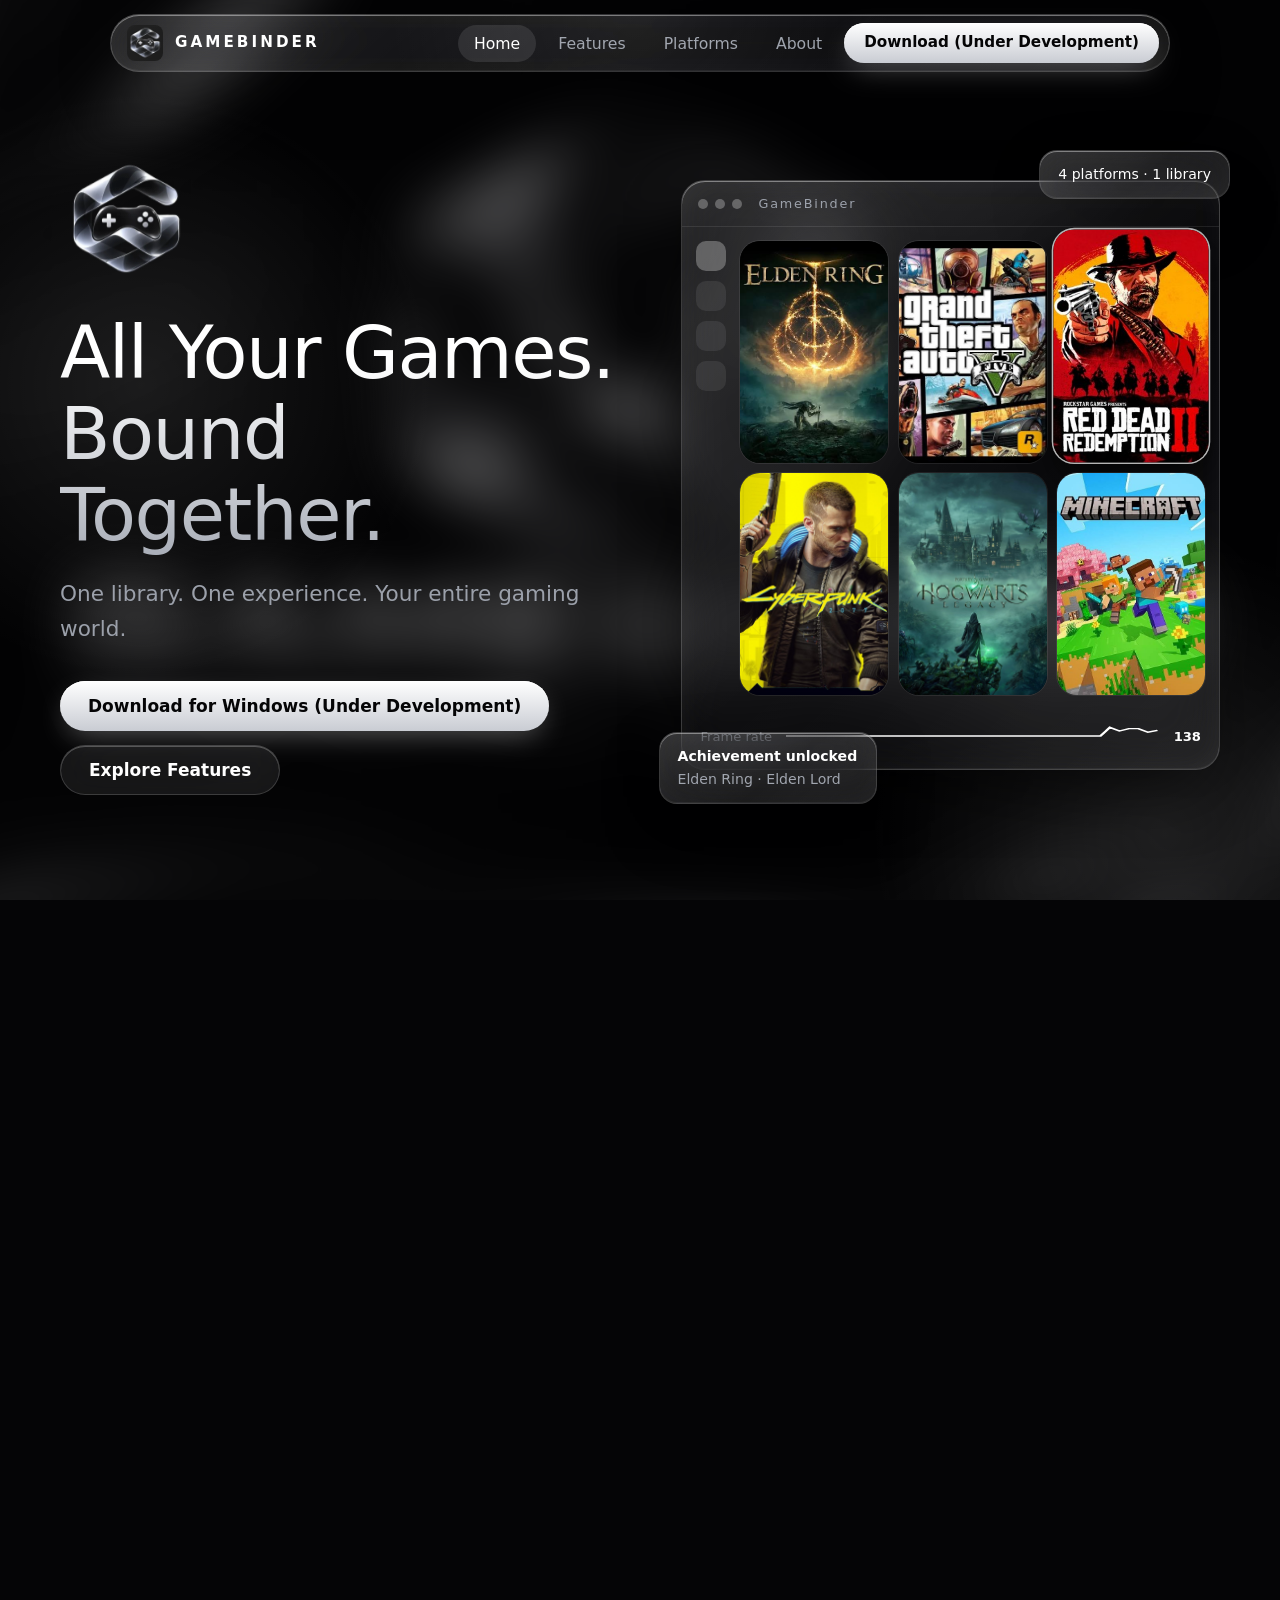
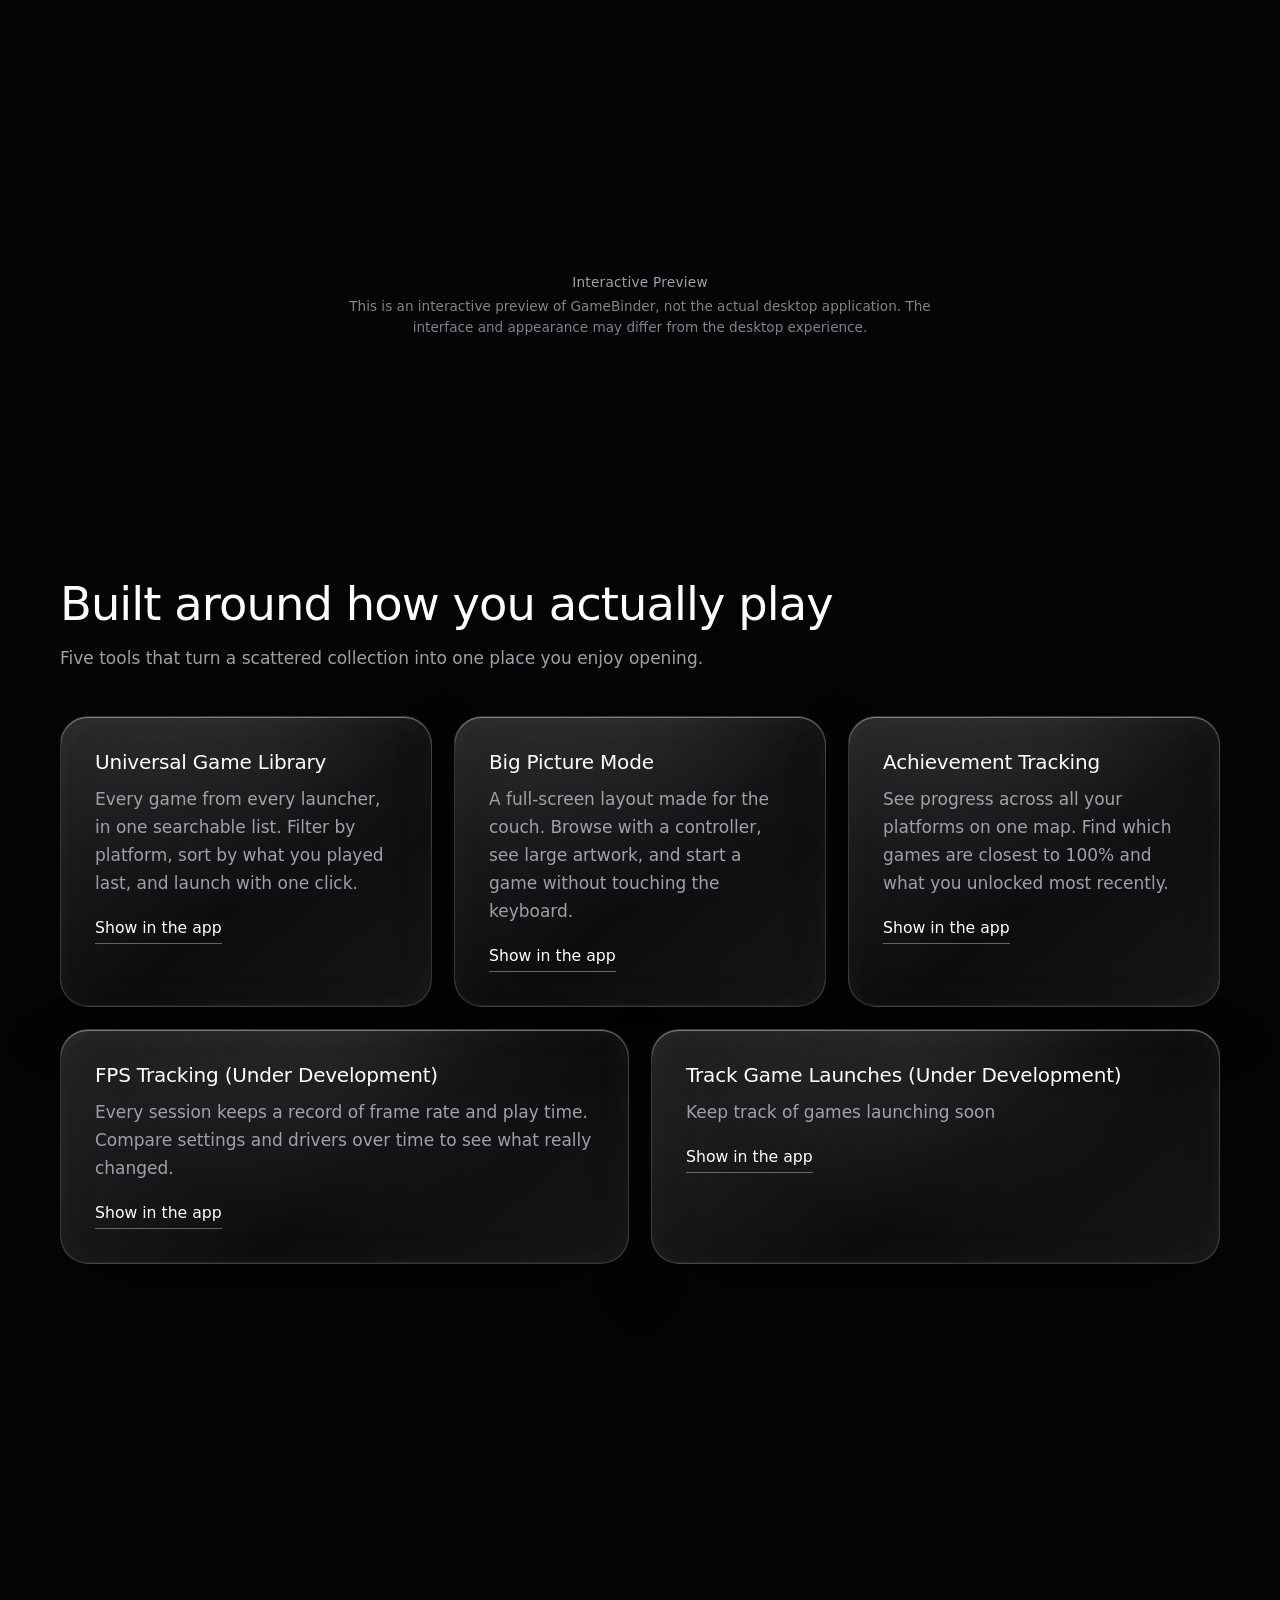
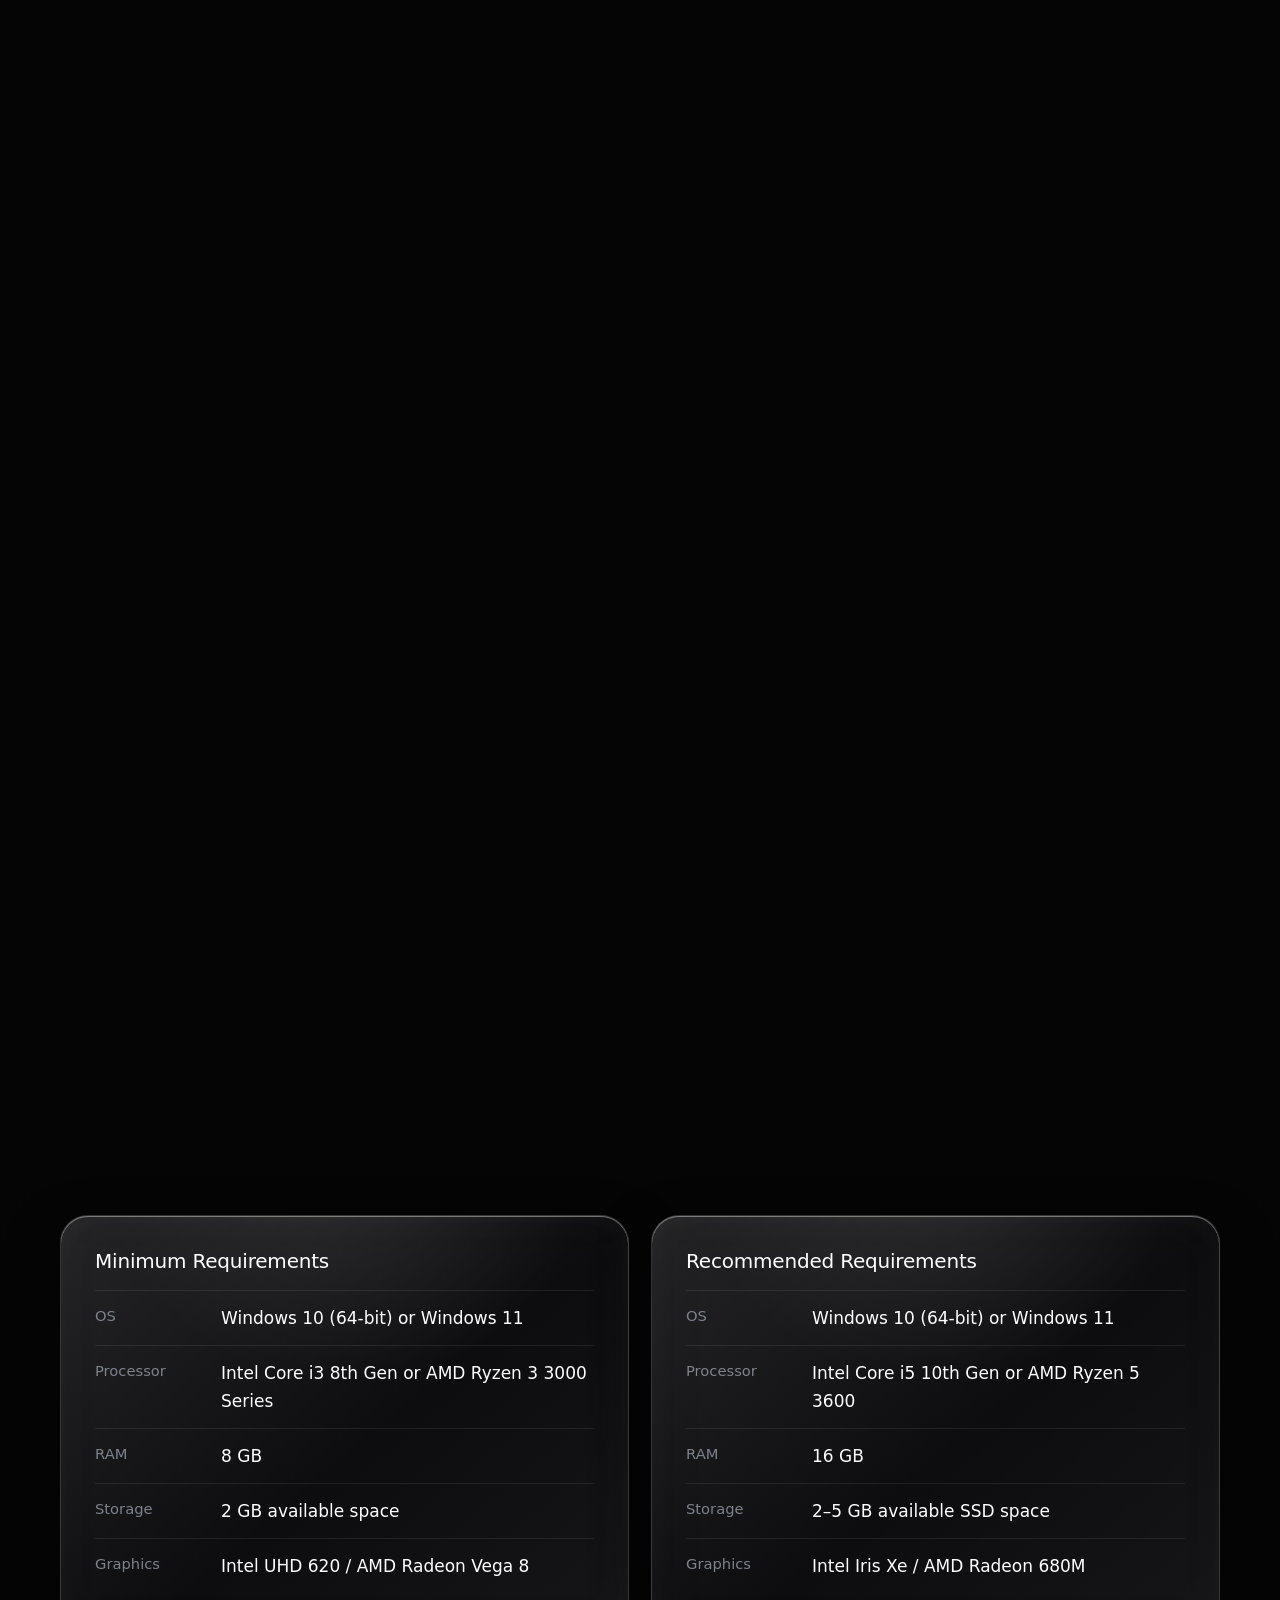
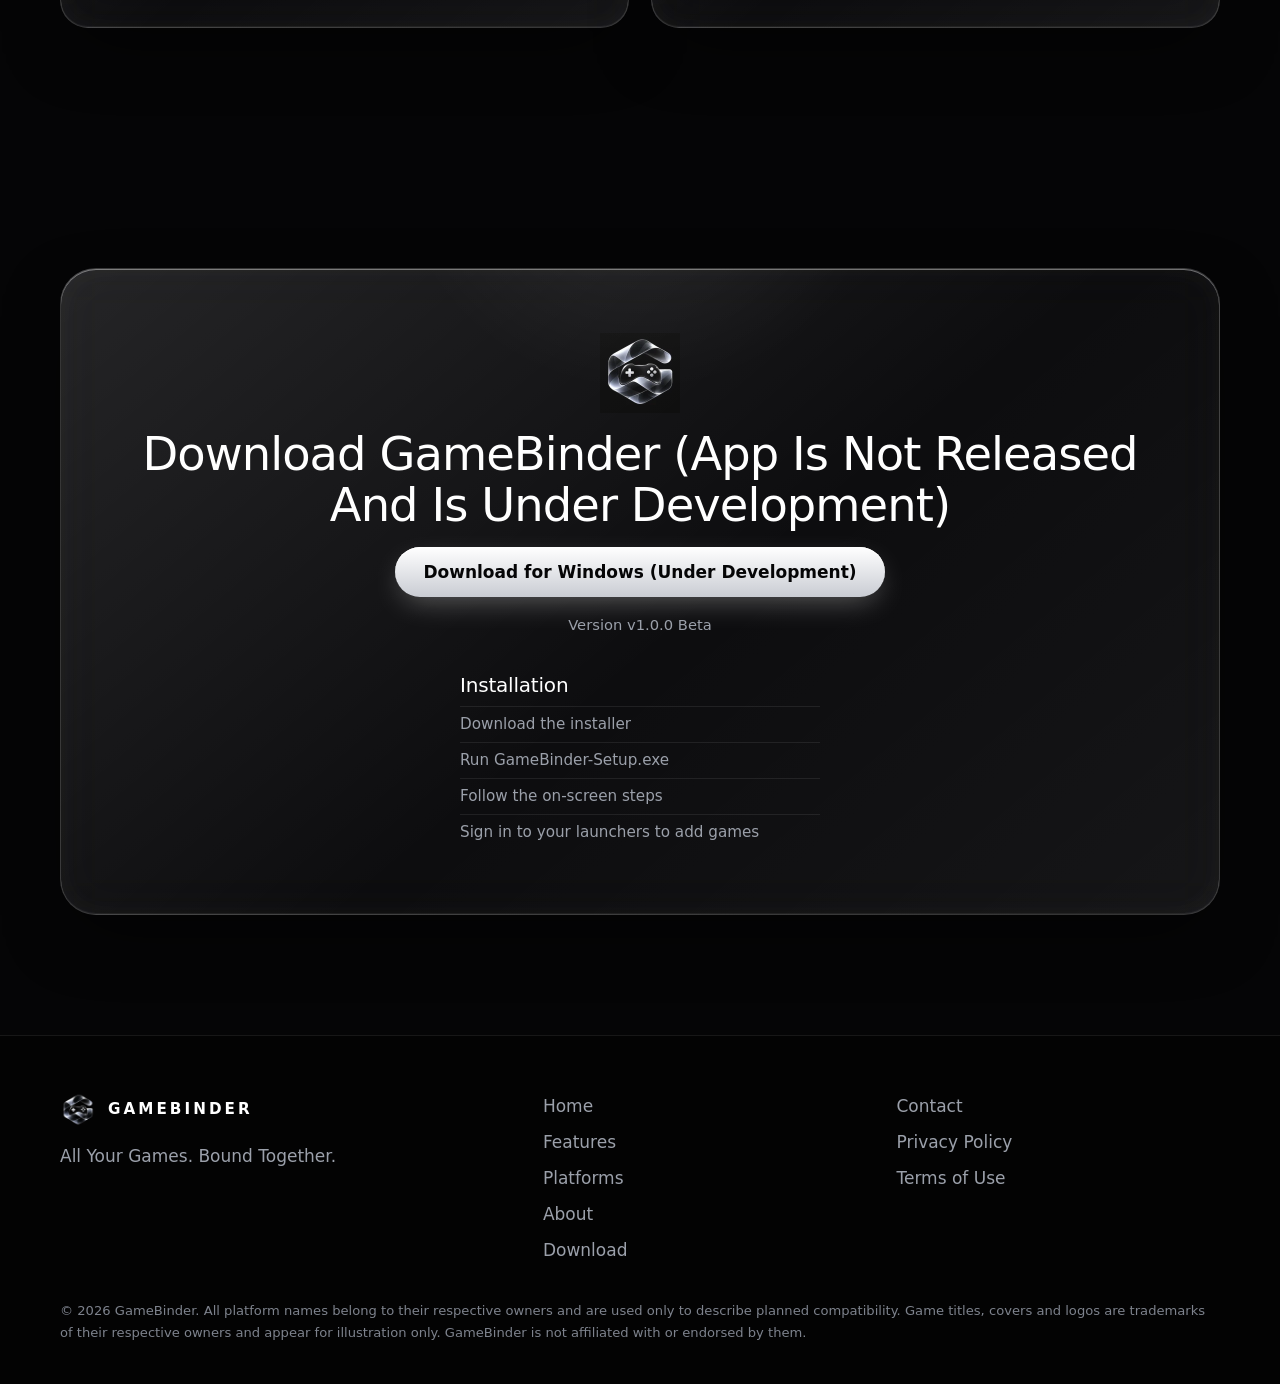
==== commit 10685ea2: "Add files via upload" ====
--- a/index.html
+++ b/index.html
@@ -148,7 +148,7 @@
 <section id="download" class="wrap download" aria-labelledby="d-h">
   <div class="glass dl reveal">
     <img src="assets/img/logo-160.webp" width="80" height="80" alt="">
-    <h2 id="d-h">Download GameBinder (App Is Not Released And Under Development)</h2>
+    <h2 id="d-h">Download GameBinder (App Is Not Released And Is Under Development)</h2>
     <a class="btn" href="#" data-download>Download for Windows (Under Development)</a>
     <p class="meta">Version <span data-version>v1.0.0 Beta</span>
     <div class="dl-cols one">
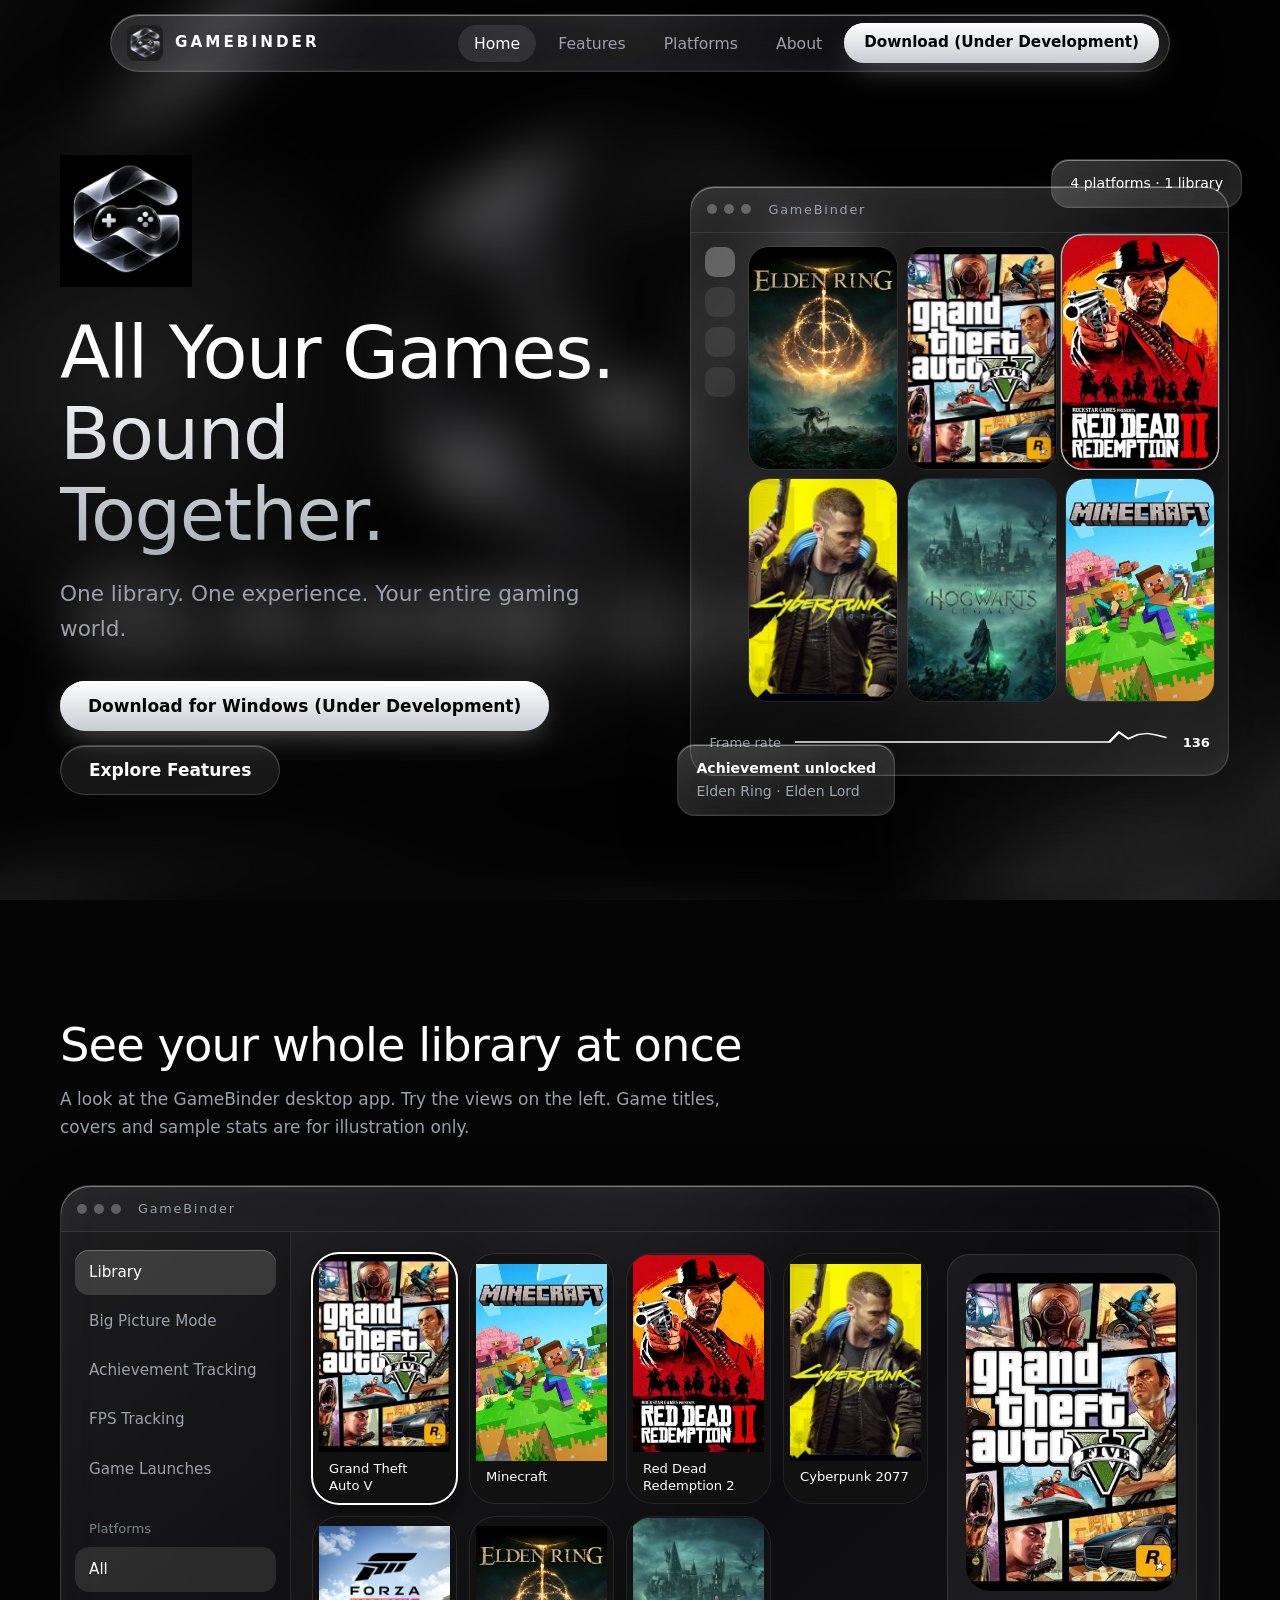
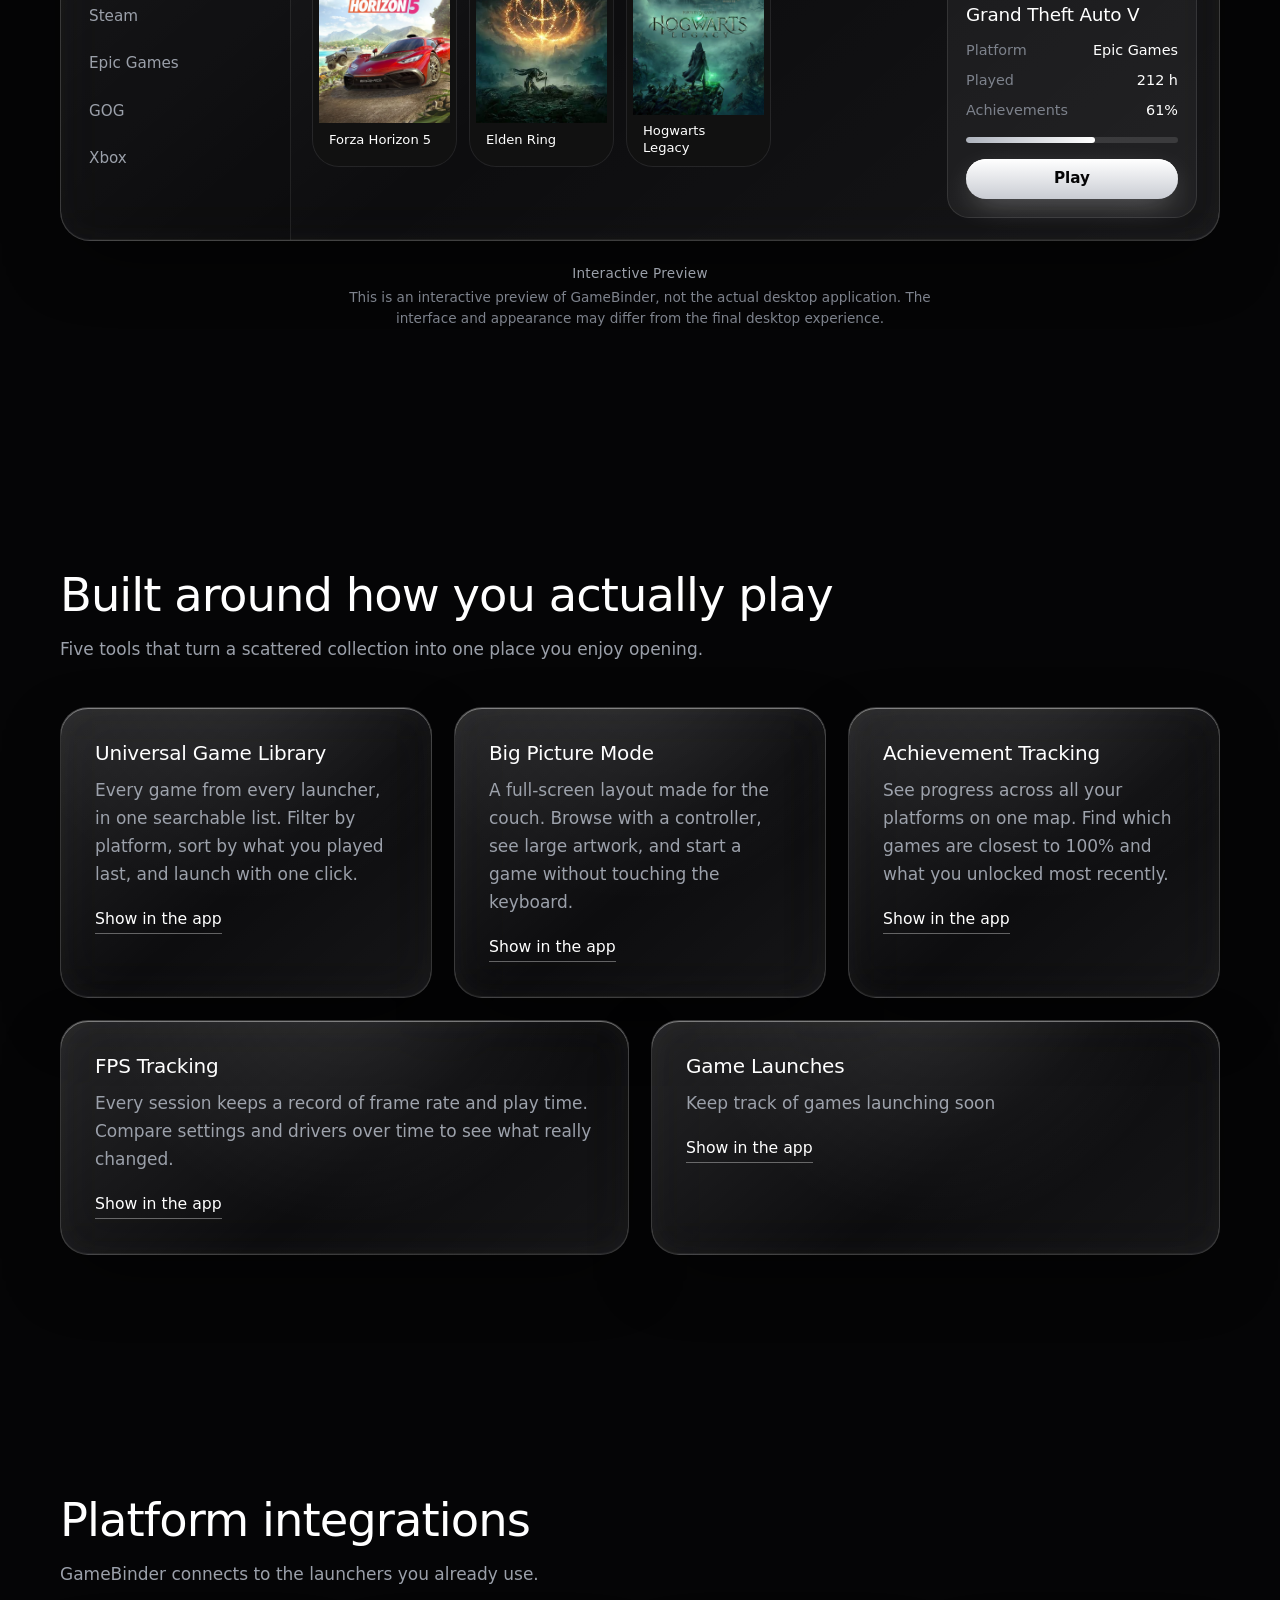
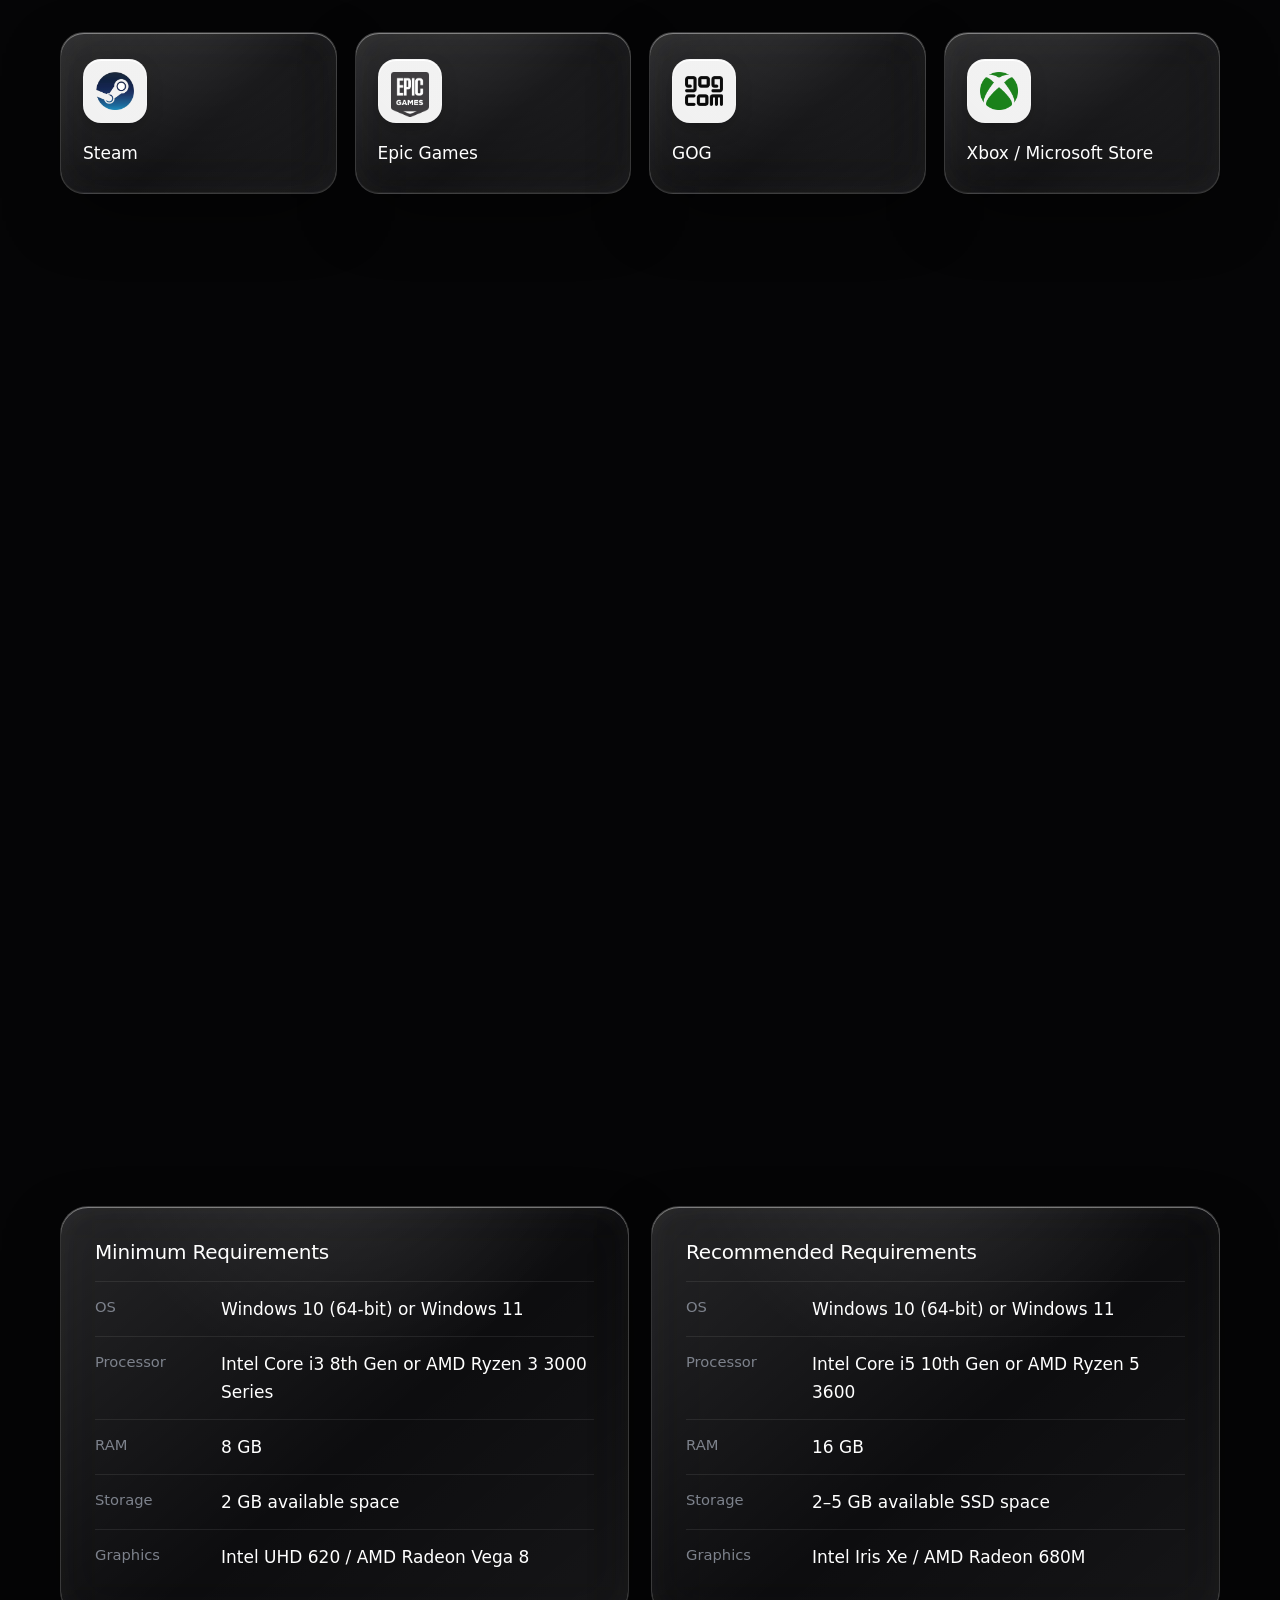
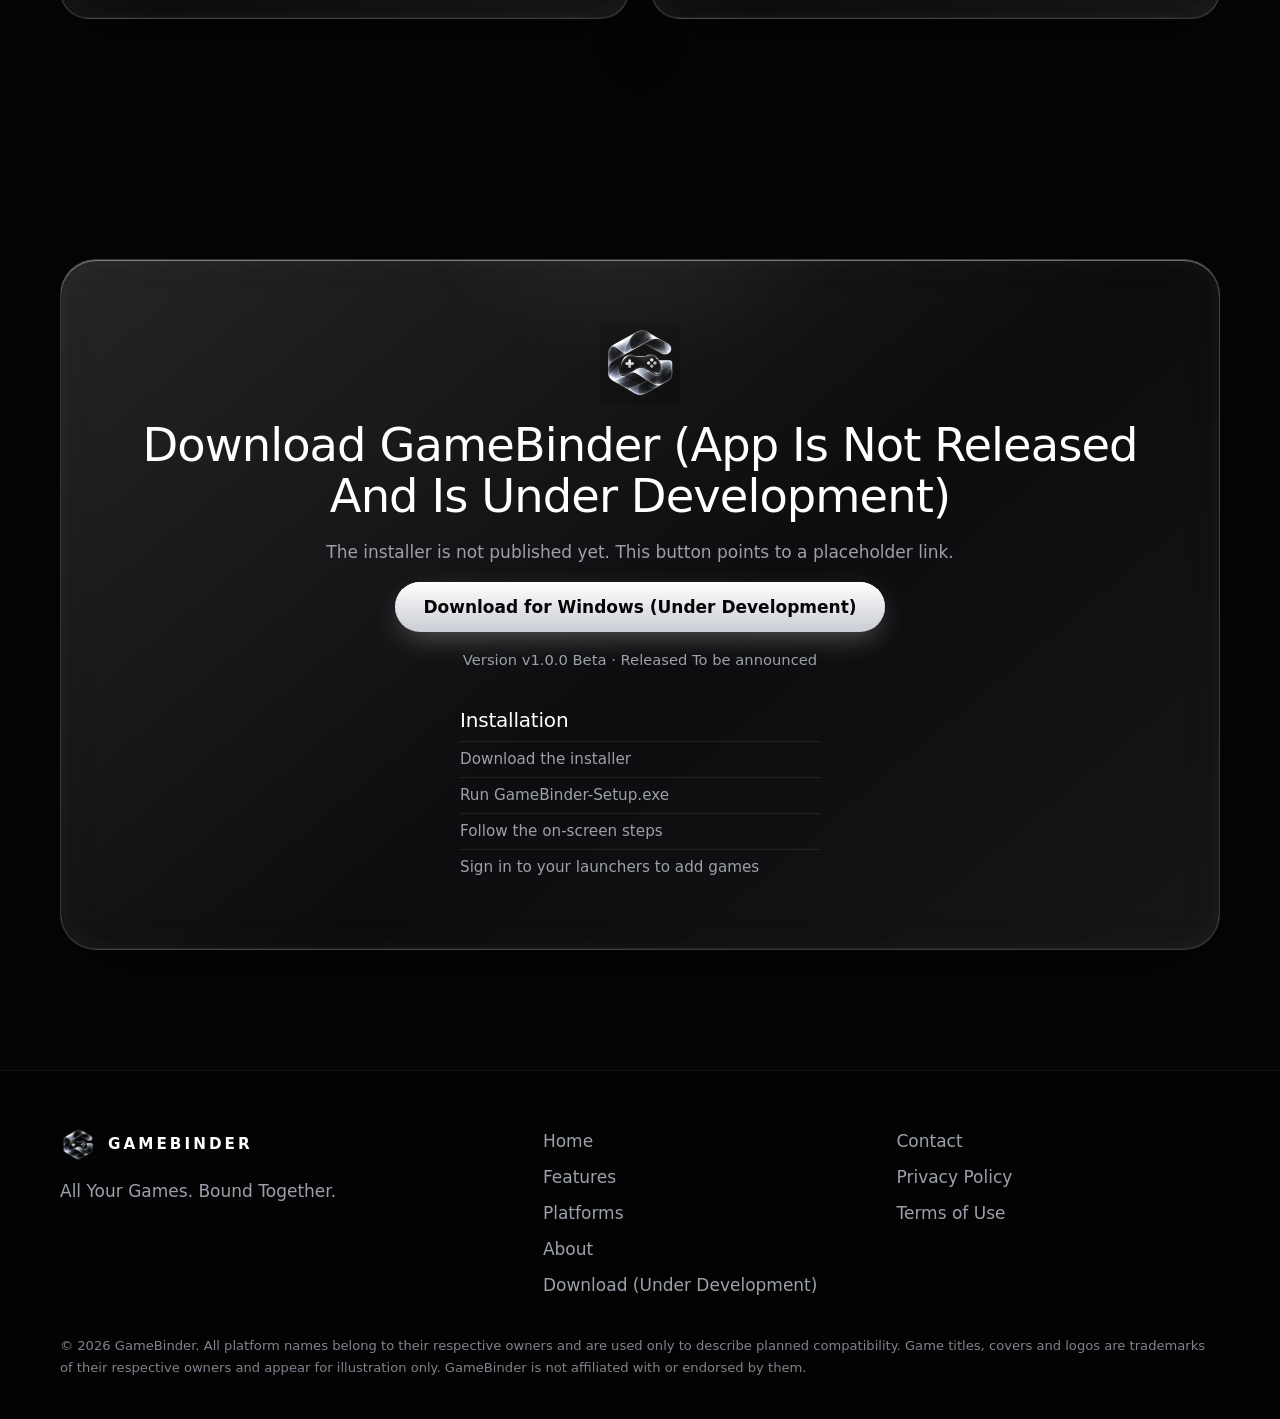
==== commit 567b5e8e: "Add files via upload" ====
--- a/index.html
+++ b/index.html
@@ -4,8 +4,7 @@
 <meta charset="utf-8">
 <meta name="viewport" content="width=device-width, initial-scale=1">
 <title>GameBinder – All Your Games. Bound Together.</title>
-<meta name="description" content="GameBinder is a universal PC gaming library and launcher that brings your games from Steam, Epic Games, GOG and Xbox / Microsoft Store into one single place.">
-<meta name="keywords" content="GameBinder, universal PC game launcher, PC game library, game library manager, PC gaming launcher, game discovery, gaming library organizer, game, gamebinder">
+<meta name="description" content="GameBinder is a universal PC gaming library and launcher that brings your games from Steam, Epic, GOG and more into one place.">
 <meta name="theme-color" content="#050506">
 <link rel="canonical" href="https://gamebinder.github.io/">
 <link rel="icon" type="image/png" href="assets/img/favicon.png">
@@ -18,6 +17,7 @@
 <script type="application/ld+json">{"@context":"https://schema.org","@type":"SoftwareApplication","name":"GameBinder","applicationCategory":"GameApplication","operatingSystem":"Windows","description":"A universal PC gaming library and launcher."}</script>
 <link rel="preload" as="image" href="assets/img/banner.webp">
 <link rel="stylesheet" href="css/style.css">
+<link rel="stylesheet" href="css/motion.css">
 </head>
 <body>
 <a class="skip" href="#main">Skip to content</a>
@@ -75,8 +75,8 @@
           <button role="tab" data-view="library" aria-selected="true">Library</button>
           <button role="tab" data-view="bigpicture" aria-selected="false">Big Picture Mode</button>
           <button role="tab" data-view="atlas" aria-selected="false">Achievement Tracking</button>
-          <button role="tab" data-view="journal" aria-selected="false">FPS Tracking (Under Development)</button>
-          <button role="tab" data-view="launches" aria-selected="false">Track Game Launches (Under Development)</button>
+          <button role="tab" data-view="journal" aria-selected="false">FPS Tracking</button>
+          <button role="tab" data-view="launches" aria-selected="false">Game Launches</button>
         </div>
         <p class="side-h">Platforms</p>
         <div class="filters" id="filters"></div>
@@ -101,7 +101,7 @@
       </div>
     </div>
   </div>
-  <p class="preview-note reveal"><strong>Interactive Preview</strong>This is an interactive preview of GameBinder, not the actual desktop application. The interface and appearance may differ from the desktop experience.</p>
+  <p class="preview-note reveal"><strong>Interactive Preview</strong>This is an interactive preview of GameBinder, not the actual desktop application. The interface and appearance may differ from the final desktop experience.</p>
 </section>
 
 <section id="features" class="wrap features" aria-labelledby="f-h">
@@ -110,8 +110,8 @@
     <article class="glass feat reveal"><h3>Universal Game Library</h3><p>Every game from every launcher, in one searchable list. Filter by platform, sort by what you played last, and launch with one click.</p><button class="link" data-goto="library">Show in the app</button></article>
     <article class="glass feat reveal"><h3>Big Picture Mode</h3><p>A full-screen layout made for the couch. Browse with a controller, see large artwork, and start a game without touching the keyboard.</p><button class="link" data-goto="bigpicture">Show in the app</button></article>
     <article class="glass feat reveal"><h3>Achievement Tracking</h3><p>See progress across all your platforms on one map. Find which games are closest to 100% and what you unlocked most recently.</p><button class="link" data-goto="atlas">Show in the app</button></article>
-    <article class="glass feat reveal"><h3>FPS Tracking (Under Development)</h3><p>Every session keeps a record of frame rate and play time. Compare settings and drivers over time to see what really changed.</p><button class="link" data-goto="journal">Show in the app</button></article>
-    <article class="glass feat reveal"><h3>Track Game Launches (Under Development)</h3><p>Keep track of games launching soon</p><button class="link" data-goto="launches">Show in the app</button></article>
+    <article class="glass feat reveal"><h3>FPS Tracking</h3><p>Every session keeps a record of frame rate and play time. Compare settings and drivers over time to see what really changed.</p><button class="link" data-goto="journal">Show in the app</button></article>
+    <article class="glass feat reveal"><h3>Game Launches</h3><p>Keep track of games launching soon</p><button class="link" data-goto="launches">Show in the app</button></article>
   </div>
 </section>
 
@@ -149,8 +149,9 @@
   <div class="glass dl reveal">
     <img src="assets/img/logo-160.webp" width="80" height="80" alt="">
     <h2 id="d-h">Download GameBinder (App Is Not Released And Is Under Development)</h2>
+    <p>The installer is not published yet. This button points to a placeholder link.</p>
     <a class="btn" href="#" data-download>Download for Windows (Under Development)</a>
-    <p class="meta">Version <span data-version>v1.0.0 Beta</span>
+    <p class="meta">Version <span data-version>v1.0.0 Beta</span> · Released <span data-release>soon</span></p>
     <div class="dl-cols one">
       <div><h3>Installation</h3><ul><li>Download the installer</li><li>Run GameBinder-Setup.exe</li><li>Follow the on-screen steps</li><li>Sign in to your launchers to add games</li></ul></div>
     </div>
@@ -161,7 +162,7 @@
 <footer class="footer">
   <div class="wrap foot-grid">
     <div><a class="brand" href="#home"><img src="assets/img/logo-160.webp" width="36" height="36" alt=""><span>GAMEBINDER</span></a><p class="tag">All Your Games. Bound Together.</p></div>
-    <nav aria-label="Footer"><a href="#home">Home</a><a href="#features">Features</a><a href="#platforms">Platforms</a><a href="#about">About</a><a href="#download">Download</a></nav>
+    <nav aria-label="Footer"><a href="#home">Home</a><a href="#features">Features</a><a href="#platforms">Platforms</a><a href="#about">About</a><a href="#download">Download (Under Development)</a></nav>
     <nav aria-label="Legal"><a href="contact.html">Contact</a><a href="privacy.html">Privacy Policy</a><a href="terms.html">Terms of Use</a></nav>
   </div>
   <p class="wrap legal">© <span id="yr">2026</span> GameBinder. All platform names belong to their respective owners and are used only to describe planned compatibility. Game titles, covers and logos are trademarks of their respective owners and appear for illustration only. GameBinder is not affiliated with or endorsed by them.</p>
@@ -169,5 +170,6 @@
 
 <script src="js/config.js"></script>
 <script src="js/main.js"></script>
+<script src="js/motion.js"></script>
 </body>
 </html>
--- a/css/motion.css
+++ b/css/motion.css
@@ -0,0 +1,244 @@
+/* GameBinder – Motion layer. Loaded after style.css; touches motion only (no copy, colour, type or layout changes).
+
+   House rules
+   1. One easing curve (--ease from style.css) and three durations: fast .25–.35s, base .45–.6s, slow .9–1.2s.
+   2. Entrances and reveals animate the *individual* properties `translate`, `scale` and `opacity`.
+      The existing hover lifts and float loops use `transform`, so the two never fight each other.
+   3. Opacity is only ever animated on a glass surface itself, never on one of its ancestors,
+      otherwise the ancestor becomes a backdrop root and the glass loses its blur mid-fade.
+   4. Everything respects prefers-reduced-motion (see the end of this file and the global rule in style.css). */
+
+:root{--ease-soft:cubic-bezier(.4,0,.2,1)}
+
+/* =========================================================
+   1. Page load: one orchestrated hero entrance, no loader
+   ========================================================= */
+@keyframes fadeIn{from{opacity:0}}
+@keyframes dropIn{from{translate:0 -22px}}
+@keyframes enterUp{from{opacity:0;translate:0 28px}}
+@keyframes enterBlur{from{opacity:0;translate:0 26px;filter:blur(10px)}}
+@keyframes enterPop{from{opacity:0;translate:0 18px;scale:.94}}
+@keyframes enterPreview{from{opacity:0;translate:44px 30px;scale:.965}}
+@keyframes breathe{50%{opacity:.5}}
+
+.nav-wrap{animation:dropIn 1s var(--ease) .05s backwards}
+.nav-wrap .nav{animation:fadeIn 1s var(--ease) .05s backwards}
+
+.hero-logo{animation:enterUp 1s var(--ease) .15s backwards}
+.hero-copy h1{animation:enterBlur 1.2s var(--ease) .28s backwards}
+.hero-copy .lead{animation:enterUp 1s var(--ease) .44s backwards}
+.cta .btn{animation:enterUp .9s var(--ease) .58s backwards}
+.cta .btn:nth-child(2){animation-delay:.68s}
+
+/* The preview window and its chips keep their existing `bob` loop and gain an entrance on top of it */
+.mini-win{animation:bob 9s ease-in-out infinite,enterPreview 1.2s var(--ease) .4s backwards}
+.float{animation:bob 7s ease-in-out infinite,enterPop 1s var(--ease) 1s backwards}
+.mini-toast{animation:bob 7s ease-in-out -3s infinite,enterPop 1s var(--ease) 1.05s backwards}
+.mini-chip{animation:bob 7s ease-in-out infinite,enterPop 1s var(--ease) 1.2s backwards}
+.mini-side i{animation:enterPop .7s var(--ease) backwards}
+.mini-side i:nth-child(1){animation-delay:.75s}.mini-side i:nth-child(2){animation-delay:.82s}
+.mini-side i:nth-child(3){animation-delay:.89s}.mini-side i:nth-child(4){animation-delay:.96s}
+.mini-grid .art{animation:enterPop .8s var(--ease) backwards}
+.mini-grid .art:nth-child(1){animation-delay:.8s}.mini-grid .art:nth-child(2){animation-delay:.87s}
+.mini-grid .art:nth-child(3){animation-delay:.94s}.mini-grid .art:nth-child(4){animation-delay:1.01s}
+.mini-grid .art:nth-child(5){animation-delay:1.08s}.mini-grid .art:nth-child(6){animation-delay:1.15s}
+.mini-fps{animation:fadeIn 1s var(--ease) 1.1s backwards}
+#fpsLive{transition:d .7s linear}
+/* The grid is filled by JS after first paint; reserving its exact final height (2 rows of 2:3 tiles) removes the original's layout shift */
+.mini-grid:empty::before{content:"";grid-column:1/-1;padding-bottom:calc(100% - 10px)}
+
+/* Hero ambience: the empty .hero-bg gets one soft glow behind the preview, breathing on opacity only (cheap, and gives the glass something to refract) */
+.hero-bg{position:absolute;inset:0;overflow:hidden;pointer-events:none}
+.hero-bg::before{content:"";position:absolute;right:-12%;top:6%;width:78vmin;height:78vmin;border-radius:50%;
+  background:radial-gradient(closest-side,rgba(255,255,255,.1),transparent 72%);animation:breathe 9s ease-in-out infinite}
+.hero>.wrap{position:relative;z-index:1}
+
+/* Pointer depth: the preview window and chips drift a few pixels against the cursor (desktop with a mouse only) */
+.hero-preview .glass{transition:transform .5s var(--ease),border-color .4s,box-shadow .5s var(--ease),translate 1.1s var(--ease)}
+@media (hover:hover) and (pointer:fine){
+  .mini-win{translate:calc(var(--px,0)*-9px) calc(var(--py,0)*-6px)}
+  .float{translate:calc(var(--px,0)*-18px) calc(var(--py,0)*-12px)}
+  .mini-chip{translate:calc(var(--px,0)*-12px) calc(var(--py,0)*-9px)}
+}
+
+/* Scroll-linked depth (progressive enhancement: only where scroll-driven animations exist) */
+@supports (animation-timeline:view()){
+  @keyframes heroCopyExit{to{translate:0 -48px}}
+  @keyframes heroPreviewExit{to{translate:0 42px}}
+  @keyframes footIn{from{opacity:0;translate:0 26px}}
+  .hero-copy{animation:heroCopyExit linear both;animation-timeline:view();animation-range:exit 5% exit 85%}
+  .hero-preview{animation:heroPreviewExit linear both;animation-timeline:view();animation-range:exit 0% exit 100%}
+  .footer .wrap{animation:footIn linear both;animation-timeline:view();animation-range:entry 0% entry 75%}
+}
+
+/* =========================================================
+   2. Scroll reveals (staggered per batch by motion.js via --rd)
+   ========================================================= */
+.reveal{opacity:0;transform:none;translate:0 30px;
+  transition:opacity 1s var(--ease) var(--rd,0s),translate 1s var(--ease) var(--rd,0s)}
+.reveal.in{opacity:1;translate:0 0}
+.sec-head.reveal,.about-grid>div.reveal,.preview-note.reveal{filter:blur(6px);
+  transition:opacity 1s var(--ease) var(--rd,0s),translate 1s var(--ease) var(--rd,0s),filter 1s var(--ease) var(--rd,0s)}
+.sec-head.reveal.in,.about-grid>div.reveal.in,.preview-note.reveal.in{filter:none}
+/* Glass cards: re-declare the full glass transition list that .reveal used to overwrite (restores shadow + border fades) */
+.glass.reveal{
+  transition:opacity 1s var(--ease) var(--rd,0s),translate 1s var(--ease) var(--rd,0s),
+    transform .6s var(--ease),border-color .4s,box-shadow .6s var(--ease)}
+
+/* Images: soft zoom-and-unmask when their frame arrives */
+.banner-frame img{clip-path:inset(5% round 24px);scale:1.07;
+  transition:clip-path 1.4s var(--ease) .15s,scale 1.6s var(--ease) .15s,filter .6s var(--ease)}
+.banner-frame.in img{clip-path:inset(0 round 24px);scale:1}
+
+/* =========================================================
+   3. Cards: lift, light shadow, image zoom
+   ========================================================= */
+@media (hover:hover){
+  /* specificity raised so the lift beats `.reveal.in{transform:none}` (it silently blocked the feature cards before) */
+  .feat.glass:hover,.plat-grid li.glass:hover,.req.glass:hover{transform:translateY(-6px);border-color:rgba(255,255,255,.32);
+    box-shadow:inset 0 1px 0 rgba(255,255,255,.45),inset 0 -1px 0 rgba(255,255,255,.06),inset 0 0 28px rgba(255,255,255,.06),0 36px 80px -22px rgba(0,0,0,.85)}
+  .banner-frame:hover{transform:translateY(-4px)}
+  .banner-frame:hover img{filter:brightness(1.08) saturate(1.06)}
+}
+
+/* In-app surfaces */
+.card{transition:transform .45s var(--ease),box-shadow .45s var(--ease)}
+.card .art img,.launch .art img,.details .art img{transition:scale .9s var(--ease),filter .5s var(--ease)}
+@media (hover:hover){
+  .card:hover{box-shadow:0 0 0 1px rgba(255,255,255,.24),0 18px 34px -10px rgba(0,0,0,.7)}
+  .card[aria-pressed=true]:hover{box-shadow:0 0 0 2px #fff,0 18px 34px -10px rgba(0,0,0,.7)}
+  .card:hover .art img{scale:1.07}
+  .launch:hover .art img,.details:hover .art img{scale:1.05}
+  .ring:hover,.stats div:hover,.launch:hover{transform:translateY(-3px);border-color:rgba(255,255,255,.2)}
+  .sessions li:hover{background:rgba(255,255,255,.09)}
+  .bp-tile:not(.on):hover .art img{filter:brightness(1.18)}
+}
+.ring,.stats div,.launch,.sessions li{transition:transform .45s var(--ease),background-color .35s,border-color .35s}
+.card:active{transform:translateY(-1px) scale(.985)}
+@keyframes ringIn{from{box-shadow:0 0 0 10px rgba(255,255,255,0),0 14px 30px rgba(0,0,0,0)}}
+.card[aria-pressed=true]{animation:ringIn .55s var(--ease)}
+
+/* Details panel: contents rise in each time a game is selected, the progress bar fills */
+@keyframes barFill{from{transform:scaleX(0)}}
+@keyframes pop{40%{scale:1.07}}
+.details>*{animation:enterUp .6s var(--ease) backwards}
+.details>:nth-child(2){animation-delay:.05s}.details>:nth-child(3){animation-delay:.1s}
+.details>:nth-child(4){animation-delay:.15s}.details>:nth-child(5){animation-delay:.2s}
+.bar i{transform-origin:0 50%;animation:barFill 1.1s var(--ease) .25s backwards}
+.remind[aria-pressed=true]{animation:pop .5s var(--ease)}
+
+/* View entrances: motion.js adds .enter to a panel when the person switches view or platform filter */
+@keyframes wipe{from{clip-path:inset(0 100% 0 0)}}
+.view.enter .lib-grid .card,.view.enter .atlas .ring{animation:enterPop .7s var(--ease) backwards;animation-delay:calc(var(--i,0)*45ms)}
+.view.enter .stats>div,.view.enter .sessions li,.view.enter .launches>*{animation:enterUp .75s var(--ease) backwards;animation-delay:calc(var(--i,0)*70ms + .08s)}
+.view.enter .chart svg{animation:wipe 1.2s var(--ease) .2s backwards}
+.ring .fg{transition-delay:calc(var(--i,0)*60ms + .15s)}
+
+/* Big Picture polish */
+.bp-exit{transition:background .3s,transform .3s var(--ease)}.bp-exit:active{transform:scale(.95)}
+.bp-tile .art img{transition:filter .5s var(--ease)}
+
+/* =========================================================
+   4. Buttons: lift + scale, light sweep, press, ripple, magnetic pull
+   ========================================================= */
+.btn{position:relative;isolation:isolate;overflow:hidden;
+  transition:transform .35s var(--ease),box-shadow .35s var(--ease),background-color .35s,translate .3s var(--ease)}
+.btn::before,.btn::after{content:"";position:absolute;pointer-events:none;z-index:-1}
+.btn::before{inset:0;border-radius:inherit;translate:-110% 0;
+  background:linear-gradient(100deg,transparent 30%,rgba(255,255,255,.6) 50%,transparent 70%)}
+.btn-ghost::before{background:linear-gradient(100deg,transparent 30%,rgba(255,255,255,.2) 50%,transparent 70%)}
+.btn::after{left:var(--rx,50%);top:var(--ry,50%);width:260px;height:260px;margin:-130px 0 0 -130px;border-radius:50%;opacity:0;transform:scale(0);
+  background:radial-gradient(closest-side,rgba(5,5,6,.2),transparent)}
+.btn-ghost::after{background:radial-gradient(closest-side,rgba(255,255,255,.3),transparent)}
+.btn.rip::after{animation:btnRipple .75s var(--ease)}
+@keyframes btnRipple{from{opacity:1;transform:scale(0)}to{opacity:0;transform:scale(1.6)}}
+@media (hover:hover){
+  .btn:hover{transform:translateY(-2px) scale(1.025)}
+  .btn:hover::before{translate:110% 0;transition:translate .9s var(--ease)}
+}
+.btn:active{transform:translateY(0) scale(.97);transition-duration:.12s}
+.burger{transition:scale .25s var(--ease)}.burger:active{scale:.9}
+
+/* =========================================================
+   5. Navigation: sliding active pill, scrolled state, brand, mobile menu stagger
+   ========================================================= */
+.nav-wrap .nav{transition:transform .5s var(--ease),border-color .5s,box-shadow .5s}
+.nav-wrap.scrolled .nav{border-color:rgba(255,255,255,.24)}
+.brand img{transition:transform .5s var(--ease)}
+@media (hover:hover){.brand:hover img{transform:scale(1.08)}}
+.brand:active img{transform:scale(.96)}
+
+/* Shared "glider": one soft pill slides to whichever item is active (nav links, app views, platform filters) */
+.menu::before,.views::before,.filters::before{content:"";position:absolute;left:0;top:0;z-index:0;pointer-events:none;border-radius:999px;
+  width:var(--gw,0px);height:var(--gh,0px);translate:var(--gx,0px) var(--gy,0px);opacity:var(--go,0);transition:none}
+.glider-ready::before{transition:translate .55s var(--ease),width .55s var(--ease),height .55s var(--ease),opacity .3s}
+.views::before,.filters::before{border-radius:14px}
+.views,.filters{position:relative}
+.views button,.filters button{position:relative;z-index:1}
+.views::before{background:rgba(255,255,255,.14);box-shadow:inset 0 1px 0 rgba(255,255,255,.25)}
+.filters::before{background:rgba(255,255,255,.1)}
+.views.has-glider button[aria-selected=true],.filters.has-glider button[aria-pressed=true]{background:transparent;box-shadow:none}
+.views.has-glider button[aria-selected=true]:hover,.filters.has-glider button[aria-pressed=true]:hover{background:rgba(255,255,255,.04)}
+@media (min-width:761px){
+  .menu{position:relative}
+  .menu::before{background:rgba(255,255,255,.1)}
+  .menu a:not(.btn){position:relative;z-index:1}
+  .menu.has-glider a.active:not(:hover){background:transparent}
+}
+
+/* Text links: the underline draws in from the left */
+.link{border-bottom-color:transparent;
+  background:linear-gradient(rgba(255,255,255,.35),rgba(255,255,255,.35)) 0 100%/100% 1px no-repeat,linear-gradient(#fff,#fff) 0 100%/0% 1px no-repeat;
+  transition:background-size .5s var(--ease),opacity .3s}
+.link:hover{border-bottom-color:transparent;background-size:100% 1px,100% 1px}
+.link:active{opacity:.7}
+
+/* Sidebar + footer links */
+.views button,.filters button{transition:background .3s,color .3s,translate .3s var(--ease)}
+@media (hover:hover){.views button:hover,.filters button:hover{translate:2px 0}}
+.foot-grid nav a{transition:color .3s,translate .35s var(--ease)}
+@media (hover:hover){.foot-grid nav a:hover{translate:4px 0}}
+
+@media (max-width:760px){
+  .menu li{opacity:0;translate:0 8px;transition:opacity .4s var(--ease),translate .4s var(--ease)}
+  .menu.open li{opacity:1;translate:0 0}
+  .menu.open li:nth-child(1){transition-delay:.05s}.menu.open li:nth-child(2){transition-delay:.1s}
+  .menu.open li:nth-child(3){transition-delay:.15s}.menu.open li:nth-child(4){transition-delay:.2s}
+  .menu.open li:nth-child(5){transition-delay:.25s}
+}
+
+/* =========================================================
+   6. Micro-interactions
+   ========================================================= */
+.progress{position:fixed;left:0;right:0;top:0;height:2px;z-index:60;pointer-events:none;transform-origin:0 50%;
+  transform:scaleX(var(--p,0));opacity:0;transition:opacity .4s;
+  background:linear-gradient(90deg,rgba(255,255,255,.15),rgba(255,255,255,.85))}
+.progress.on{opacity:1}
+@keyframes nudge{40%{border-color:rgba(255,255,255,.4);
+  box-shadow:inset 0 1px 0 rgba(255,255,255,.4),inset 0 -1px 0 rgba(255,255,255,.06),inset 0 0 28px rgba(255,255,255,.04),0 24px 70px -20px rgba(0,0,0,.7),0 0 0 1px rgba(255,255,255,.25),0 0 70px rgba(255,255,255,.14)}}
+.app.nudge{animation:nudge 1.5s var(--ease)}
+
+/* Legal / contact pages */
+.legal-page .brand{animation:enterUp .8s var(--ease) backwards}
+.legal-page .glass.dl{animation:enterUp 1s var(--ease) .12s backwards}
+
+/* =========================================================
+   7. Page transitions between pages (cross-document view transitions, where supported)
+   ========================================================= */
+@media (prefers-reduced-motion:no-preference){
+  @view-transition{navigation:auto}
+  ::view-transition-group(root){animation-duration:.5s;animation-timing-function:var(--ease-soft)}
+  ::view-transition-old(root){animation-duration:.32s}
+  ::view-transition-new(root){animation-duration:.5s}
+}
+
+/* =========================================================
+   8. Reduced motion: the final state is shown immediately
+   ========================================================= */
+@media (prefers-reduced-motion:reduce){
+  .reveal,.reveal.in{opacity:1;translate:none;scale:none;filter:none}
+  .banner-frame img{clip-path:none;scale:none}
+  .hero-bg,.progress{display:none}
+  .menu li{opacity:1;translate:none}
+  .btn::before,.btn::after{display:none}
+}
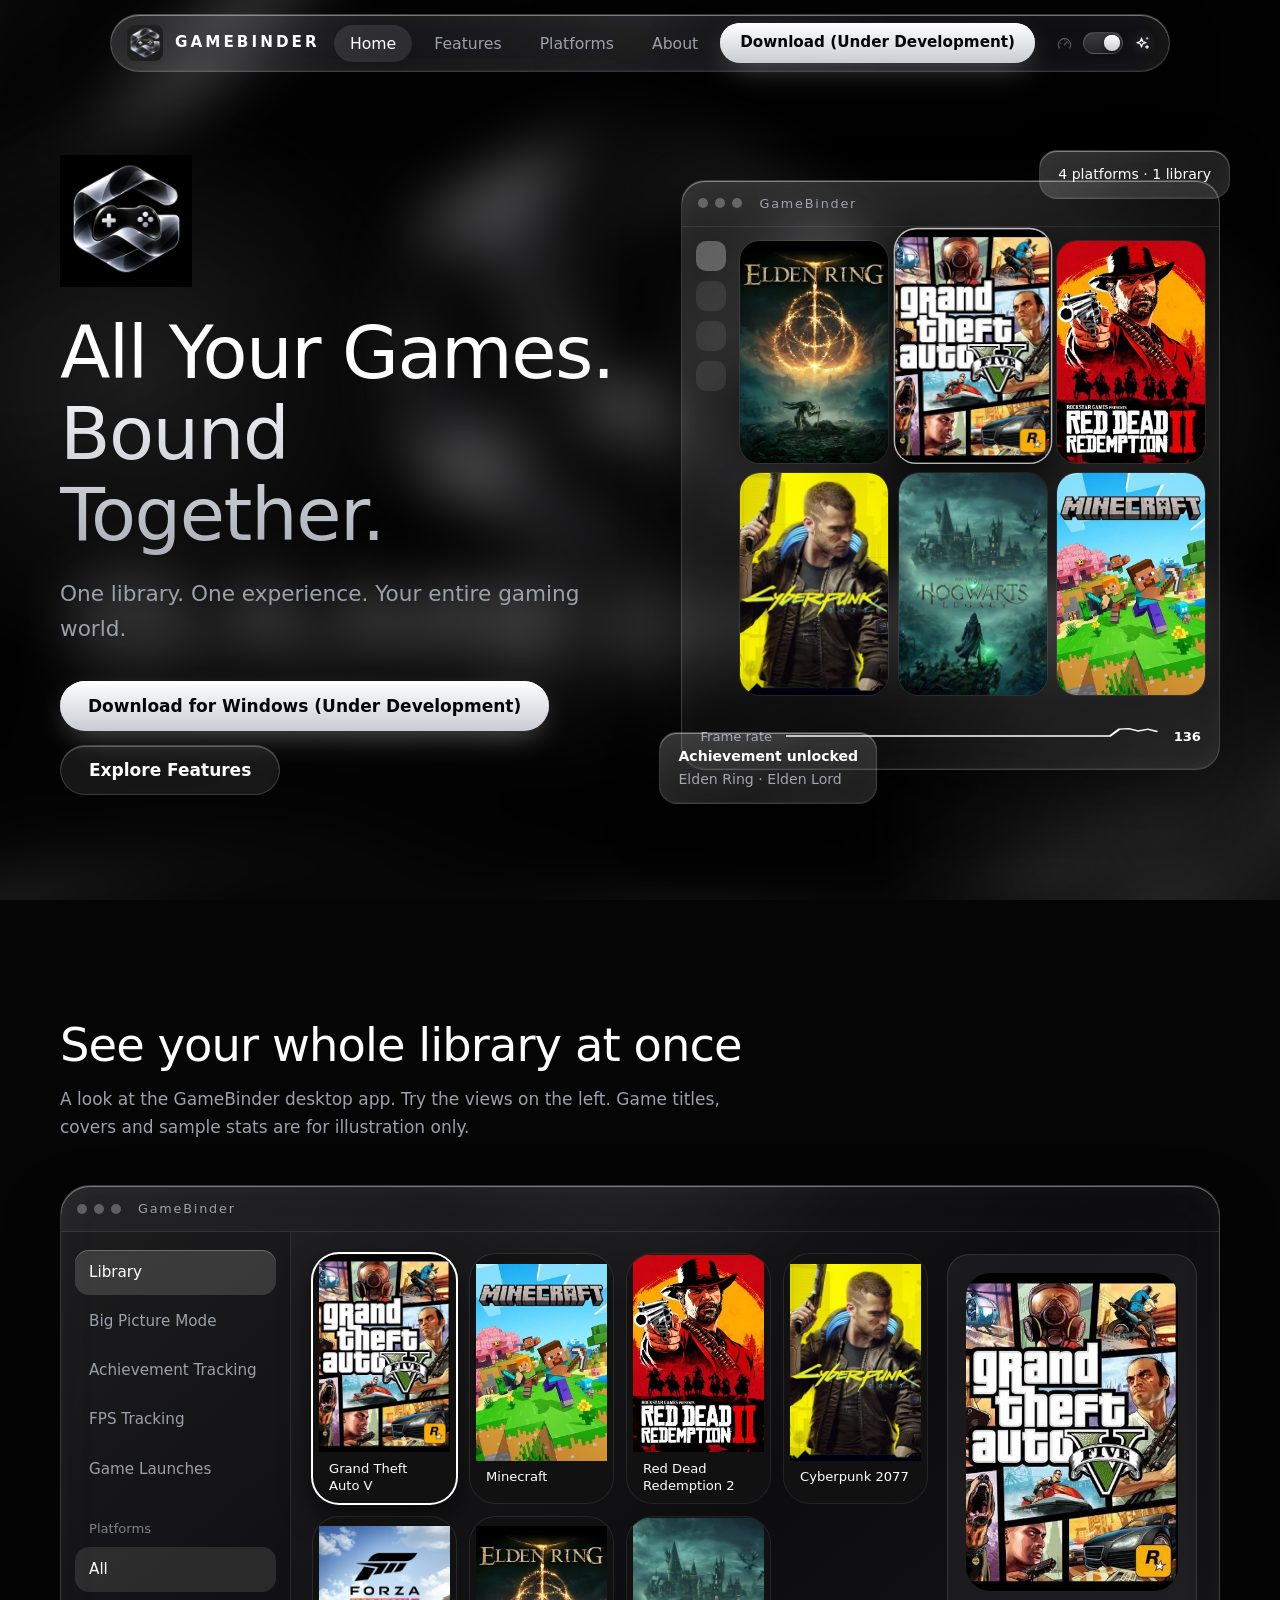
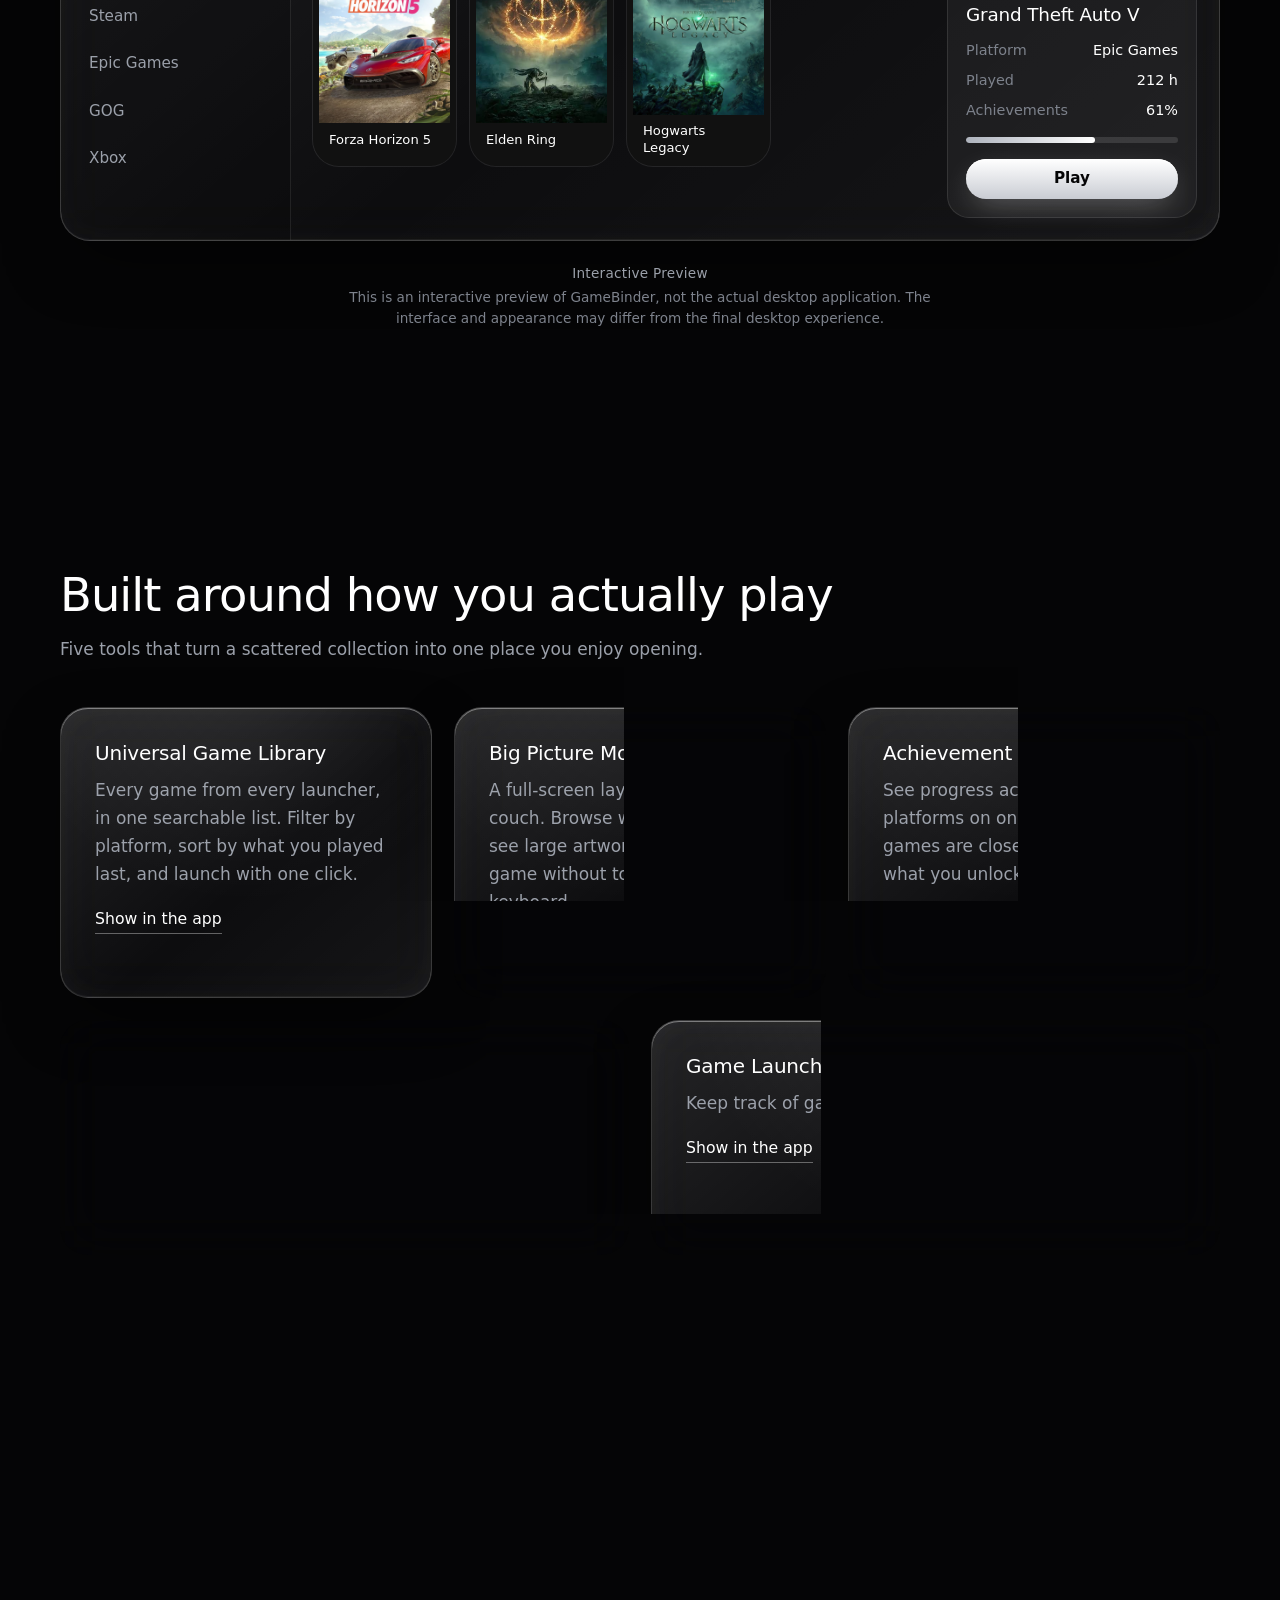
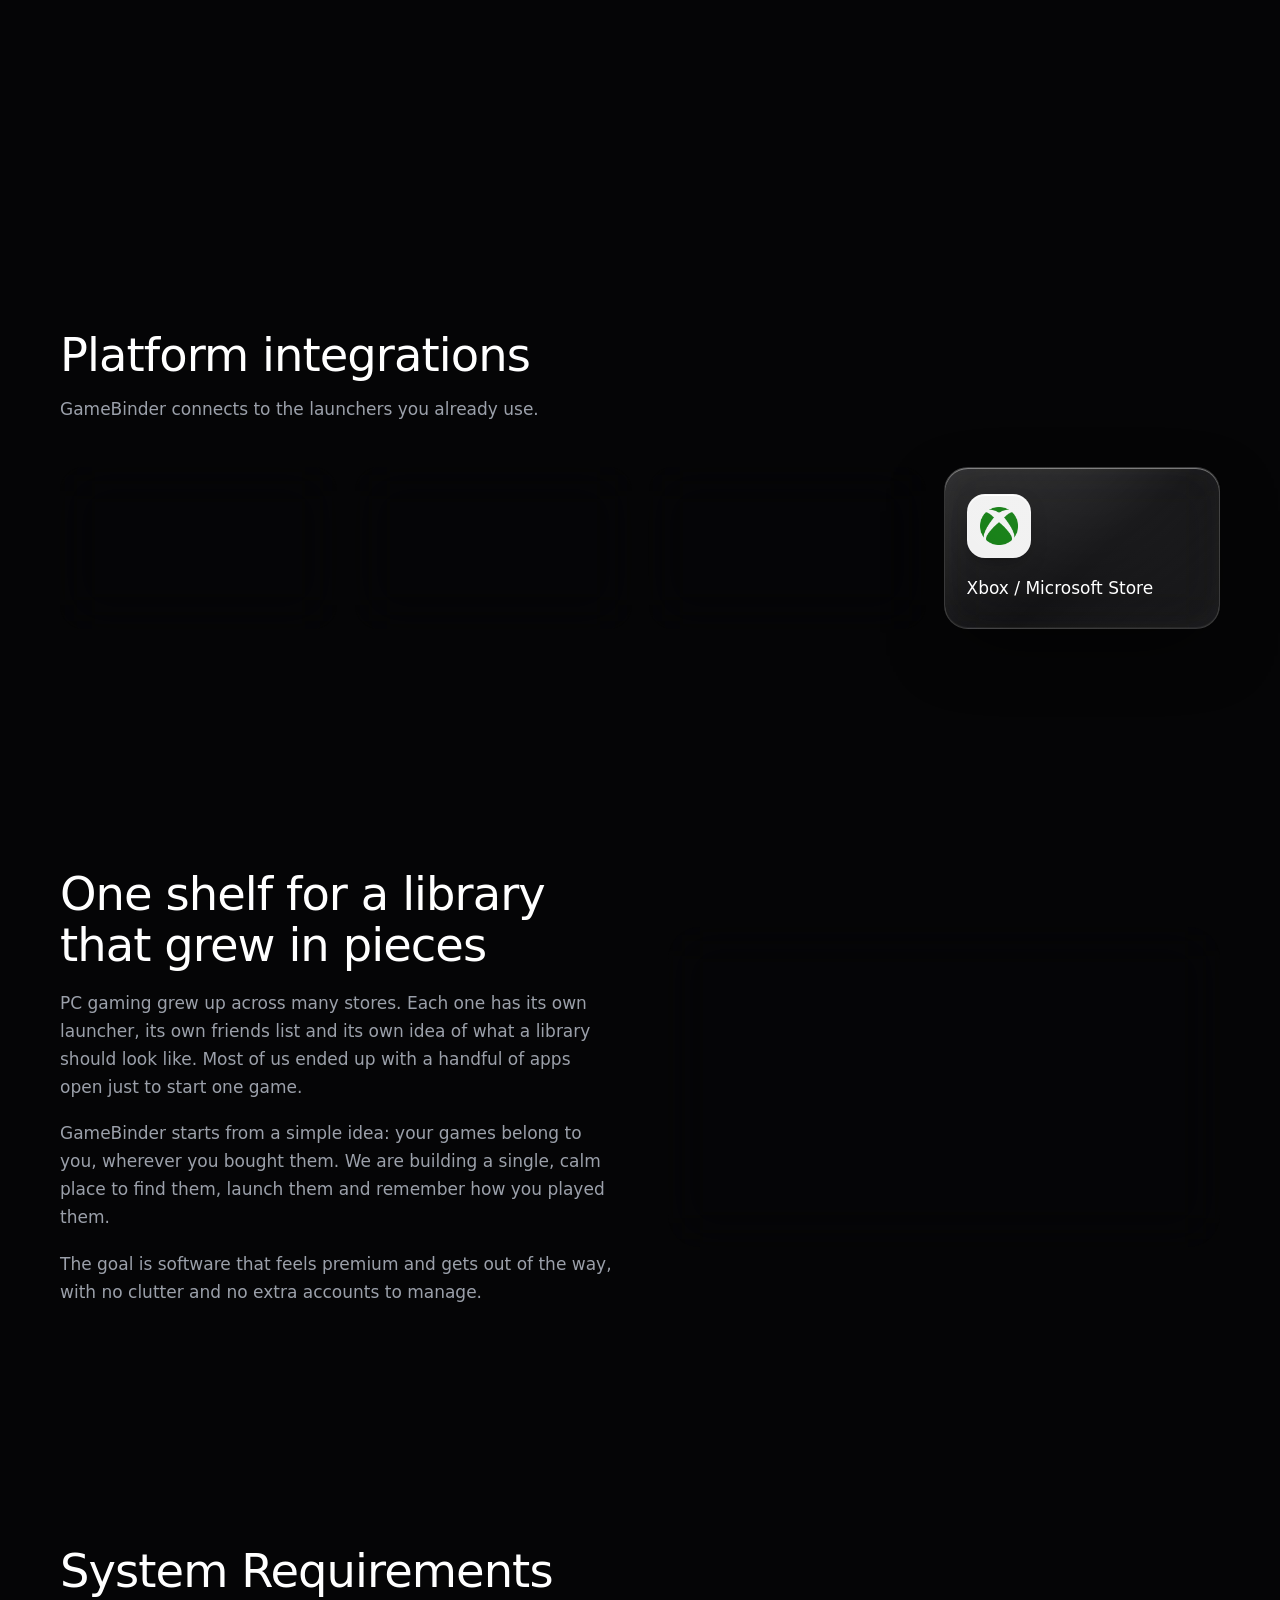
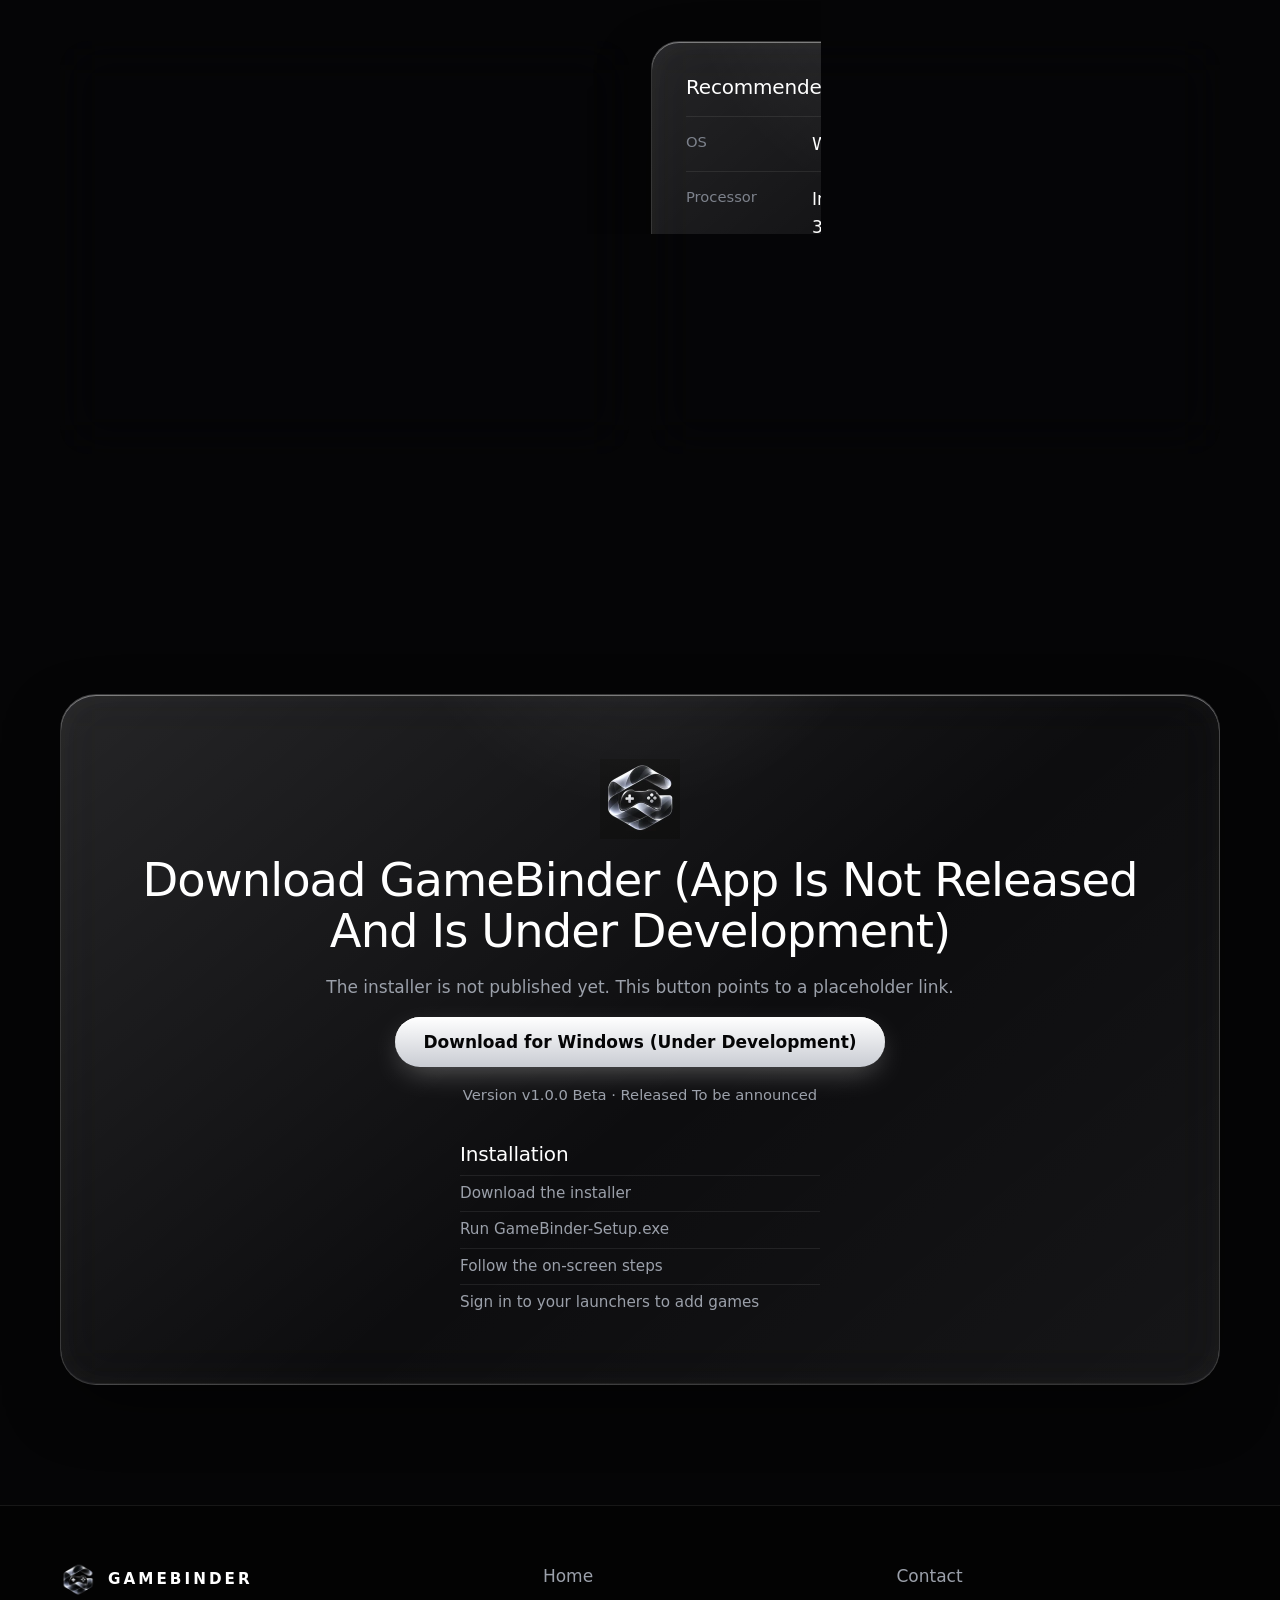
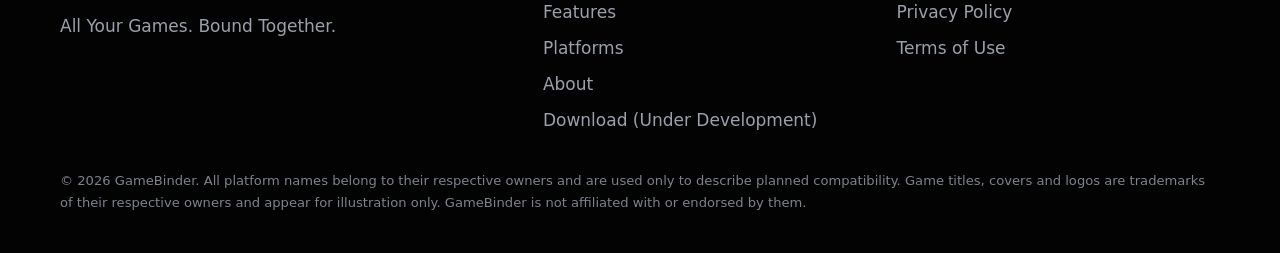
==== commit ada3b269: "Add files via upload" ====
--- a/index.html
+++ b/index.html
@@ -16,6 +16,7 @@
 <meta name="twitter:card" content="summary_large_image">
 <script type="application/ld+json">{"@context":"https://schema.org","@type":"SoftwareApplication","name":"GameBinder","applicationCategory":"GameApplication","operatingSystem":"Windows","description":"A universal PC gaming library and launcher."}</script>
 <link rel="preload" as="image" href="assets/img/banner.webp">
+<script>(function(){var d=document.documentElement,m;try{m=localStorage.getItem('gb-anim-mode')}catch(e){}if(m!=='performance'&&m!=='quality'){m=window.matchMedia&&matchMedia('(prefers-reduced-motion: reduce)').matches?'performance':'quality'}d.setAttribute('data-anim-mode',m)})()</script>
 <link rel="stylesheet" href="css/style.css">
 <link rel="stylesheet" href="css/motion.css">
 </head>
@@ -34,6 +35,7 @@
       <li><a href="#about">About</a></li>
       <li><a class="btn btn-sm" href="#download">Download (Under Development)</a></li>
     </ul>
+  <div class="mode" role="group" aria-label="Animation mode"><span class="mode-ico mode-perf" role="img" aria-label="Performance Mode" data-tip="Performance Mode"><svg viewBox="0 0 24 24" fill="none" stroke="currentColor" stroke-width="1.7" stroke-linecap="round" stroke-linejoin="round" aria-hidden="true" focusable="false"><path d="M4.6 18.2a8.6 8.6 0 1 1 14.8 0"/><path d="M12 13.5l3.5-4.2"/><path d="M6.3 11.3l.9.5M12 6.4v1.1M17.7 11.3l-.9.5" opacity=".65"/><circle cx="12" cy="13.6" r="1.15" fill="currentColor" stroke="none"/></svg></span><button type="button" class="mode-switch" role="switch" aria-checked="true" aria-label="Quality Mode"><i></i></button><span class="mode-ico mode-qual" role="img" aria-label="Quality Mode" data-tip="Quality Mode"><svg viewBox="0 0 24 24" fill="none" stroke="currentColor" stroke-width="1.7" stroke-linecap="round" stroke-linejoin="round" aria-hidden="true" focusable="false"><path d="M10.6 4.4l1.6 4.7 4.7 1.6-4.7 1.6-1.6 4.7-1.6-4.7-4.7-1.6 4.7-1.6z"/><path d="M18.4 14.8v4M16.4 16.8h4"/><path d="M18.6 3.6v2.2M17.5 4.7h2.2" opacity=".7"/></svg></span></div>
   </nav>
 </header>
 
@@ -112,6 +114,29 @@
     <article class="glass feat reveal"><h3>Achievement Tracking</h3><p>See progress across all your platforms on one map. Find which games are closest to 100% and what you unlocked most recently.</p><button class="link" data-goto="atlas">Show in the app</button></article>
     <article class="glass feat reveal"><h3>FPS Tracking</h3><p>Every session keeps a record of frame rate and play time. Compare settings and drivers over time to see what really changed.</p><button class="link" data-goto="journal">Show in the app</button></article>
     <article class="glass feat reveal"><h3>Game Launches</h3><p>Keep track of games launching soon</p><button class="link" data-goto="launches">Show in the app</button></article>
+    <article class="glass feat feat-ai reveal"><div class="ai-copy"><h3>GameBinder AI</h3><p>Your intelligent gaming companion. Discover smarter ways to manage, organize and experience your game library with AI-powered features.</p></div><div class="ai-visual" aria-hidden="true"><svg class="ai-svg" viewBox="0 0 360 240" fill="none" aria-hidden="true" focusable="false">
+        <defs>
+          <radialGradient id="aiGlow" cx="50%" cy="50%" r="50%"><stop offset="0" stop-color="#fff" stop-opacity=".24"/><stop offset="1" stop-color="#fff" stop-opacity="0"/></radialGradient>
+          <linearGradient id="aiRing" x1="0" y1="0" x2="1" y2="1"><stop offset="0" stop-color="#fff" stop-opacity=".9"/><stop offset=".5" stop-color="#cfd5e2" stop-opacity=".12"/><stop offset="1" stop-color="#fff" stop-opacity=".65"/></linearGradient>
+          <linearGradient id="aiCore" x1="0" y1="0" x2="0" y2="1"><stop offset="0" stop-color="#fff"/><stop offset="1" stop-color="#9aa0ac"/></linearGradient>
+        </defs>
+        <circle class="ai-glow" cx="180" cy="120" r="118" fill="url(#aiGlow)"/>
+        <g class="ai-net" stroke="#fff" stroke-opacity=".2" stroke-width="1">
+          <path d="M180 120L78 70M180 120L108 172M180 120L262 54M180 120L288 166M180 120L212 36M180 120L148 210M180 120L56 130M78 70L56 130M262 54L212 36M288 166L318 112M262 54L318 112M108 172L148 210"/>
+        </g>
+        <g class="ai-orbit o1"><g transform="rotate(-24 180 120)"><ellipse class="ai-ring" cx="180" cy="120" rx="128" ry="46" stroke="url(#aiRing)" stroke-width="1.2"/><circle cx="308" cy="120" r="3.6" fill="#fff"/></g></g>
+        <g class="ai-orbit o2"><g transform="rotate(34 180 120)"><ellipse class="ai-ring" cx="180" cy="120" rx="98" ry="34" stroke="url(#aiRing)" stroke-width="1" stroke-dasharray="2 5"/><circle cx="82" cy="120" r="2.8" fill="#dfe3ec"/></g></g>
+        <g class="ai-nodes" fill="#fff">
+          <circle class="ai-node" style="--d:0s" cx="78" cy="70" r="4"/><circle class="ai-node" style="--d:-1.2s" cx="108" cy="172" r="3"/>
+          <circle class="ai-node" style="--d:-2.4s" cx="262" cy="54" r="4.4"/><circle class="ai-node" style="--d:-.6s" cx="288" cy="166" r="3.2"/>
+          <circle class="ai-node" style="--d:-3s" cx="212" cy="36" r="2.6"/><circle class="ai-node" style="--d:-1.8s" cx="148" cy="210" r="3"/>
+          <circle class="ai-node" style="--d:-2.8s" cx="56" cy="130" r="2.6"/><circle class="ai-node" style="--d:-.2s" cx="318" cy="112" r="3"/>
+        </g>
+        <circle cx="180" cy="120" r="44" stroke="#fff" stroke-opacity=".16"/>
+        <g class="ai-core"><path d="M180 84C183.2 106 194 116.8 216 120C194 123.2 183.2 134 180 156C176.8 134 166 123.2 144 120C166 116.8 176.8 106 180 84Z" fill="url(#aiCore)"/></g>
+        <path class="ai-spark s1" d="M252 80C253 86 255 88 261 89C255 90 253 92 252 98C251 92 249 90 243 89C249 88 251 86 252 80Z" fill="#fff" fill-opacity=".85"/>
+        <path class="ai-spark s2" d="M104 160C104.7 164 106 165.3 110 166C106 166.7 104.7 168 104 172C103.3 168 102 166.7 98 166C102 165.3 103.3 164 104 160Z" fill="#fff" fill-opacity=".7"/>
+      </svg><span class="ai-mote" style="--x:12%;--y:72%;--s:3px;--d:0s;--t:7s"></span><span class="ai-mote" style="--x:24%;--y:40%;--s:2px;--d:-2s;--t:9s"></span><span class="ai-mote" style="--x:38%;--y:82%;--s:2px;--d:-4s;--t:8s"></span><span class="ai-mote" style="--x:52%;--y:30%;--s:3px;--d:-1s;--t:10s"></span><span class="ai-mote" style="--x:66%;--y:76%;--s:2px;--d:-5s;--t:7.5s"></span><span class="ai-mote" style="--x:78%;--y:36%;--s:3px;--d:-3s;--t:9s"></span><span class="ai-mote" style="--x:88%;--y:64%;--s:2px;--d:-6s;--t:8.5s"></span><span class="ai-mote" style="--x:46%;--y:60%;--s:2px;--d:-2.5s;--t:11s"></span><span class="ai-mote" style="--x:70%;--y:20%;--s:2px;--d:-7s;--t:9.5s"></span></div></article>
   </div>
 </section>
 
--- a/css/style.css
+++ b/css/style.css
@@ -217,3 +217,78 @@
 .req dt{color:#7d828c;font-size:.92rem}.req dd{color:#fff;font-weight:400}
 .dl-cols.one{grid-template-columns:1fr;max-width:360px}
 @media (max-width:760px){.req-grid{grid-template-columns:1fr}.req{padding:26px}.req dl>div{grid-template-columns:1fr;gap:2px}}
+
+/* ---------- Animation-mode toggle (icon-only, lives in the navbar) ---------- */
+.nav .menu{margin-left:auto}
+.mode{display:flex;align-items:center;gap:8px;margin-left:14px;padding:0 6px 0 4px;flex:none}
+.mode-ico{position:relative;display:grid;place-items:center;width:22px;height:22px;color:var(--mist);cursor:pointer;transition:color .3s}
+.mode-ico svg{width:17px;height:17px;display:block;opacity:.5;transition:opacity .3s,filter .3s}
+html:not([data-anim-mode=performance]) .mode-qual,html[data-anim-mode=performance] .mode-perf{color:#fff}
+html:not([data-anim-mode=performance]) .mode-qual svg,html[data-anim-mode=performance] .mode-perf svg{opacity:1;filter:drop-shadow(0 0 6px rgba(255,255,255,.45))}
+.mode-ico:hover svg{opacity:.85}
+.mode-switch{position:relative;flex:none;width:40px;height:22px;padding:0;border-radius:999px;border:1px solid var(--edge);cursor:pointer;
+  background:linear-gradient(180deg,rgba(255,255,255,.2),rgba(255,255,255,.08));
+  box-shadow:inset 0 1px 2px rgba(0,0,0,.45),inset 0 1px 0 rgba(255,255,255,.16);transition:background .35s,border-color .35s}
+.mode-switch::before{content:"";position:absolute;inset:-12px -4px}
+.mode-switch i{position:absolute;top:2px;left:2px;width:16px;height:16px;border-radius:50%;
+  background:linear-gradient(180deg,#fff,#c9ccd3);box-shadow:0 2px 6px rgba(0,0,0,.55),inset 0 1px 0 #fff;
+  transform:translateX(18px);transition:transform .38s var(--ease)}
+html[data-anim-mode=performance] .mode-switch{background:rgba(255,255,255,.05)}
+html[data-anim-mode=performance] .mode-switch i{transform:none}
+/* tooltips: hover on an icon, or keyboard focus on the switch (shows the active mode) */
+.mode-ico::after{content:attr(data-tip);position:absolute;top:calc(100% + 16px);left:50%;translate:-50% 4px;white-space:nowrap;
+  padding:6px 11px;border-radius:11px;font-size:.78rem;line-height:1.2;color:#fff;font-weight:500;letter-spacing:.01em;
+  background:rgba(16,17,20,.94);border:1px solid var(--edge);box-shadow:0 12px 30px -10px rgba(0,0,0,.85);
+  opacity:0;pointer-events:none;transition:opacity .2s,translate .25s var(--ease);z-index:5}
+.mode-ico:hover::after,
+html:not([data-anim-mode=performance]) .mode:has(.mode-switch:focus-visible) .mode-qual::after,
+html[data-anim-mode=performance] .mode:has(.mode-switch:focus-visible) .mode-perf::after{opacity:1;translate:-50% 0}
+@media (hover:none){.mode-ico::after{display:none}}
+/* The inline menu + brand + toggle need ~1000px; below that the existing burger menu takes over (same menu, earlier breakpoint) */
+@media (max-width:1080px){
+  .burger{display:block;order:2}
+  .menu{position:absolute;top:calc(100% + 10px);left:14px;right:14px;flex-direction:column;align-items:stretch;padding:14px;border-radius:26px;margin-left:0;
+    background:rgba(18,19,22,.8);-webkit-backdrop-filter:blur(30px);backdrop-filter:blur(30px);border:1px solid var(--edge);
+    opacity:0;visibility:hidden;transform:translateY(-8px);transition:all .35s var(--ease)}
+  .menu.open{opacity:1;visibility:visible;transform:none}.menu a{text-align:center}
+  .nav{position:relative}
+  .mode{order:1;margin-left:auto;margin-right:6px}
+}
+@media (min-width:761px) and (max-width:1080px){.menu{left:auto;width:min(380px,calc(100% - 28px))}}
+@media (max-width:430px){
+  .brand{gap:9px;letter-spacing:.14em;font-size:.88rem}
+  .burger{width:40px}.burger span{left:11px;right:11px}
+  .mode{gap:5px;padding:0 2px;margin-right:2px}
+  .mode-ico{width:20px}.mode-ico svg{width:16px;height:16px}
+  .mode-switch{width:36px;height:20px}.mode-switch i{width:14px;height:14px;transform:translateX(16px)}
+}
+
+@media (max-width:340px){
+  .brand{gap:7px;letter-spacing:.08em;font-size:.8rem}.brand img{width:30px;height:30px}
+  .mode{gap:3px;margin-right:0}.mode-ico{width:18px}.mode-ico svg{width:15px;height:15px}
+  .mode-switch{width:32px;height:18px}.mode-switch i{width:12px;height:12px;transform:translateX(14px)}
+  .burger{width:36px}.burger span{left:9px;right:9px}
+}
+
+/* ---------- GameBinder AI feature card ---------- */
+.feat.feat-ai{grid-column:1/-1;display:grid;grid-template-columns:minmax(0,1.05fr) minmax(0,.95fr);align-items:center;gap:clamp(20px,4vw,52px);
+  padding:clamp(28px,4.5vw,52px);overflow:hidden;
+  background:radial-gradient(90% 130% at 100% 0%,rgba(255,255,255,.13),transparent 56%),
+    radial-gradient(70% 100% at 0% 100%,rgba(190,200,222,.08),transparent 62%),
+    linear-gradient(140deg,var(--glass-a),var(--glass-b) 55%,rgba(255,255,255,.07))}
+/* refined gradient hairline: bright at the top-left and bottom-right corners, quiet between */
+.feat-ai::after{content:"";position:absolute;inset:0;border-radius:inherit;padding:1px;pointer-events:none;
+  background:linear-gradient(135deg,rgba(255,255,255,.6),rgba(255,255,255,.07) 32%,rgba(255,255,255,.04) 68%,rgba(255,255,255,.38));
+  -webkit-mask:linear-gradient(#000 0 0) content-box,linear-gradient(#000 0 0);-webkit-mask-composite:xor;
+  mask:linear-gradient(#000 0 0) content-box exclude,linear-gradient(#000 0 0)}
+.feat-ai .ai-copy{position:relative;z-index:1}
+.feat-ai h3{font-size:clamp(1.55rem,2.8vw,2.2rem);font-weight:400;letter-spacing:-.02em;
+  background:linear-gradient(180deg,#fff 30%,#b4b9c4);-webkit-background-clip:text;background-clip:text;color:transparent}
+.feat-ai p{font-size:clamp(1rem,1.5vw,1.12rem);margin-top:14px;max-width:46ch}
+.ai-visual{position:relative;width:100%;max-width:460px;justify-self:end;aspect-ratio:3/2}
+.ai-svg{position:absolute;inset:0;width:100%;height:100%;display:block;overflow:visible}
+.ai-mote{position:absolute;left:var(--x);top:var(--y);width:var(--s);height:var(--s);border-radius:50%;background:#fff;opacity:0;pointer-events:none}
+@media (max-width:760px){
+  .feat.feat-ai{grid-template-columns:1fr;gap:8px}
+  .ai-visual{justify-self:center;max-width:380px;order:-1;margin-bottom:6px}
+}
--- a/css/motion.css
+++ b/css/motion.css
@@ -19,6 +19,8 @@
 @keyframes enterBlur{from{opacity:0;translate:0 26px;filter:blur(10px)}}
 @keyframes enterPop{from{opacity:0;translate:0 18px;scale:.94}}
 @keyframes enterPreview{from{opacity:0;translate:44px 30px;scale:.965}}
+/* stacked layout: no sideways travel (keeps the page from ever being wider than the screen mid-entrance) */
+@media (max-width:980px){@keyframes enterPreview{from{opacity:0;translate:0 30px;scale:.965}}}
 @keyframes breathe{50%{opacity:.5}}
 
 .nav-wrap{animation:dropIn 1s var(--ease) .05s backwards}
@@ -52,6 +54,7 @@
 .hero-bg::before{content:"";position:absolute;right:-12%;top:6%;width:78vmin;height:78vmin;border-radius:50%;
   background:radial-gradient(closest-side,rgba(255,255,255,.1),transparent 72%);animation:breathe 9s ease-in-out infinite}
 .hero>.wrap{position:relative;z-index:1}
+.hero{overflow-x:clip}
 
 /* Pointer depth: the preview window and chips drift a few pixels against the cursor (desktop with a mouse only) */
 .hero-preview .glass{transition:transform .5s var(--ease),border-color .4s,box-shadow .5s var(--ease),translate 1.1s var(--ease)}
@@ -179,7 +182,7 @@
 .filters::before{background:rgba(255,255,255,.1)}
 .views.has-glider button[aria-selected=true],.filters.has-glider button[aria-pressed=true]{background:transparent;box-shadow:none}
 .views.has-glider button[aria-selected=true]:hover,.filters.has-glider button[aria-pressed=true]:hover{background:rgba(255,255,255,.04)}
-@media (min-width:761px){
+@media (min-width:1081px){
   .menu{position:relative}
   .menu::before{background:rgba(255,255,255,.1)}
   .menu a:not(.btn){position:relative;z-index:1}
@@ -199,7 +202,7 @@
 .foot-grid nav a{transition:color .3s,translate .35s var(--ease)}
 @media (hover:hover){.foot-grid nav a:hover{translate:4px 0}}
 
-@media (max-width:760px){
+@media (max-width:1080px){
   .menu li{opacity:0;translate:0 8px;transition:opacity .4s var(--ease),translate .4s var(--ease)}
   .menu.open li{opacity:1;translate:0 0}
   .menu.open li:nth-child(1){transition-delay:.05s}.menu.open li:nth-child(2){transition-delay:.1s}
@@ -242,3 +245,86 @@
   .menu li{opacity:1;translate:none}
   .btn::before,.btn::after{display:none}
 }
+
+/* =========================================================
+   9. AI card: Quality-mode animation (transform + opacity only)
+   ========================================================= */
+@keyframes aiSpin{to{transform:rotate(360deg)}}
+@keyframes aiSpinRev{to{transform:rotate(-360deg)}}
+@keyframes aiPulse{50%{transform:scale(1.06)}}
+@keyframes aiTwinkle{0%,100%{opacity:.35}50%{opacity:1}}
+@keyframes aiGlowBreathe{50%{opacity:.6}}
+@keyframes aiMote{0%{opacity:0;translate:0 14px}25%{opacity:.8}100%{opacity:0;translate:0 -72px}}
+.ai-orbit,.ai-core,.ai-spark{transform-box:view-box;transform-origin:180px 120px}
+.ai-orbit.o1{animation:aiSpin 56s linear infinite}
+.ai-orbit.o2{animation:aiSpinRev 80s linear infinite}
+.ai-core{animation:aiPulse 6s ease-in-out infinite}
+.ai-glow{animation:aiGlowBreathe 7s ease-in-out infinite}
+.ai-node{animation:aiTwinkle 4.5s ease-in-out var(--d,0s) infinite}
+.ai-spark.s1{transform-box:fill-box;transform-origin:center;animation:aiPulse 4.2s ease-in-out -1s infinite}
+.ai-spark.s2{transform-box:fill-box;transform-origin:center;animation:aiPulse 5s ease-in-out -2.4s infinite}
+.ai-mote{animation:aiMote var(--t,8s) ease-in-out var(--d,0s) infinite}
+.ai-ring,.ai-glow,.ai-core{transition:stroke-opacity .5s,opacity .5s,filter .5s}
+.ai-visual{transition:transform .7s var(--ease)}
+@media (hover:hover){
+  .feat-ai:hover .ai-visual{transform:scale(1.035)}
+  .feat-ai:hover .ai-core{filter:brightness(1.12)}
+  .feat-ai:hover .ai-net{stroke-opacity:.34}
+}
+.ai-net{transition:stroke-opacity .5s}
+
+/* =========================================================
+   10. PERFORMANCE MODE  (html[data-anim-mode=performance])
+   Goal: low CPU/GPU, smooth scrolling. Keeps navigation + feedback motion, drops decoration.
+   ========================================================= */
+/* 10a. No backdrop blur: surfaces become dark, near-opaque glass (contrast improves) */
+html[data-anim-mode=performance] .glass,
+html[data-anim-mode=performance] .btn-ghost,
+html[data-anim-mode=performance] .menu{-webkit-backdrop-filter:none;backdrop-filter:none}
+html[data-anim-mode=performance] .glass{background:linear-gradient(140deg,rgba(40,42,48,.92),rgba(20,21,25,.95));
+  box-shadow:inset 0 1px 0 rgba(255,255,255,.28),inset 0 -1px 0 rgba(255,255,255,.05),0 14px 36px -18px rgba(0,0,0,.75)}
+html[data-anim-mode=performance] .feat.feat-ai{background:radial-gradient(90% 130% at 100% 0%,rgba(255,255,255,.09),transparent 56%),linear-gradient(140deg,rgba(40,42,48,.93),rgba(20,21,25,.96))}
+html[data-anim-mode=performance] .glass::before{display:none}
+@media (max-width:1080px){html[data-anim-mode=performance] .menu{background:rgba(18,19,22,.97)}}
+
+/* 10b. Background: no moving blobs, no hero glow, no scroll progress line */
+html[data-anim-mode=performance] .ambient i,
+html[data-anim-mode=performance] .hero-bg,
+html[data-anim-mode=performance] .progress{display:none}
+
+/* 10c. Continuous loops and scroll-linked effects off; one-shot entrances become a single quick fade */
+html[data-anim-mode=performance] :is(.hero-copy,.hero-preview,.footer .wrap,.nav-wrap,.card[aria-pressed=true],.remind[aria-pressed=true],.app.nudge,.bar i,.view.enter .chart svg){animation:none!important}
+html[data-anim-mode=performance] :is(.nav-wrap .nav,.hero-logo,.hero-copy h1,.hero-copy .lead,.cta .btn,.mini-win,.float,.mini-toast,.mini-chip,.mini-side i,.mini-grid .art,.mini-fps,.legal-page .brand,.legal-page .glass.dl,.details>*,.view.enter .lib-grid .card,.view.enter .atlas .ring,.view.enter .stats>div,.view.enter .sessions li,.view.enter .launches>*){
+  animation:fadeIn .35s ease backwards!important;animation-delay:0s!important}
+html[data-anim-mode=performance] .view:not([hidden]){animation-duration:.2s}
+html[data-anim-mode=performance] [data-panel=bigpicture]:not([hidden]){animation-duration:.3s}
+html[data-anim-mode=performance] :is(.bp-title,.bp-meta){animation-duration:.25s}
+html[data-anim-mode=performance] .bp-bg .art{animation-duration:.3s;filter:blur(16px) brightness(.55) saturate(1.1)}
+html[data-anim-mode=performance] .bp-tile{transition-duration:.45s,.35s,.3s}
+html[data-anim-mode=performance] #fpsLive{transition:none}
+html[data-anim-mode=performance] .ring .fg{transition-duration:.5s;transition-delay:0s}
+
+/* 10d. Reveals: plain fade, no travel, no blur */
+html[data-anim-mode=performance] .reveal{translate:none;filter:none;transition:opacity .4s ease var(--rd,0s)}
+html[data-anim-mode=performance] .banner-frame img{clip-path:none;scale:none;transition:none}
+
+/* 10e. Hover: colour/border feedback only (no lifts, zooms, sheen, shadows that repaint) */
+html[data-anim-mode=performance] :is(.feat.glass,.plat-grid li.glass,.req.glass,.banner-frame):hover{transform:none;
+  box-shadow:inset 0 1px 0 rgba(255,255,255,.28),inset 0 -1px 0 rgba(255,255,255,.05),0 14px 36px -18px rgba(0,0,0,.75)}
+html[data-anim-mode=performance] :is(.card,.ring,.stats div,.launch):hover{transform:none}
+html[data-anim-mode=performance] :is(.card,.launch,.details):hover .art img{scale:none}
+html[data-anim-mode=performance] .banner-frame:hover img{filter:none}
+html[data-anim-mode=performance] .plat-grid li:hover b{transform:none}
+html[data-anim-mode=performance] :is(.views button,.filters button,.foot-grid nav a):hover{translate:none}
+html[data-anim-mode=performance] .brand:hover img{transform:none}
+html[data-anim-mode=performance] .btn::before,
+html[data-anim-mode=performance] .btn::after{display:none}
+html[data-anim-mode=performance] .btn:hover{transform:none;filter:brightness(1.07)}
+html[data-anim-mode=performance] .btn:active{transform:scale(.97)}
+html[data-anim-mode=performance] .glider-ready::before{transition-duration:.25s}
+@media (max-width:1080px){html[data-anim-mode=performance] .menu li{opacity:1;translate:none;transition:none}}
+
+/* 10f. AI card: static art, no particles */
+html[data-anim-mode=performance] :is(.ai-orbit,.ai-core,.ai-glow,.ai-node,.ai-spark,.ai-visual,.ai-ring,.ai-net){animation:none!important;transition:none!important}
+html[data-anim-mode=performance] .ai-visual{transform:none!important}
+html[data-anim-mode=performance] .ai-mote{display:none}
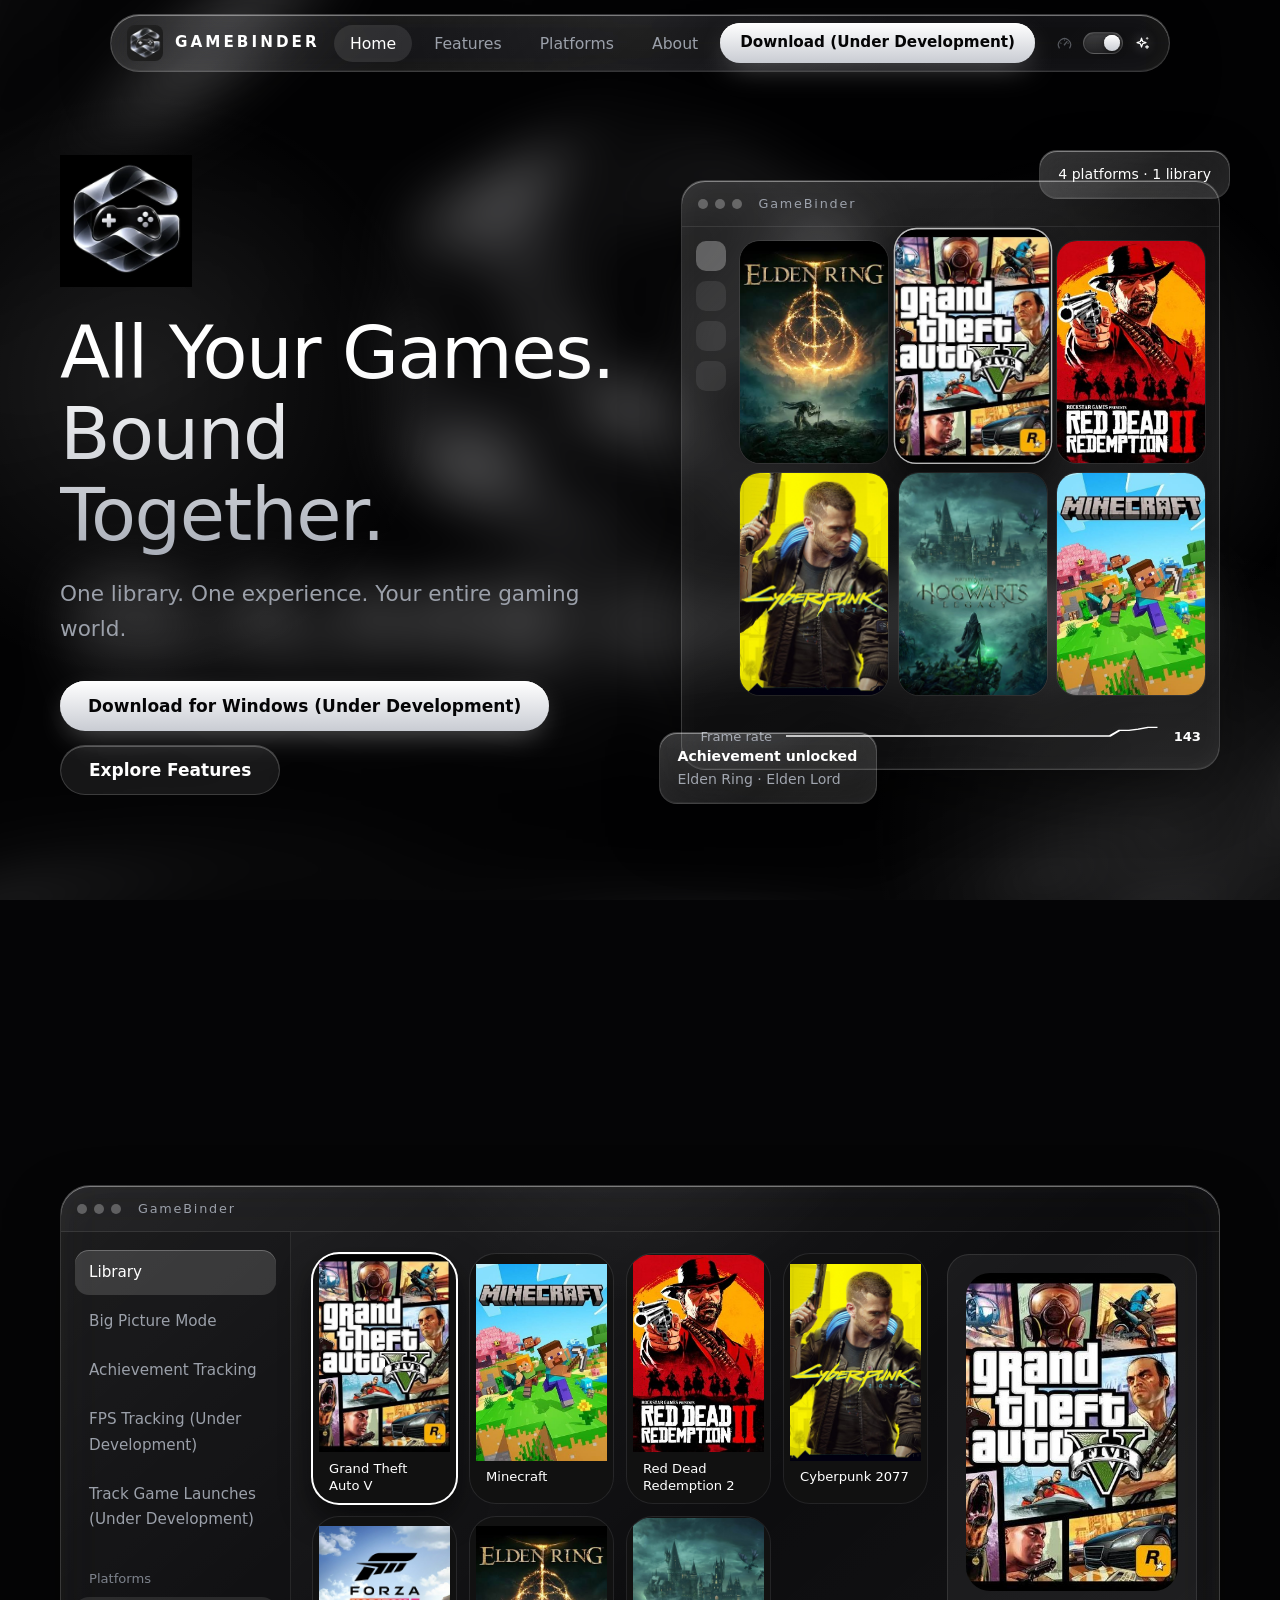
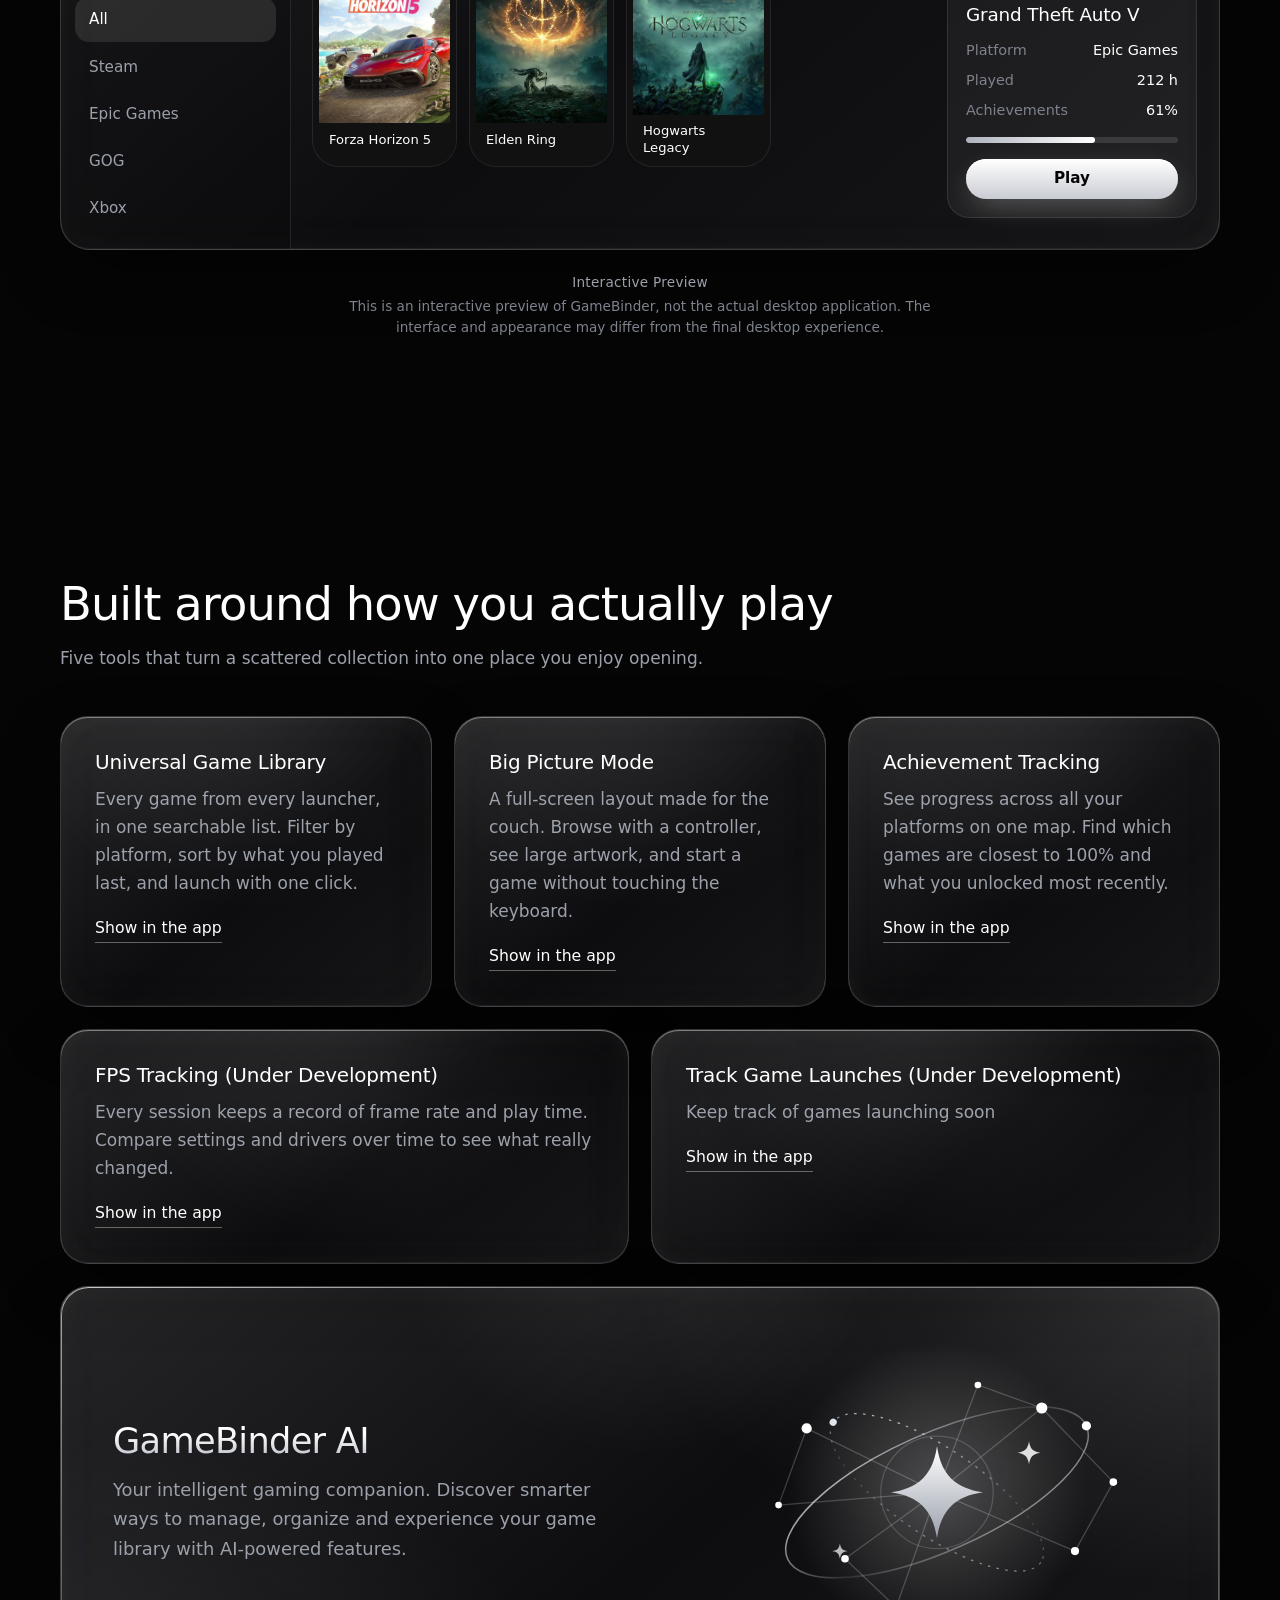
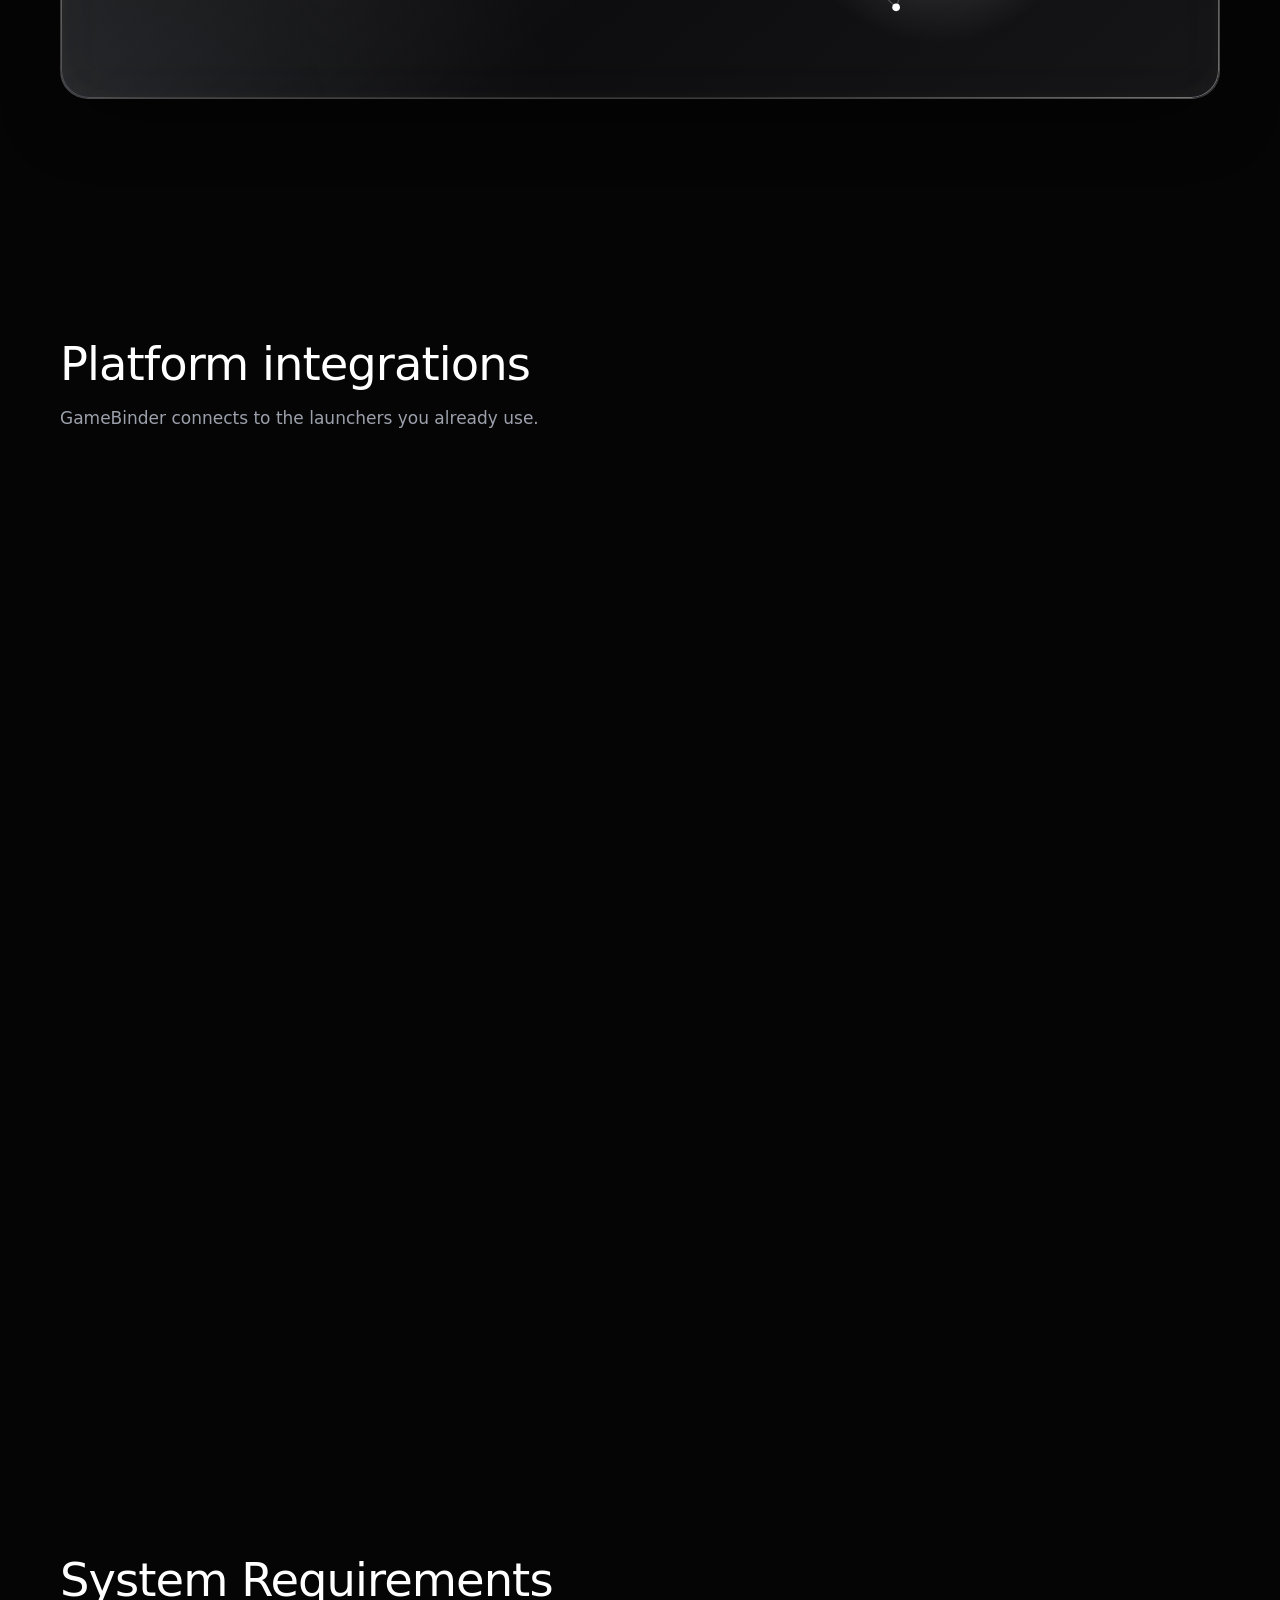
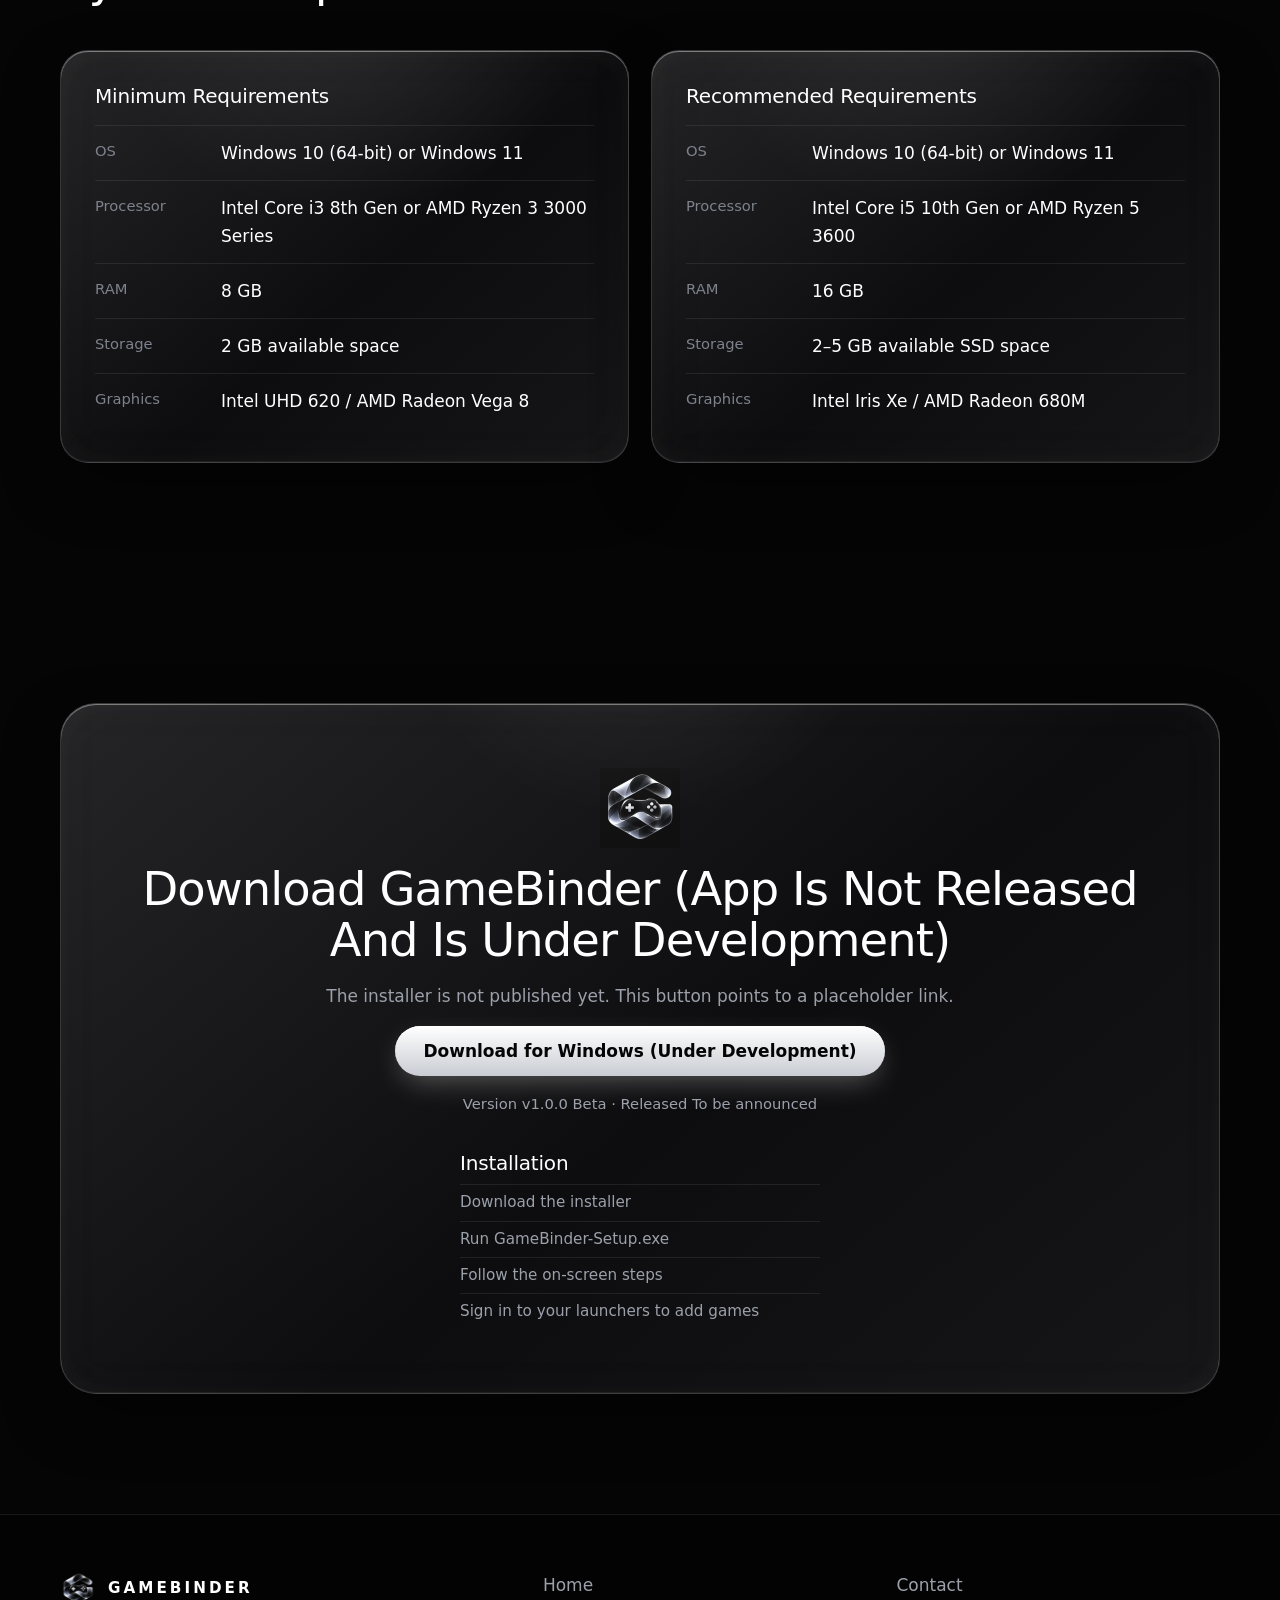
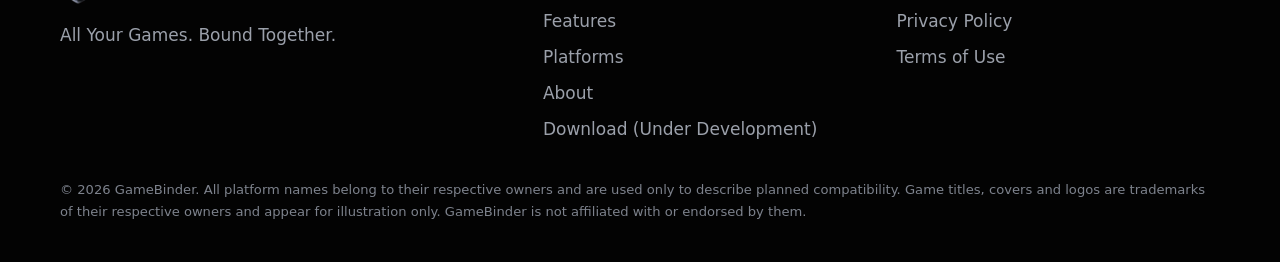
==== commit 28a83ee5: "Add files via upload" ====
--- a/index.html
+++ b/index.html
@@ -77,8 +77,8 @@
           <button role="tab" data-view="library" aria-selected="true">Library</button>
           <button role="tab" data-view="bigpicture" aria-selected="false">Big Picture Mode</button>
           <button role="tab" data-view="atlas" aria-selected="false">Achievement Tracking</button>
-          <button role="tab" data-view="journal" aria-selected="false">FPS Tracking</button>
-          <button role="tab" data-view="launches" aria-selected="false">Game Launches</button>
+          <button role="tab" data-view="journal" aria-selected="false">FPS Tracking (Under Development)</button>
+          <button role="tab" data-view="launches" aria-selected="false">Track Game Launches (Under Development)</button>
         </div>
         <p class="side-h">Platforms</p>
         <div class="filters" id="filters"></div>
@@ -112,8 +112,8 @@
     <article class="glass feat reveal"><h3>Universal Game Library</h3><p>Every game from every launcher, in one searchable list. Filter by platform, sort by what you played last, and launch with one click.</p><button class="link" data-goto="library">Show in the app</button></article>
     <article class="glass feat reveal"><h3>Big Picture Mode</h3><p>A full-screen layout made for the couch. Browse with a controller, see large artwork, and start a game without touching the keyboard.</p><button class="link" data-goto="bigpicture">Show in the app</button></article>
     <article class="glass feat reveal"><h3>Achievement Tracking</h3><p>See progress across all your platforms on one map. Find which games are closest to 100% and what you unlocked most recently.</p><button class="link" data-goto="atlas">Show in the app</button></article>
-    <article class="glass feat reveal"><h3>FPS Tracking</h3><p>Every session keeps a record of frame rate and play time. Compare settings and drivers over time to see what really changed.</p><button class="link" data-goto="journal">Show in the app</button></article>
-    <article class="glass feat reveal"><h3>Game Launches</h3><p>Keep track of games launching soon</p><button class="link" data-goto="launches">Show in the app</button></article>
+    <article class="glass feat reveal"><h3>FPS Tracking (Under Development)</h3><p>Every session keeps a record of frame rate and play time. Compare settings and drivers over time to see what really changed.</p><button class="link" data-goto="journal">Show in the app</button></article>
+    <article class="glass feat reveal"><h3>Track Game Launches (Under Development)</h3><p>Keep track of games launching soon</p><button class="link" data-goto="launches">Show in the app</button></article>
     <article class="glass feat feat-ai reveal"><div class="ai-copy"><h3>GameBinder AI</h3><p>Your intelligent gaming companion. Discover smarter ways to manage, organize and experience your game library with AI-powered features.</p></div><div class="ai-visual" aria-hidden="true"><svg class="ai-svg" viewBox="0 0 360 240" fill="none" aria-hidden="true" focusable="false">
         <defs>
           <radialGradient id="aiGlow" cx="50%" cy="50%" r="50%"><stop offset="0" stop-color="#fff" stop-opacity=".24"/><stop offset="1" stop-color="#fff" stop-opacity="0"/></radialGradient>
